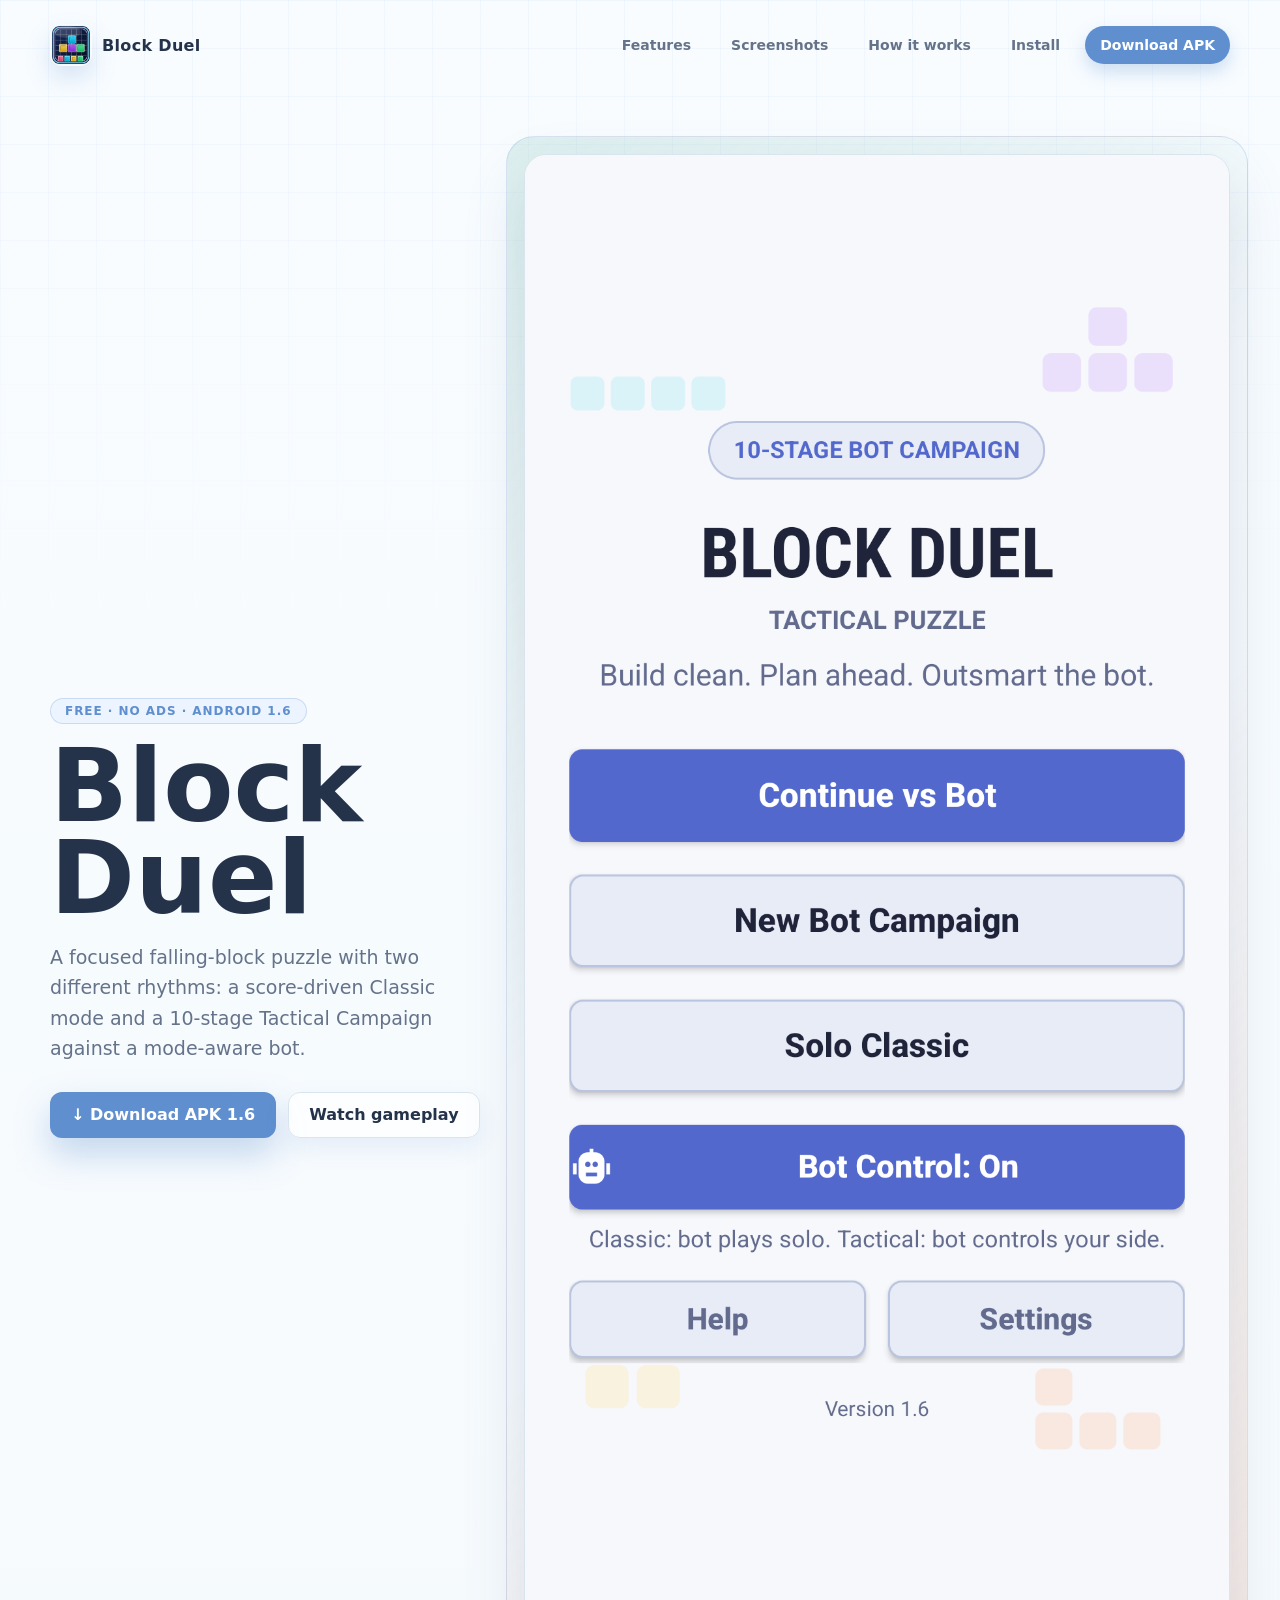
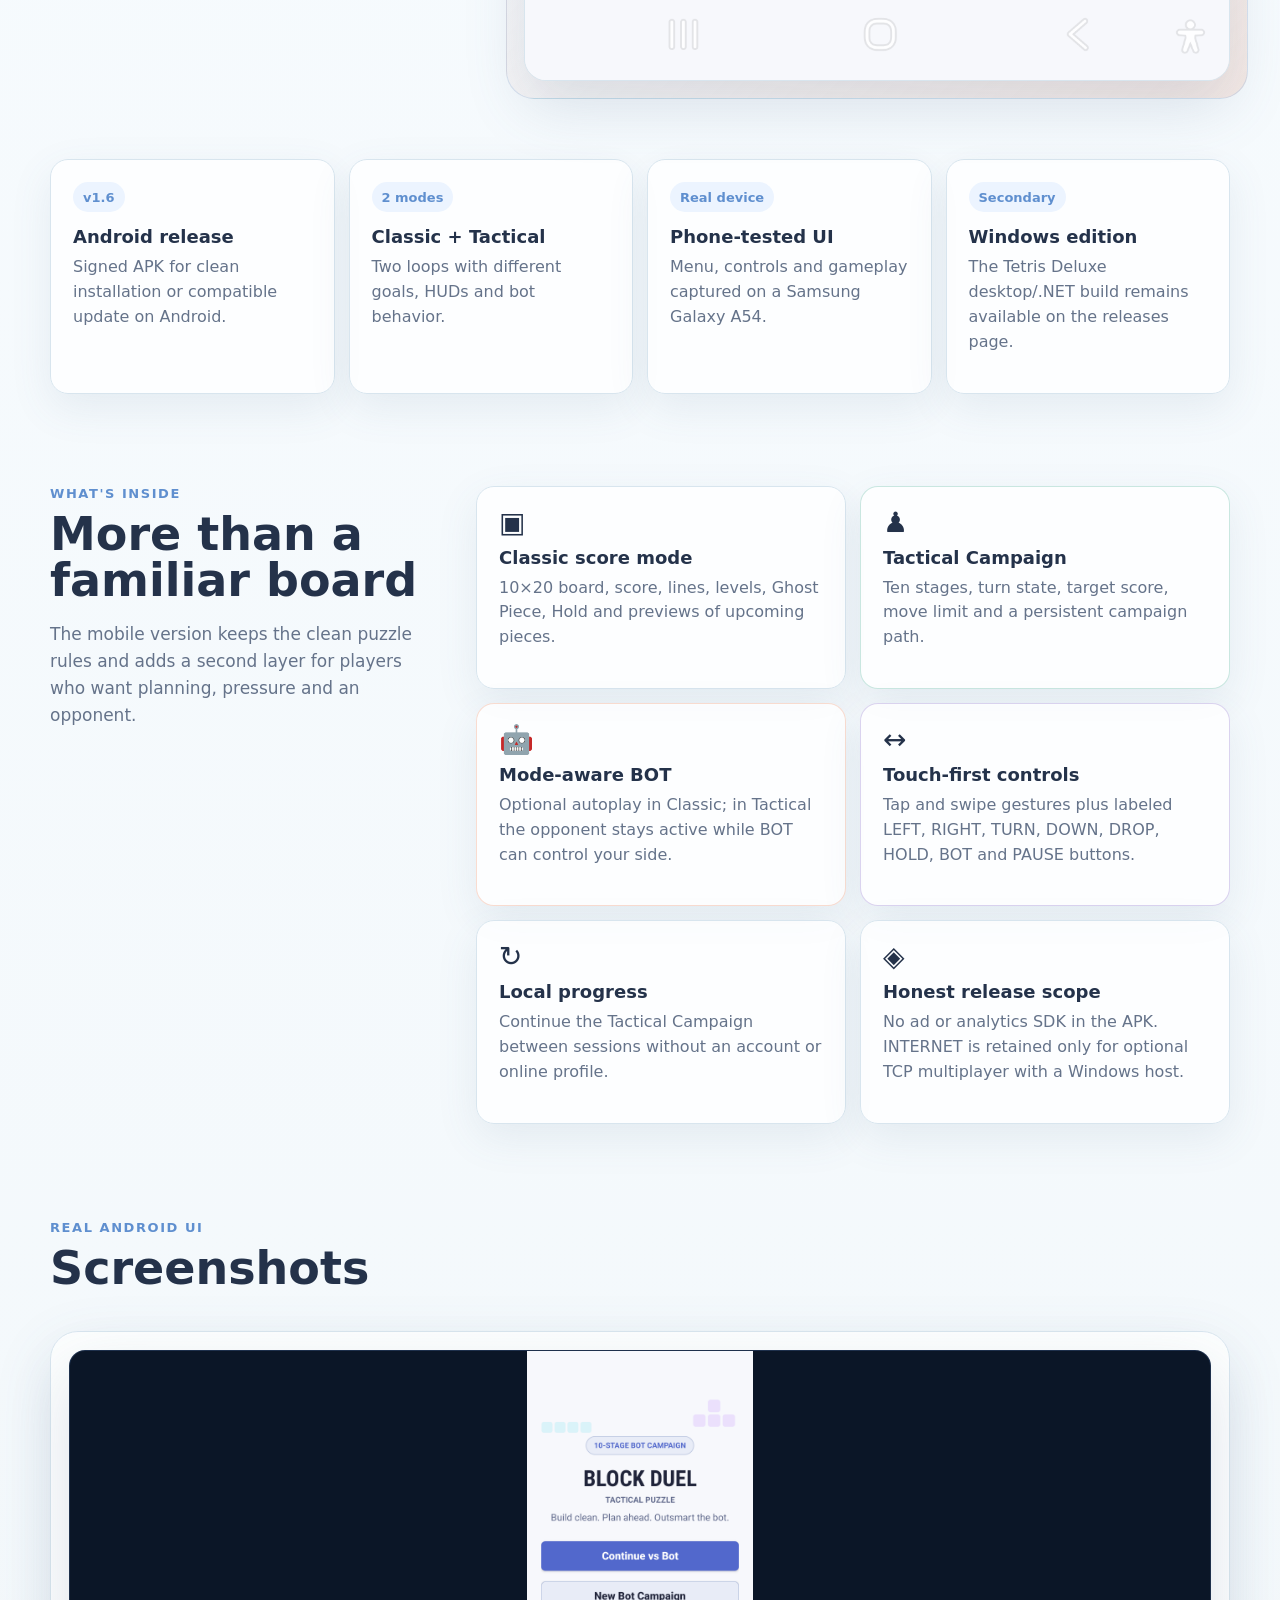
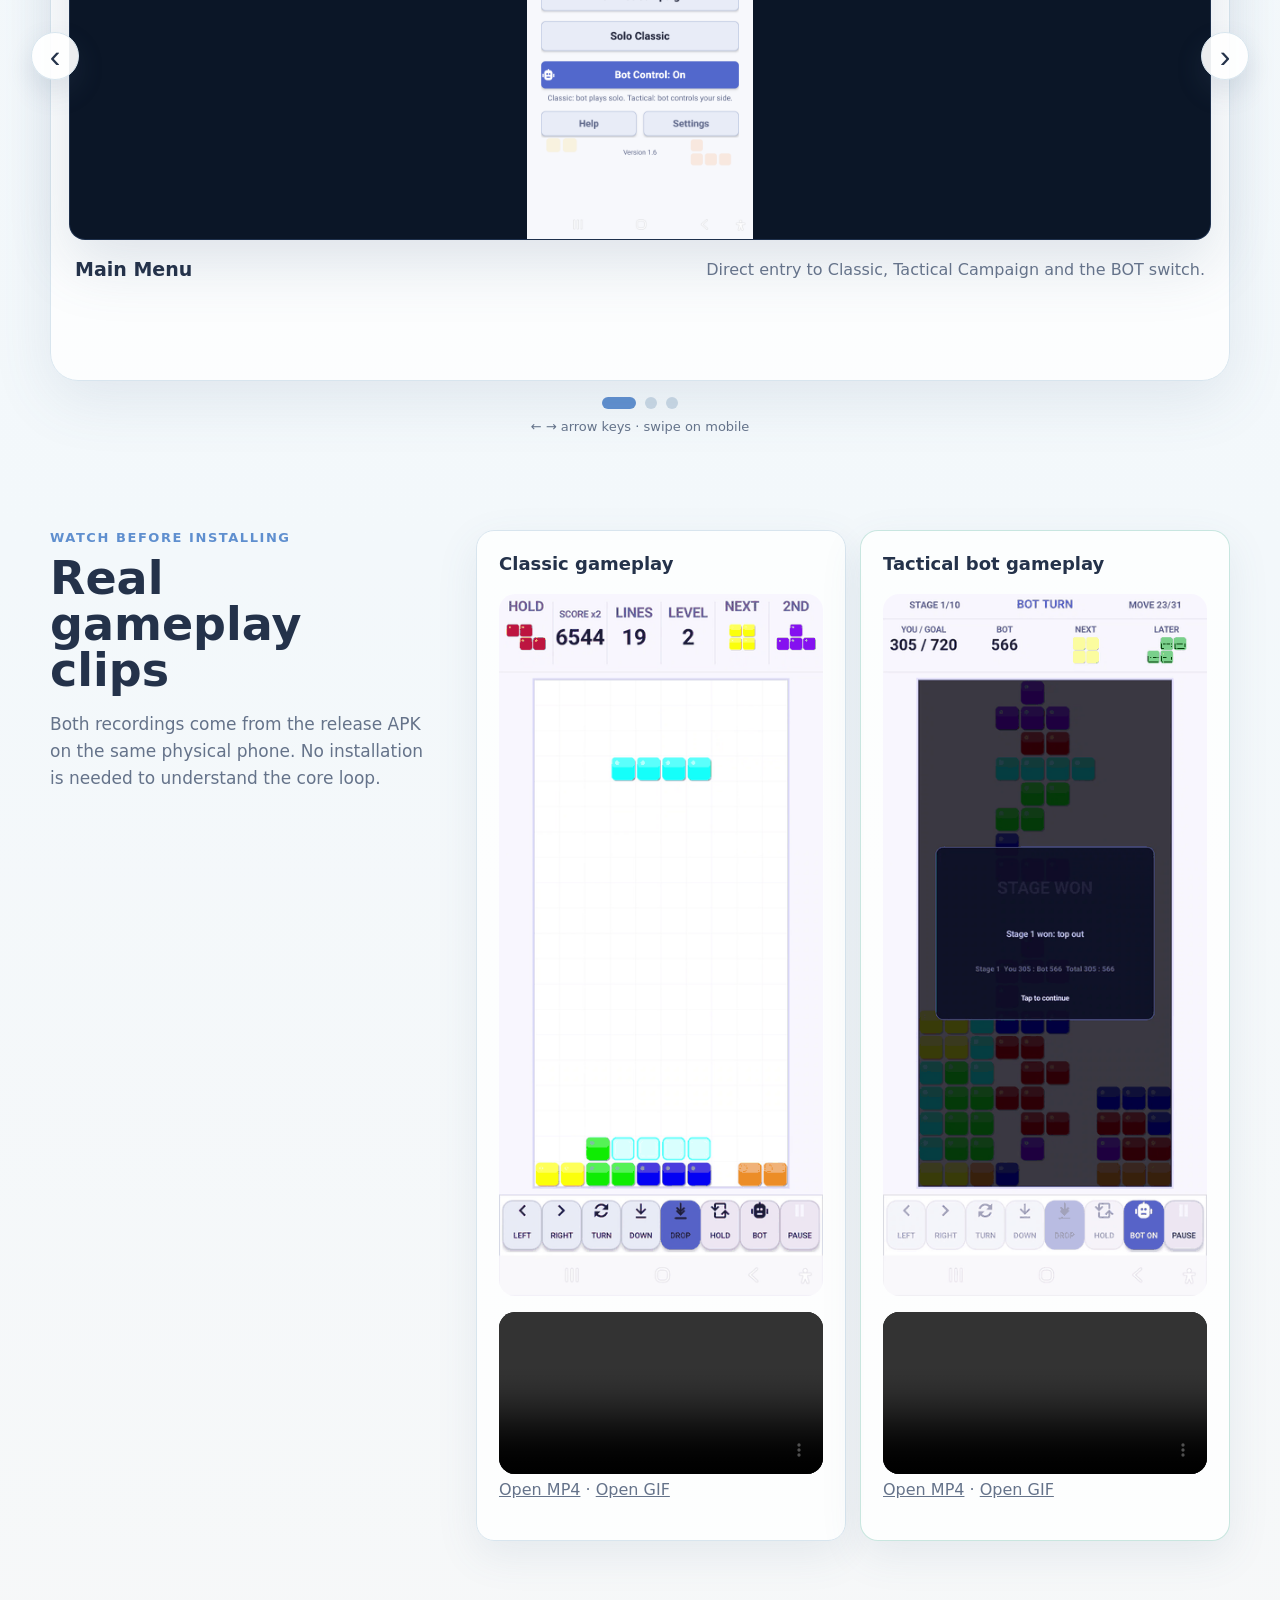
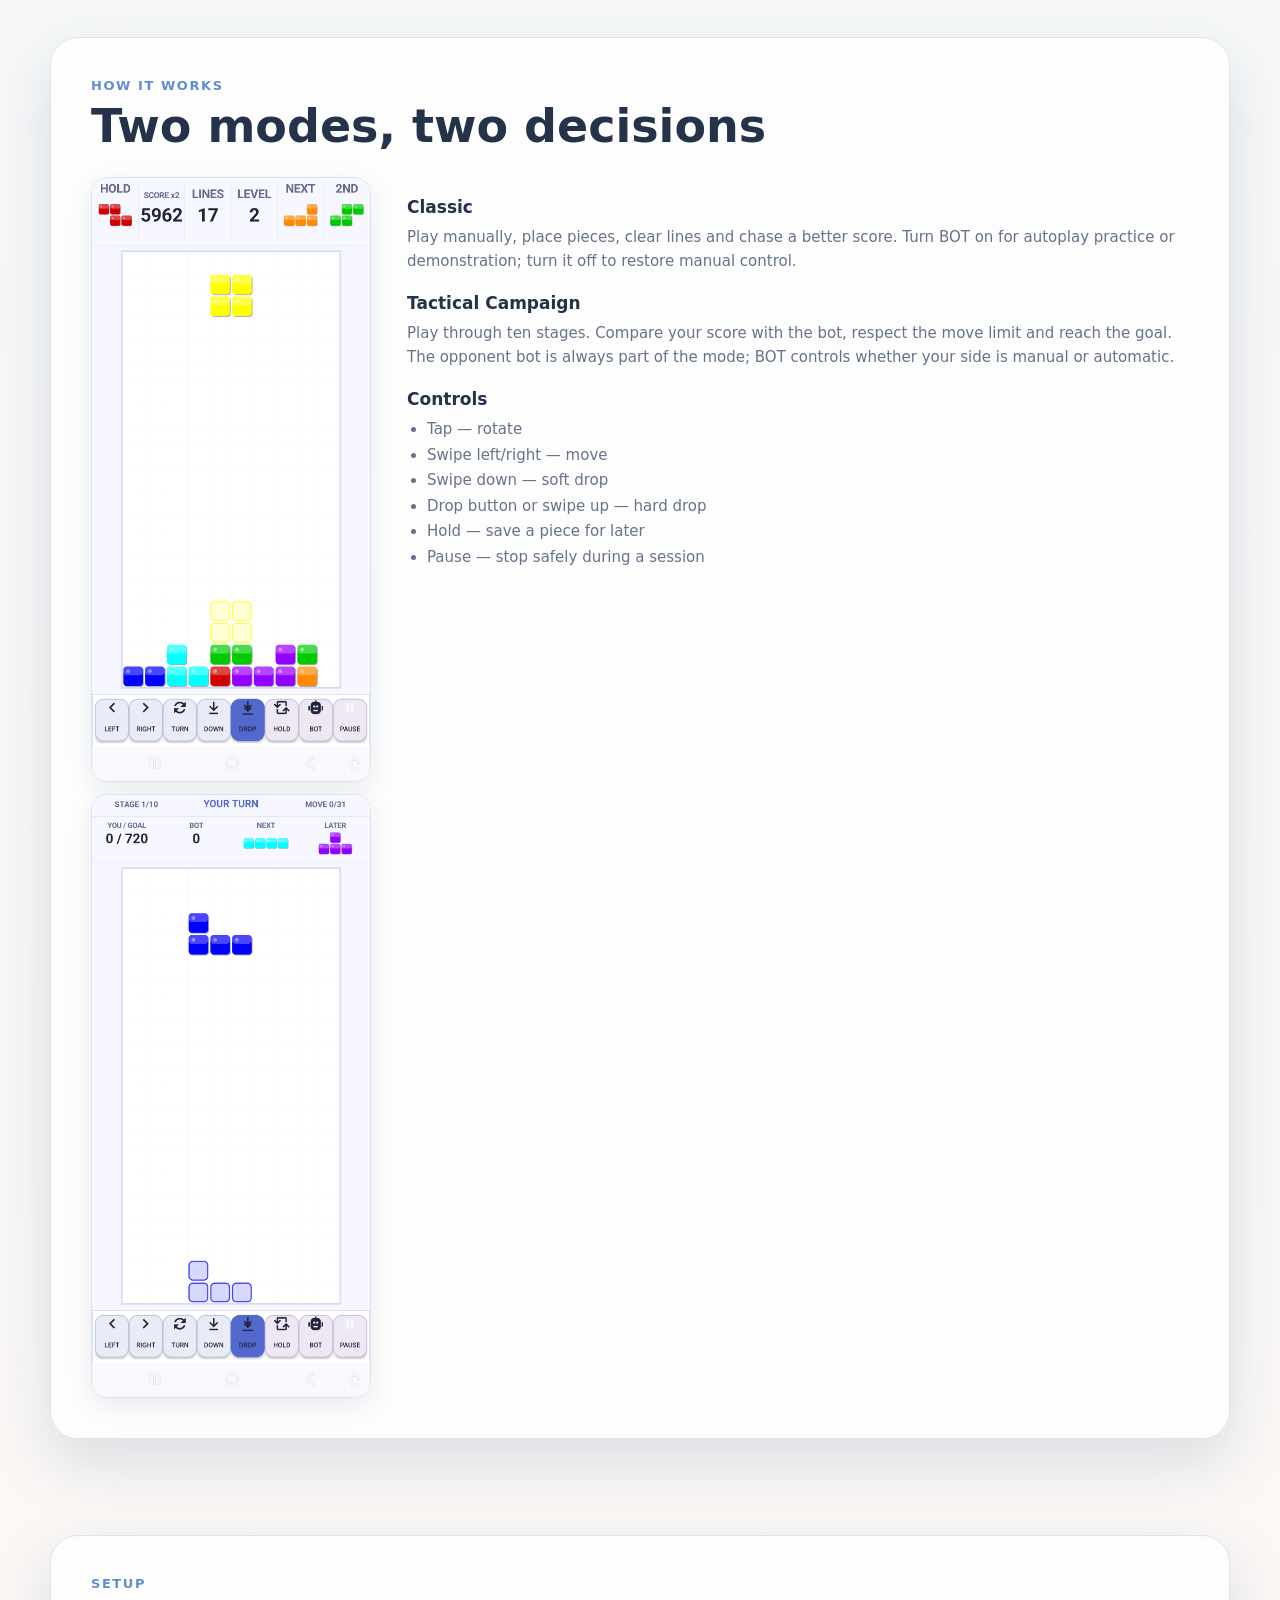
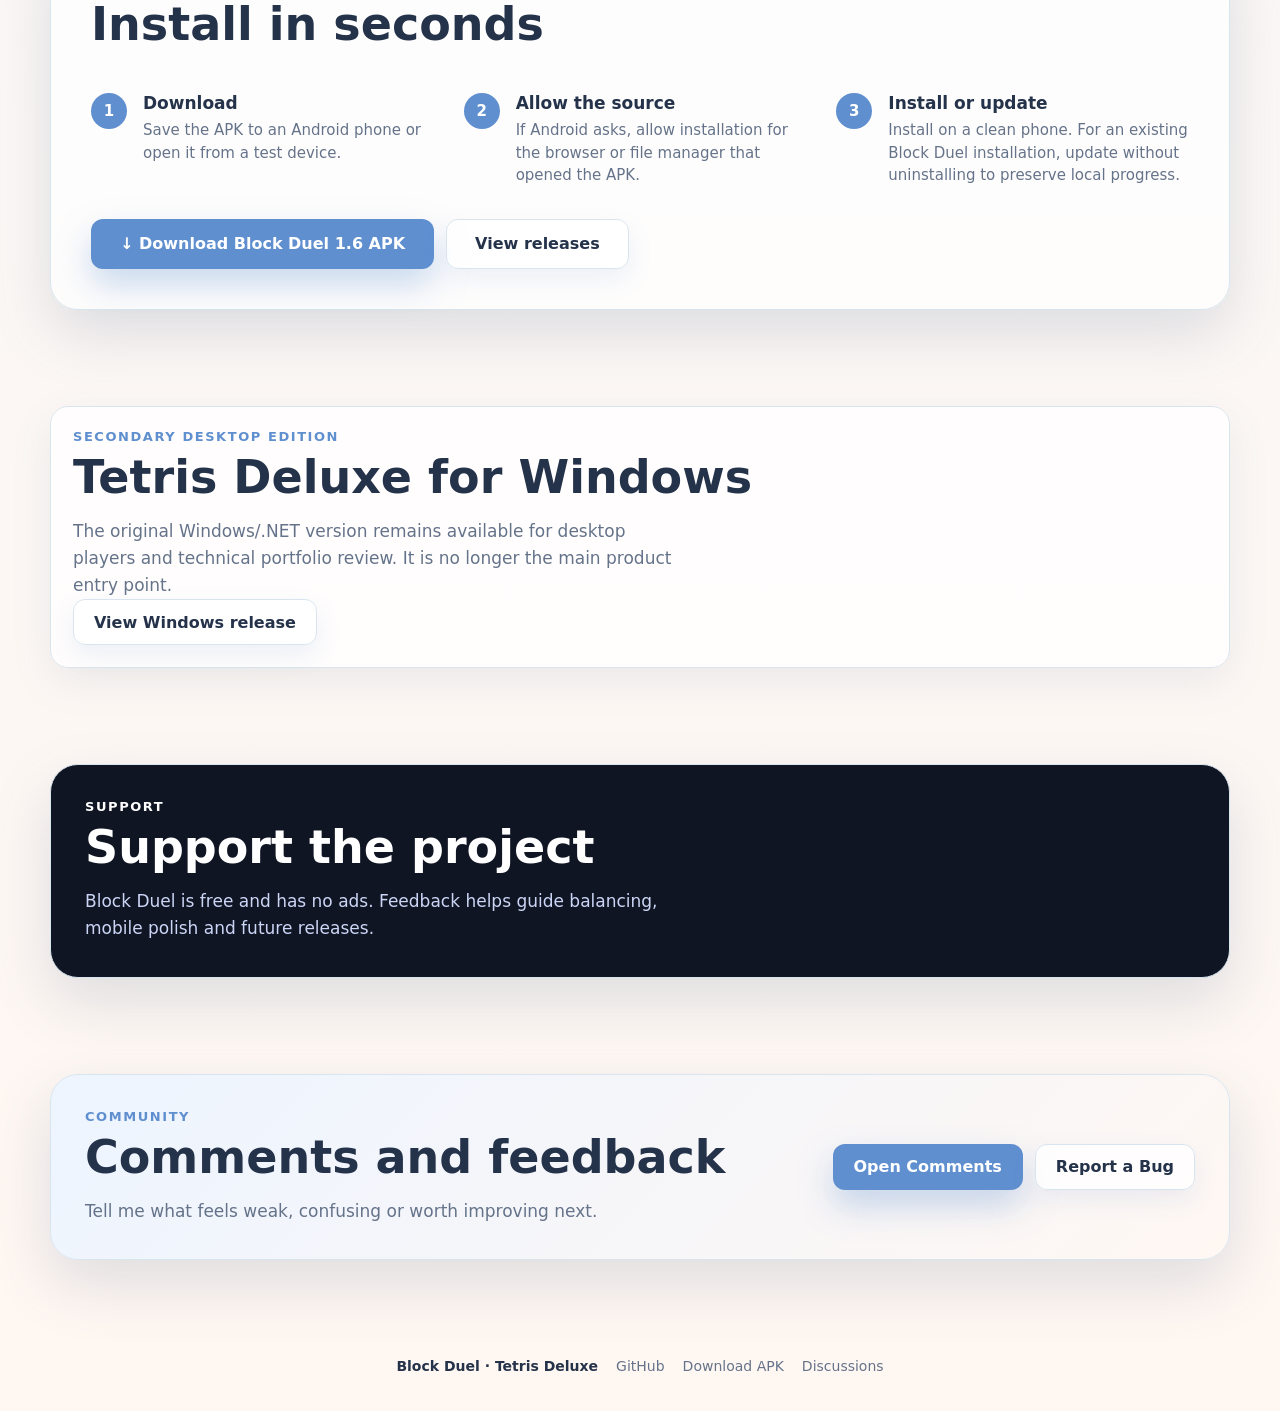
==== docs/index.html @ 797a2900 "Add gameplay video and GIF previews" ====
<!doctype html>
<html lang="en">
<head>
  <meta charset="utf-8">
  <meta name="viewport" content="width=device-width, initial-scale=1">
  <title>Block Duel — Android Puzzle Game with Tactical Bot Campaign</title>
  <meta name="description" content="Download Block Duel 1.6 for Android: Classic falling blocks, touch controls, a Tactical Campaign and a mode-aware bot.">
  <meta name="keywords" content="Block Duel, Android puzzle game, Tetris game, tactical bot campaign, touch controls, falling blocks">
  <meta name="author" content="Denis-RZ">
  <meta name="robots" content="index, follow">
  <link rel="canonical" href="https://denis-rz.github.io/TetrisDeluxe/">
  <meta property="og:type" content="website">
  <meta property="og:title" content="Block Duel — Android Puzzle Game">
  <meta property="og:description" content="Classic falling blocks and a 10-stage Tactical Campaign against a mode-aware bot.">
  <meta property="og:url" content="https://denis-rz.github.io/TetrisDeluxe/">
  <meta property="og:image" content="https://denis-rz.github.io/TetrisDeluxe/assets/android-main-menu.png">
  <meta property="og:site_name" content="Block Duel">
  <meta name="twitter:card" content="summary_large_image">
  <meta name="twitter:title" content="Block Duel — Android Puzzle Game">
  <meta name="twitter:description" content="Download Block Duel 1.6 for Android with touch controls, Tactical Campaign and a mode-aware bot.">
  <meta name="twitter:image" content="https://denis-rz.github.io/TetrisDeluxe/assets/android-main-menu.png">
  <meta name="theme-color" content="#f7fbff">
  <link rel="stylesheet" href="styles.css">
  <script async src="https://www.googletagmanager.com/gtag/js?id=G-CJQLMPDZRV"></script>
  <script>
    window.dataLayer = window.dataLayer || [];
    function gtag(){dataLayer.push(arguments);}
    gtag('js', new Date());
    gtag('config', 'G-CJQLMPDZRV');
  </script>
  <script type="application/ld+json">
    {
      "@context": "https://schema.org",
      "@type": "SoftwareApplication",
      "name": "Block Duel",
      "applicationCategory": "GameApplication",
      "applicationSubCategory": "Puzzle Game",
      "operatingSystem": "Android",
      "description": "Android falling-block puzzle game with Classic play, Tactical Campaign, touch controls and a mode-aware bot.",
      "image": "https://denis-rz.github.io/TetrisDeluxe/assets/android-main-menu.png",
      "screenshot": [
        "https://denis-rz.github.io/TetrisDeluxe/assets/android-main-menu.png",
        "https://denis-rz.github.io/TetrisDeluxe/assets/android-classic.png",
        "https://denis-rz.github.io/TetrisDeluxe/assets/android-tactical.png"
      ],
      "downloadUrl": "https://denis-rz.github.io/TetrisDeluxe/assets/Block-Duel-1.6.apk",
      "discussionUrl": "https://github.com/Denis-RZ/TetrisDeluxe/discussions",
      "softwareVersion": "1.6",
      "offers": {"@type": "Offer", "price": "0", "priceCurrency": "USD"},
      "author": {"@type": "Person", "name": "Denis-RZ", "url": "https://github.com/Denis-RZ"},
      "url": "https://denis-rz.github.io/TetrisDeluxe/"
    }
  </script>
</head>
<body>
  <header class="site-header">
    <a class="brand" href="#top" aria-label="Block Duel home">
      <img src="assets/icon.png" alt="" class="brand-icon">
      <span>Block Duel</span>
    </a>
    <nav aria-label="Main navigation">
      <a href="#features">Features</a>
      <a href="#gallery">Screenshots</a>
      <a href="#android">How it works</a>
      <a href="#install">Install</a>
      <a href="assets/Block-Duel-1.6.apk" class="nav-download">Download APK</a>
    </nav>
  </header>

  <main id="top">
    <section class="hero">
      <div class="hero-copy">
        <span class="badge">Free · No ads · Android 1.6</span>
        <h1>Block Duel</h1>
        <p class="lead">A focused falling-block puzzle with two different rhythms: a score-driven Classic mode and a 10-stage Tactical Campaign against a mode-aware bot.</p>
        <div class="actions">
          <a class="button primary" href="assets/Block-Duel-1.6.apk">↓ Download APK 1.6</a>
          <a class="button" href="#mobile-demo">Watch gameplay</a>
        </div>
      </div>
      <div class="hero-media">
        <img src="assets/android-main-menu.png" alt="Block Duel Android main menu with Classic, Tactical and BOT controls">
      </div>
    </section>

    <section class="release-panel" aria-label="Release highlights">
      <article>
        <span class="metric">v1.6</span>
        <strong>Android release</strong>
        <p>Signed APK for clean installation or compatible update on Android.</p>
      </article>
      <article>
        <span class="metric">2 modes</span>
        <strong>Classic + Tactical</strong>
        <p>Two loops with different goals, HUDs and bot behavior.</p>
      </article>
      <article>
        <span class="metric">Real device</span>
        <strong>Phone-tested UI</strong>
        <p>Menu, controls and gameplay captured on a Samsung Galaxy A54.</p>
      </article>
      <article>
        <span class="metric">Secondary</span>
        <strong>Windows edition</strong>
        <p>The Tetris Deluxe desktop/.NET build remains available on the releases page.</p>
      </article>
    </section>

    <section id="features" class="section intro">
      <div>
        <p class="eyebrow">What's inside</p>
        <h2>More than a familiar board</h2>
        <p class="lead small">The mobile version keeps the clean puzzle rules and adds a second layer for players who want planning, pressure and an opponent.</p>
      </div>
      <div class="feature-grid">
        <article><span class="feature-icon">▣</span><strong>Classic score mode</strong><p>10×20 board, score, lines, levels, Ghost Piece, Hold and previews of upcoming pieces.</p></article>
        <article><span class="feature-icon">♟</span><strong>Tactical Campaign</strong><p>Ten stages, turn state, target score, move limit and a persistent campaign path.</p></article>
        <article><span class="feature-icon">🤖</span><strong>Mode-aware BOT</strong><p>Optional autoplay in Classic; in Tactical the opponent stays active while BOT can control your side.</p></article>
        <article><span class="feature-icon">↔</span><strong>Touch-first controls</strong><p>Tap and swipe gestures plus labeled LEFT, RIGHT, TURN, DOWN, DROP, HOLD, BOT and PAUSE buttons.</p></article>
        <article><span class="feature-icon">↻</span><strong>Local progress</strong><p>Continue the Tactical Campaign between sessions without an account or online profile.</p></article>
        <article><span class="feature-icon">◈</span><strong>Honest release scope</strong><p>No ad or analytics SDK in the APK. INTERNET is retained only for optional TCP multiplayer with a Windows host.</p></article>
      </div>
    </section>

    <section id="gallery" class="section gallery-section">
      <div class="section-heading"><div><p class="eyebrow">Real Android UI</p><h2>Screenshots</h2></div></div>
      <div class="slider" data-slider>
        <button class="slider-arrow previous" type="button" data-previous aria-label="Previous screenshot">‹</button>
        <figure class="slide is-active" data-slide><img src="assets/android-main-menu.png" alt="Block Duel Android main menu"><figcaption><strong>Main Menu</strong><span>Direct entry to Classic, Tactical Campaign and the BOT switch.</span></figcaption></figure>
        <figure class="slide" data-slide><img src="assets/android-classic.png" alt="Block Duel Android Classic mode"><figcaption><strong>Classic</strong><span>HUD, Ghost Piece, Hold, Next/2ND and touch controls.</span></figcaption></figure>
        <figure class="slide" data-slide><img src="assets/android-tactical.png" alt="Block Duel Android Tactical Campaign"><figcaption><strong>Tactical Campaign</strong><span>Stage, turn, scores, goal, move limit and next pieces.</span></figcaption></figure>
        <button class="slider-arrow next" type="button" data-next aria-label="Next screenshot">›</button>
      </div>
      <div class="slider-dots" data-dots aria-label="Gallery navigation"></div>
      <p class="gallery-hint">← → arrow keys · swipe on mobile</p>
    </section>

    <section id="mobile-demo" class="section intro">
      <div><p class="eyebrow">Watch before installing</p><h2>Real gameplay clips</h2><p class="lead small">Both recordings come from the release APK on the same physical phone. No installation is needed to understand the core loop.</p></div>
      <div class="feature-grid">
        <article><strong>Classic gameplay</strong><img src="assets/android-classic-gameplay.gif" alt="Classic gameplay GIF preview" style="width:100%;border-radius:16px;margin:12px 0"><video controls preload="metadata" style="width:100%;border-radius:16px;background:#111" src="assets/android-classic-gameplay.mp4"></video><p><a href="assets/android-classic-gameplay.mp4">Open MP4</a> · <a href="assets/android-classic-gameplay.gif">Open GIF</a></p></article>
        <article><strong>Tactical bot gameplay</strong><img src="assets/android-tactical-bot.gif" alt="Tactical bot gameplay GIF preview" style="width:100%;border-radius:16px;margin:12px 0"><video controls preload="metadata" style="width:100%;border-radius:16px;background:#111" src="assets/android-tactical-bot.mp4"></video><p><a href="assets/android-tactical-bot.mp4">Open MP4</a> · <a href="assets/android-tactical-bot.gif">Open GIF</a></p></article>
      </div>
    </section>

    <section id="android" class="section android-section">
      <p class="eyebrow">How it works</p>
      <h2>Two modes, two decisions</h2>
      <div class="android-layout">
        <div class="android-screenshots"><img src="assets/android-classic.png" alt="Block Duel Classic mode"><img src="assets/android-tactical.png" alt="Block Duel Tactical Campaign"></div>
        <div class="android-info">
          <h3>Classic</h3><p class="android-desc">Play manually, place pieces, clear lines and chase a better score. Turn BOT on for autoplay practice or demonstration; turn it off to restore manual control.</p>
          <h3>Tactical Campaign</h3><p class="android-desc">Play through ten stages. Compare your score with the bot, respect the move limit and reach the goal. The opponent bot is always part of the mode; BOT controls whether your side is manual or automatic.</p>
          <h3>Controls</h3><ul><li>Tap — rotate</li><li>Swipe left/right — move</li><li>Swipe down — soft drop</li><li>Drop button or swipe up — hard drop</li><li>Hold — save a piece for later</li><li>Pause — stop safely during a session</li></ul>
        </div>
      </div>
    </section>

    <section id="install" class="section install-section">
      <div class="section-heading"><div><p class="eyebrow">Setup</p><h2>Install in seconds</h2></div></div>
      <div class="install-steps">
        <div class="install-step"><span class="step-num">1</span><div><strong>Download</strong><p>Save the APK to an Android phone or open it from a test device.</p></div></div>
        <div class="install-step"><span class="step-num">2</span><div><strong>Allow the source</strong><p>If Android asks, allow installation for the browser or file manager that opened the APK.</p></div></div>
        <div class="install-step"><span class="step-num">3</span><div><strong>Install or update</strong><p>Install on a clean phone. For an existing Block Duel installation, update without uninstalling to preserve local progress.</p></div></div>
      </div>
      <div class="install-actions"><a class="button primary install-cta" href="assets/Block-Duel-1.6.apk">↓ Download Block Duel 1.6 APK</a><a class="button install-cta" href="https://github.com/Denis-RZ/TetrisDeluxe/releases/latest">View releases</a></div>
    </section>

    <section class="section" aria-label="Desktop edition">
      <div style="padding:22px;border:1px solid #d8e5ee;border-radius:18px;background:rgba(255,255,255,.76);box-shadow:0 14px 42px rgba(81,104,136,.1)"><p class="eyebrow">Secondary desktop edition</p><h2>Tetris Deluxe for Windows</h2><p class="lead small">The original Windows/.NET version remains available for desktop players and technical portfolio review. It is no longer the main product entry point.</p><a class="button" href="https://github.com/Denis-RZ/TetrisDeluxe/releases/latest">View Windows release</a></div>
    </section>

    <section id="support" class="section support-section"><div class="support-copy"><p class="eyebrow">Support</p><h2>Support the project</h2><p class="lead small">Block Duel is free and has no ads. Feedback helps guide balancing, mobile polish and future releases.</p></div></section>

    <section id="feedback" class="section feedback-section"><div><p class="eyebrow">Community</p><h2>Comments and feedback</h2><p class="lead small">Tell me what feels weak, confusing or worth improving next.</p></div><div class="feedback-actions"><a class="button primary" href="https://github.com/Denis-RZ/TetrisDeluxe/discussions">Open Comments</a><a class="button" href="https://github.com/Denis-RZ/TetrisDeluxe/issues/new?template=feedback.yml">Report a Bug</a></div></section>
  </main>

  <footer><span>Block Duel · Tetris Deluxe</span><a href="https://github.com/Denis-RZ/TetrisDeluxe">GitHub</a><a href="assets/Block-Duel-1.6.apk">Download APK</a><a href="https://github.com/Denis-RZ/TetrisDeluxe/discussions">Discussions</a></footer>

  <script>
    const slider = document.querySelector("[data-slider]");
    const slides = [...document.querySelectorAll("[data-slide]")];
    const dotsHost = document.querySelector("[data-dots]");
    let currentSlide = 0;
    const setSlide = (index) => {
      currentSlide = (index + slides.length) % slides.length;
      slides.forEach((slide, i) => slide.classList.toggle("is-active", i === currentSlide));
      [...dotsHost.children].forEach((dot, i) => { dot.classList.toggle("is-active", i === currentSlide); dot.setAttribute("aria-current", i === currentSlide ? "true" : "false"); });
    };
    slides.forEach((_, index) => { const dot = document.createElement("button"); dot.type = "button"; dot.setAttribute("aria-label", `Show screenshot ${index + 1}`); dot.addEventListener("click", () => setSlide(index)); dotsHost.appendChild(dot); });
    slider.querySelector("[data-previous]").addEventListener("click", () => setSlide(currentSlide - 1));
    slider.querySelector("[data-next]").addEventListener("click", () => setSlide(currentSlide + 1));
    document.addEventListener("keydown", (e) => { if (e.key === "ArrowLeft") setSlide(currentSlide - 1); if (e.key === "ArrowRight") setSlide(currentSlide + 1); });
    let touchStartX = 0;
    slider.addEventListener("touchstart", (e) => { touchStartX = e.touches[0].clientX; }, { passive: true });
    slider.addEventListener("touchend", (e) => { const diff = touchStartX - e.changedTouches[0].clientX; if (Math.abs(diff) > 50) setSlide(currentSlide + (diff > 0 ? 1 : -1)); }, { passive: true });
    setSlide(0);
  </script>
</body>
</html>
---- docs/styles.css ----
:root {
  color-scheme: light;
  --bg: #f7fbff;
  --paper: #ffffff;
  --mist: #eef6fb;
  --ink: #24324a;
  --muted: #65738a;
  --line: #d8e5ee;
  --blue: #5f8fcf;
  --mint: #68b9a7;
  --peach: #f2ad8f;
  --lavender: #a997d8;
  --shadow: 0 24px 60px rgba(81, 104, 136, .18);
}

* {
  box-sizing: border-box;
}

html {
  scroll-behavior: smooth;
}

body {
  margin: 0;
  font-family: "Segoe UI", system-ui, -apple-system, BlinkMacSystemFont, sans-serif;
  background:
    linear-gradient(180deg, #f8fcff 0%, #f3f8fb 48%, #fff7f2 100%);
  color: var(--ink);
  overflow-x: hidden;
}

body::before {
  content: "";
  position: fixed;
  inset: 0;
  z-index: -1;
  background-image:
    linear-gradient(rgba(95, 143, 207, .08) 1px, transparent 1px),
    linear-gradient(90deg, rgba(95, 143, 207, .08) 1px, transparent 1px);
  background-size: 48px 48px;
  mask-image: linear-gradient(180deg, rgba(0,0,0,.7), transparent 70%);
}

a {
  color: inherit;
}

.site-header,
main,
footer {
  width: min(1180px, calc(100% - 40px));
  margin: 0 auto;
}

.site-header {
  display: flex;
  align-items: center;
  gap: 22px;
  padding: 24px 0;
}

.brand {
  display: inline-flex;
  align-items: center;
  gap: 10px;
  margin-right: auto;
  text-decoration: none;
  font-weight: 900;
  letter-spacing: .02em;
}

.brand-icon {
  width: 42px;
  height: 42px;
  border-radius: 12px;
  box-shadow: 0 12px 24px rgba(95, 143, 207, .22);
}

nav {
  display: flex;
  align-items: center;
  gap: 10px;
  flex-wrap: wrap;
}

nav a {
  min-height: 38px;
  display: inline-flex;
  align-items: center;
  padding: 0 14px;
  border: 1px solid transparent;
  border-radius: 999px;
  color: var(--muted);
  font-size: 14px;
  font-weight: 800;
  text-decoration: none;
}

nav a:hover {
  border-color: var(--line);
  background: rgba(255, 255, 255, .7);
  color: var(--ink);
}

.hero {
  display: grid;
  grid-template-columns: minmax(300px, 430px) 1fr;
  gap: 44px;
  align-items: center;
  padding: 64px 0 78px;
}

.hero-copy {
  max-width: 460px;
  min-width: 0;
}

/* version badge */
.badge {
  display: inline-block;
  margin-bottom: 16px;
  padding: 5px 14px;
  border-radius: 999px;
  background: #ecf4ff;
  border: 1px solid rgba(95, 143, 207, .25);
  color: var(--blue);
  font-size: 12px;
  font-weight: 900;
  letter-spacing: .08em;
  text-transform: uppercase;
}

/* nav download button */
nav a.nav-download {
  background: var(--blue);
  color: #fff;
  border-color: transparent;
  box-shadow: 0 8px 18px rgba(95, 143, 207, .28);
}

nav a.nav-download:hover {
  background: #4d7ec0;
  border-color: transparent;
  color: #fff;
}

.eyebrow {
  margin: 0 0 10px;
  color: var(--blue);
  font-size: 13px;
  font-weight: 900;
  letter-spacing: .12em;
  text-transform: uppercase;
}

h1,
h2,
p {
  margin-top: 0;
}

h1 {
  margin-bottom: 18px;
  font-size: clamp(52px, 8vw, 104px);
  line-height: .9;
  letter-spacing: 0;
}

h2 {
  margin-bottom: 18px;
  font-size: clamp(30px, 4vw, 46px);
  line-height: 1;
  letter-spacing: 0;
}

.lead {
  color: var(--muted);
  font-size: 19px;
  line-height: 1.6;
  overflow-wrap: break-word;
}

.lead.small {
  max-width: 620px;
  margin-bottom: 0;
  font-size: 17px;
}

.actions,
.feedback-actions {
  display: flex;
  flex-wrap: wrap;
  gap: 12px;
  margin-top: 28px;
}

.button {
  min-height: 46px;
  display: inline-flex;
  align-items: center;
  justify-content: center;
  padding: 0 20px;
  border: 1px solid var(--line);
  border-radius: 12px;
  background: rgba(255, 255, 255, .74);
  color: var(--ink);
  font-weight: 900;
  text-decoration: none;
  box-shadow: 0 10px 24px rgba(95, 143, 207, .12);
}

.button.primary {
  border-color: transparent;
  background: var(--blue);
  color: #fff;
  box-shadow: 0 16px 34px rgba(95, 143, 207, .34);
}

.button {
  transition: transform .15s, box-shadow .15s;
}

.button:hover {
  transform: translateY(-2px);
  box-shadow: 0 14px 32px rgba(95, 143, 207, .22);
}

.button.primary:hover {
  box-shadow: 0 20px 40px rgba(95, 143, 207, .44);
}

.hero-media {
  position: relative;
  min-width: 0;
}

.hero-media::before {
  content: "";
  position: absolute;
  inset: -18px;
  border: 1px solid rgba(95, 143, 207, .2);
  border-radius: 28px;
  background:
    linear-gradient(135deg, rgba(104, 185, 167, .18), transparent 42%),
    linear-gradient(315deg, rgba(242, 173, 143, .22), transparent 46%);
}

.hero-media img {
  display: block;
  width: 100%;
  border: 1px solid var(--line);
  border-radius: 22px;
  background: var(--paper);
  box-shadow: var(--shadow);
  position: relative;
}

.slide img {
  display: block;
  width: 100%;
  height: 490px;
  object-fit: contain;
  border: 1px solid rgba(95, 143, 207, .22);
  border-radius: 16px;
  background: #0b1627;
  box-shadow: var(--shadow);
}

@media (max-width: 900px) {
  .slide img {
    height: auto;
    max-height: 340px;
  }
}

.release-panel {
  display: grid;
  grid-template-columns: repeat(4, 1fr);
  gap: 14px;
  margin-bottom: 92px;
}

.release-panel article,
.feature-grid article {
  min-width: 0;
  min-height: 148px;
  padding: 22px;
  border: 1px solid var(--line);
  border-radius: 18px;
  background: rgba(255, 255, 255, .76);
  box-shadow: 0 14px 42px rgba(81, 104, 136, .1);
}

.metric {
  display: inline-flex;
  align-items: center;
  min-height: 30px;
  margin-bottom: 14px;
  padding: 0 10px;
  border-radius: 999px;
  background: #ecf4ff;
  color: var(--blue);
  font-size: 13px;
  font-weight: 900;
}

.release-panel strong,
.feature-grid strong {
  display: block;
  margin-bottom: 8px;
  font-size: 18px;
}

.release-panel p,
.feature-grid p,
figcaption span,
footer {
  color: var(--muted);
  line-height: 1.55;
}

.section {
  margin-bottom: 96px;
}

.intro {
  display: grid;
  grid-template-columns: minmax(260px, 380px) 1fr;
  gap: 46px;
  align-items: start;
}

.feature-grid {
  display: grid;
  grid-template-columns: repeat(2, 1fr);
  gap: 14px;
}

.feature-grid article:nth-child(2) .metric,
.feature-grid article:nth-child(2) {
  border-color: rgba(104, 185, 167, .35);
}

.feature-grid article:nth-child(3) {
  border-color: rgba(242, 173, 143, .42);
}

.feature-grid article:nth-child(4) {
  border-color: rgba(169, 151, 216, .42);
}

.feature-grid article:last-child:nth-child(odd) {
  grid-column: 1 / -1;
}

.section-heading {
  display: flex;
  justify-content: space-between;
  gap: 20px;
  align-items: end;
  margin-bottom: 22px;
}

.slider {
  position: relative;
  min-height: 650px;
  padding: 18px;
  border: 1px solid var(--line);
  border-radius: 28px;
  background: rgba(255, 255, 255, .74);
  box-shadow: 0 18px 60px rgba(81, 104, 136, .12);
}

.slide {
  display: none;
  margin: 0;
}

.slide.is-active {
  display: block;
}

figcaption {
  display: flex;
  justify-content: space-between;
  gap: 20px;
  padding: 18px 6px 4px;
}

figcaption strong {
  flex: 0 0 auto;
  font-size: 19px;
}

.slider-arrow {
  position: absolute;
  top: 50%;
  z-index: 2;
  width: 48px;
  height: 48px;
  border: 1px solid var(--line);
  border-radius: 999px;
  background: rgba(255, 255, 255, .92);
  color: var(--ink);
  font-size: 32px;
  line-height: 1;
  box-shadow: 0 12px 28px rgba(81, 104, 136, .16);
  cursor: pointer;
  transform: translateY(-50%);
}

.slider-arrow:hover {
  background: #fff;
}

.slider-arrow.previous {
  left: -20px;
}

.slider-arrow.next {
  right: -20px;
}

.slider-dots {
  display: flex;
  justify-content: center;
  gap: 9px;
  margin-top: 16px;
}

.slider-dots button {
  width: 12px;
  height: 12px;
  border: 0;
  border-radius: 999px;
  background: #c9d8e5;
  cursor: pointer;
}

.slider-dots button.is-active {
  width: 34px;
  background: var(--blue);
}

.gallery-hint {
  text-align: center;
  margin: 10px 0 0;
  font-size: 13px;
  color: var(--muted);
}

/* feature icons */
.feature-icon {
  display: block;
  font-size: 28px;
  margin-bottom: 10px;
  line-height: 1;
}

/* install section */
.install-section {
  padding: 40px;
  border: 1px solid var(--line);
  border-radius: 28px;
  background: rgba(255, 255, 255, .74);
  box-shadow: var(--shadow);
}

.install-steps {
  display: grid;
  grid-template-columns: repeat(3, 1fr);
  gap: 20px;
  margin: 28px 0 32px;
}

.install-step {
  display: flex;
  gap: 16px;
  align-items: flex-start;
}

.step-num {
  flex: 0 0 auto;
  width: 36px;
  height: 36px;
  display: flex;
  align-items: center;
  justify-content: center;
  border-radius: 999px;
  background: var(--blue);
  color: #fff;
  font-size: 15px;
  font-weight: 900;
}

.install-step strong {
  display: block;
  font-size: 17px;
  margin-bottom: 6px;
}

.install-step p {
  margin: 0;
  color: var(--muted);
  font-size: 15px;
  line-height: 1.5;
}

.install-step code {
  background: #ecf4ff;
  color: var(--blue);
  padding: 1px 6px;
  border-radius: 6px;
  font-size: 14px;
  font-weight: 700;
}

.install-cta {
  font-size: 16px;
  padding: 0 28px;
  min-height: 50px;
}

.install-actions {
  display: flex;
  flex-wrap: wrap;
  gap: 12px;
}

.android-section {
  padding: 40px;
  border: 1px solid var(--line);
  border-radius: 28px;
  background: rgba(255, 255, 255, .74);
  box-shadow: var(--shadow);
}

.android-layout {
  display: grid;
  grid-template-columns: minmax(180px, 280px) 1fr;
  gap: 36px;
  align-items: start;
  margin-top: 28px;
}

.android-screenshots {
  display: flex;
  flex-direction: column;
  gap: 12px;
}

.android-screenshots img {
  width: 100%;
  border: 1px solid var(--line);
  border-radius: 16px;
  box-shadow: 0 8px 24px rgba(81, 104, 136, .12);
}

.android-meta {
  display: flex;
  flex-wrap: wrap;
  gap: 8px 20px;
  margin-bottom: 22px;
  padding: 14px 16px;
  border-radius: 12px;
  background: var(--mist);
  font-size: 14px;
}

.android-info h3 {
  margin: 20px 0 8px;
  font-size: 17px;
}

.android-info ul,
.android-info ol {
  margin: 0 0 10px;
  padding-left: 20px;
  color: var(--muted);
  line-height: 1.7;
  font-size: 15px;
}

.android-desc {
  color: var(--muted);
  font-size: 15px;
  line-height: 1.6;
}

.android-info code {
  background: #ecf4ff;
  color: var(--blue);
  padding: 1px 6px;
  border-radius: 6px;
  font-size: 13px;
  font-weight: 700;
}

.support-section {
  display: grid;
  grid-template-columns: 1fr minmax(220px, 300px);
  gap: 28px;
  align-items: center;
  padding: 34px;
  border: 1px solid var(--line);
  border-radius: 28px;
  background: #101523;
  box-shadow: var(--shadow);
}

.support-section h2,
.support-section .eyebrow {
  color: #fff;
}

.support-section .lead {
  color: #cbd5f6;
}

.donation-address {
  overflow-wrap: anywhere;
  margin: 18px 0 0;
  padding: 12px 14px;
  border: 1px solid rgba(255, 255, 255, .14);
  border-radius: 12px;
  background: rgba(255, 255, 255, .06);
  color: #ffd98d;
  font-family: "Segoe UI Mono", "Consolas", monospace;
  font-size: 14px;
}

.donation-card {
  justify-self: end;
  display: grid;
  gap: 12px;
  justify-items: center;
  width: min(100%, 260px);
  padding: 18px;
  border-radius: 20px;
  background: #fff;
  color: var(--ink);
  font-weight: 900;
  text-align: center;
}

.donation-card img {
  width: min(100%, 210px);
  height: auto;
  image-rendering: pixelated;
}

.feedback-section {
  display: grid;
  grid-template-columns: 1fr auto;
  gap: 28px;
  align-items: center;
  padding: 34px;
  border: 1px solid var(--line);
  border-radius: 28px;
  background:
    linear-gradient(135deg, rgba(236, 244, 255, .95), rgba(255, 247, 242, .95));
  box-shadow: var(--shadow);
}

.feedback-section .feedback-actions {
  margin-top: 0;
  justify-content: flex-end;
}

footer {
  display: flex;
  gap: 18px;
  align-items: center;
  justify-content: center;
  padding: 0 0 34px;
  font-size: 14px;
}

footer span {
  color: var(--ink);
  font-weight: 900;
}

footer a {
  text-decoration: none;
}

@media (max-width: 900px) {
  .site-header,
  main,
  footer {
    width: min(1180px, calc(100% - 28px));
  }

  .site-header,
  .hero,
  .intro,
  .feedback-section {
    grid-template-columns: 1fr;
  }

  .site-header {
    align-items: flex-start;
    flex-direction: column;
  }

  .hero {
    min-height: auto;
    gap: 28px;
    padding-top: 20px;
  }

  .release-panel,
  .feature-grid,
  .install-steps {
    grid-template-columns: 1fr;
  }

  .install-section {
    padding: 24px;
  }

  .android-section {
    padding: 24px;
  }

  .android-layout {
    grid-template-columns: 1fr;
  }

  .android-screenshots {
    flex-direction: row;
  }

  .support-section,
  .feedback-section {
    grid-template-columns: 1fr;
    padding: 24px;
  }

  .donation-card {
    justify-self: stretch;
    margin: 0 auto;
  }

  .slider {
    min-height: auto;
    padding: 12px;
    border-radius: 20px;
  }

  .slider-arrow {
    top: calc(50% - 34px);
    width: 42px;
    height: 42px;
  }

  .slider-arrow.previous {
    left: 6px;
  }

  .slider-arrow.next {
    right: 6px;
  }

  figcaption {
    flex-direction: column;
    gap: 6px;
  }

  .feedback-section .feedback-actions {
    justify-content: flex-start;
  }
}

@media (max-width: 560px) {
  nav a {
    padding: 0 10px;
  }

  h1 {
    font-size: 46px;
  }

  .lead {
    font-size: 17px;
  }

  .hero-media::before {
    inset: -8px;
    border-radius: 20px;
  }

  .actions,
  .feedback-actions,
  .button {
    width: 100%;
  }

  .section {
    margin-bottom: 68px;
  }
}
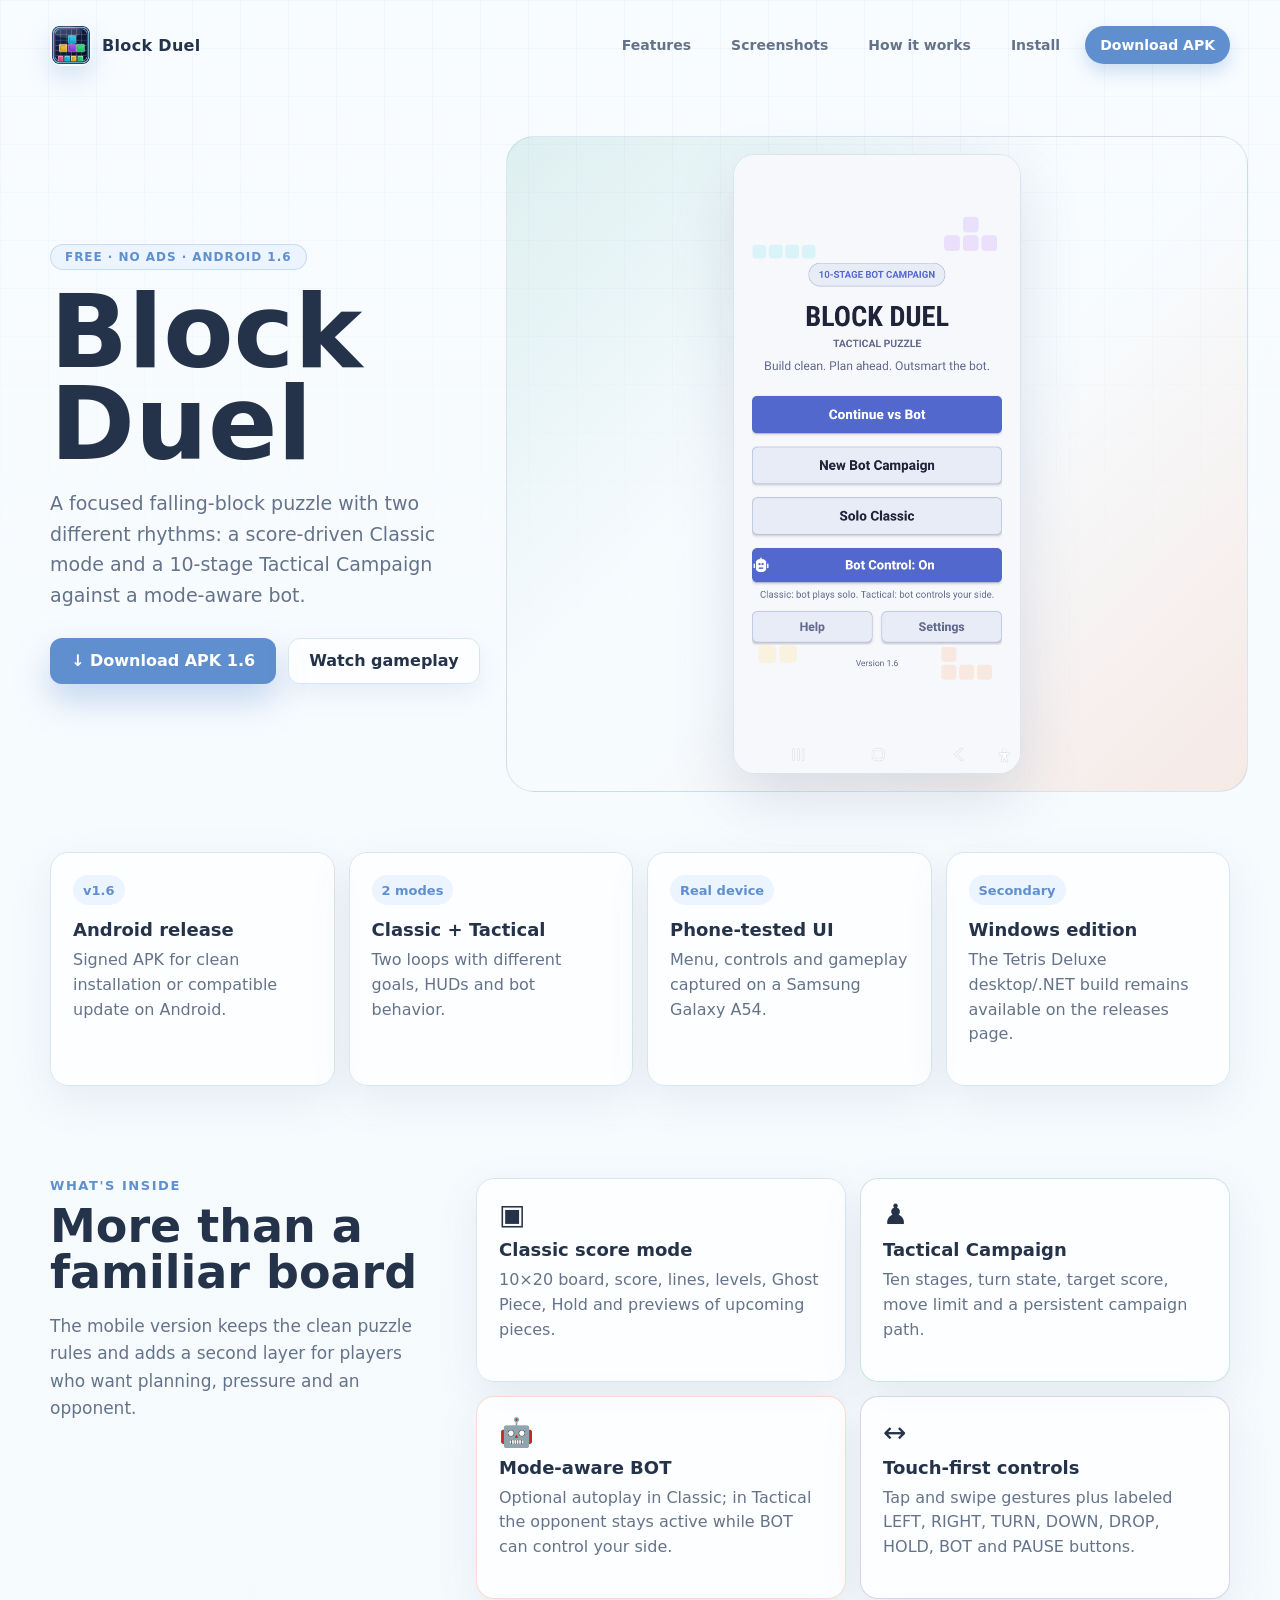
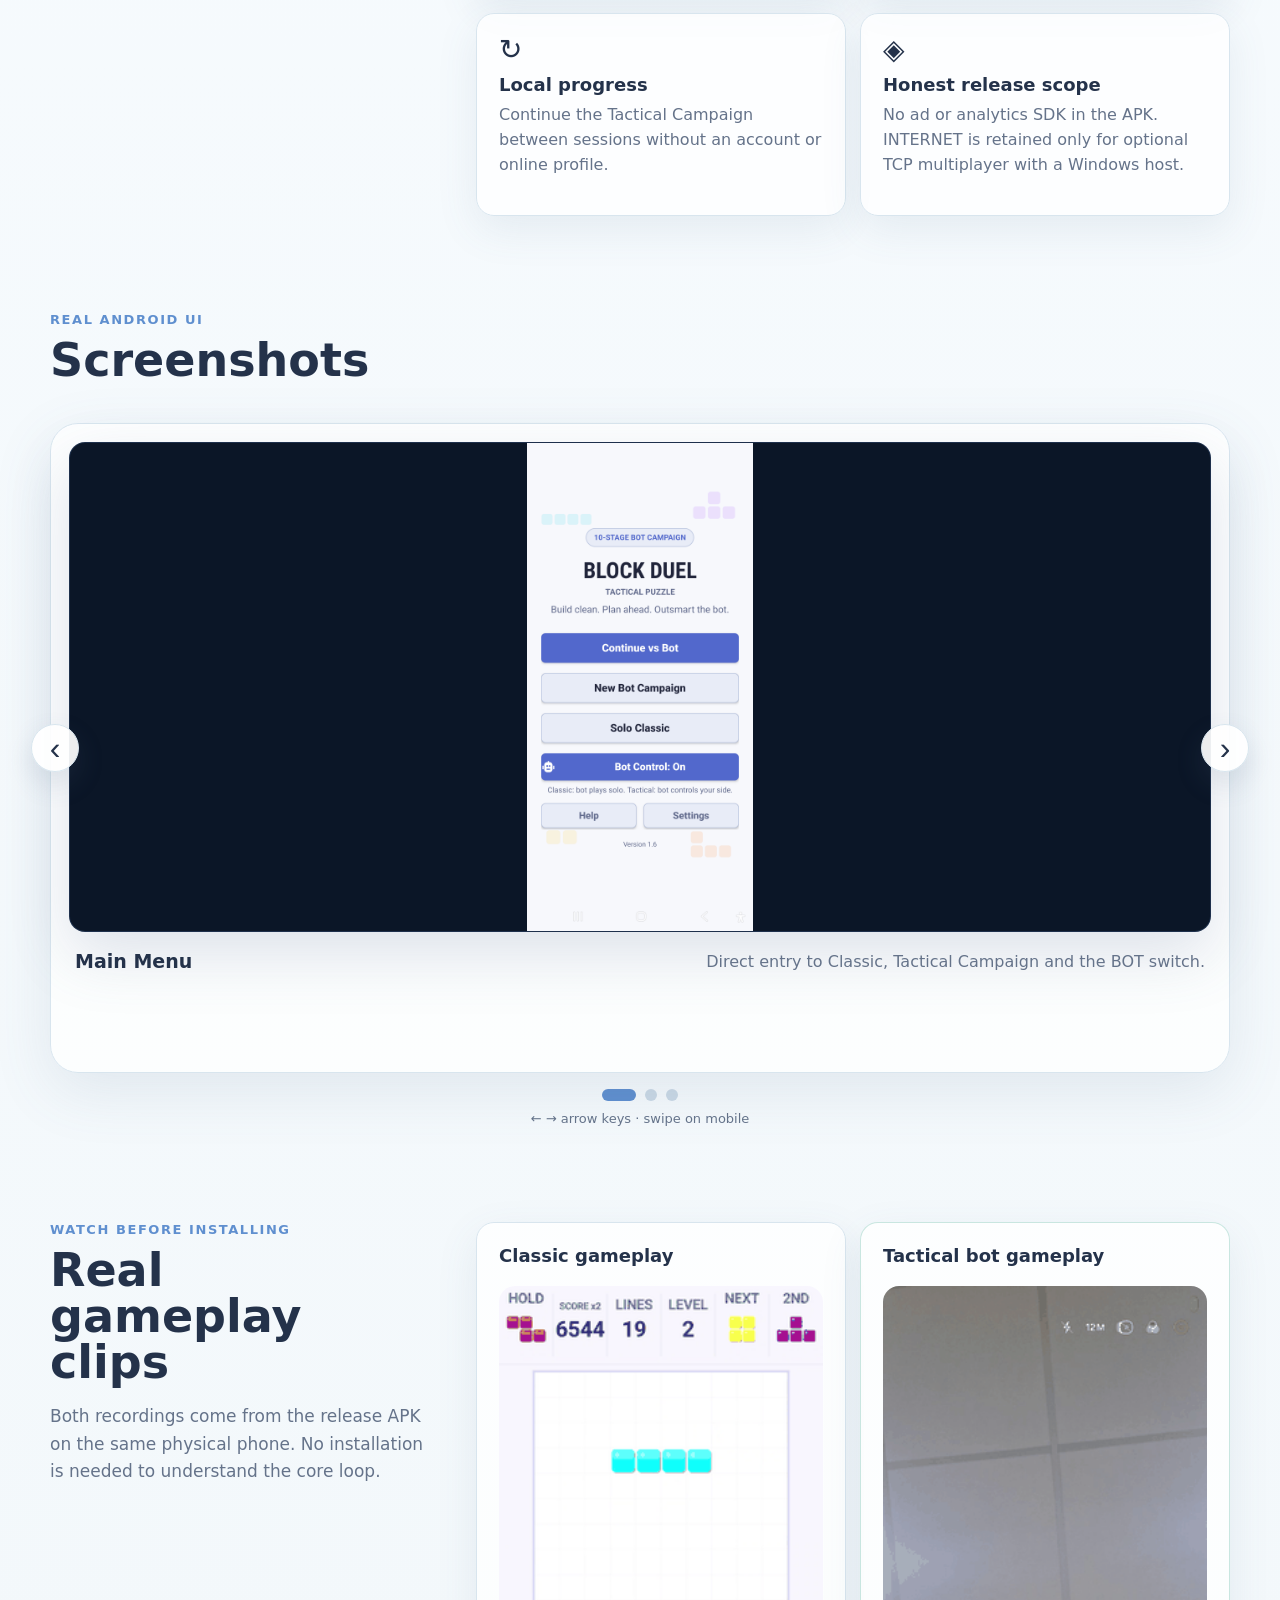
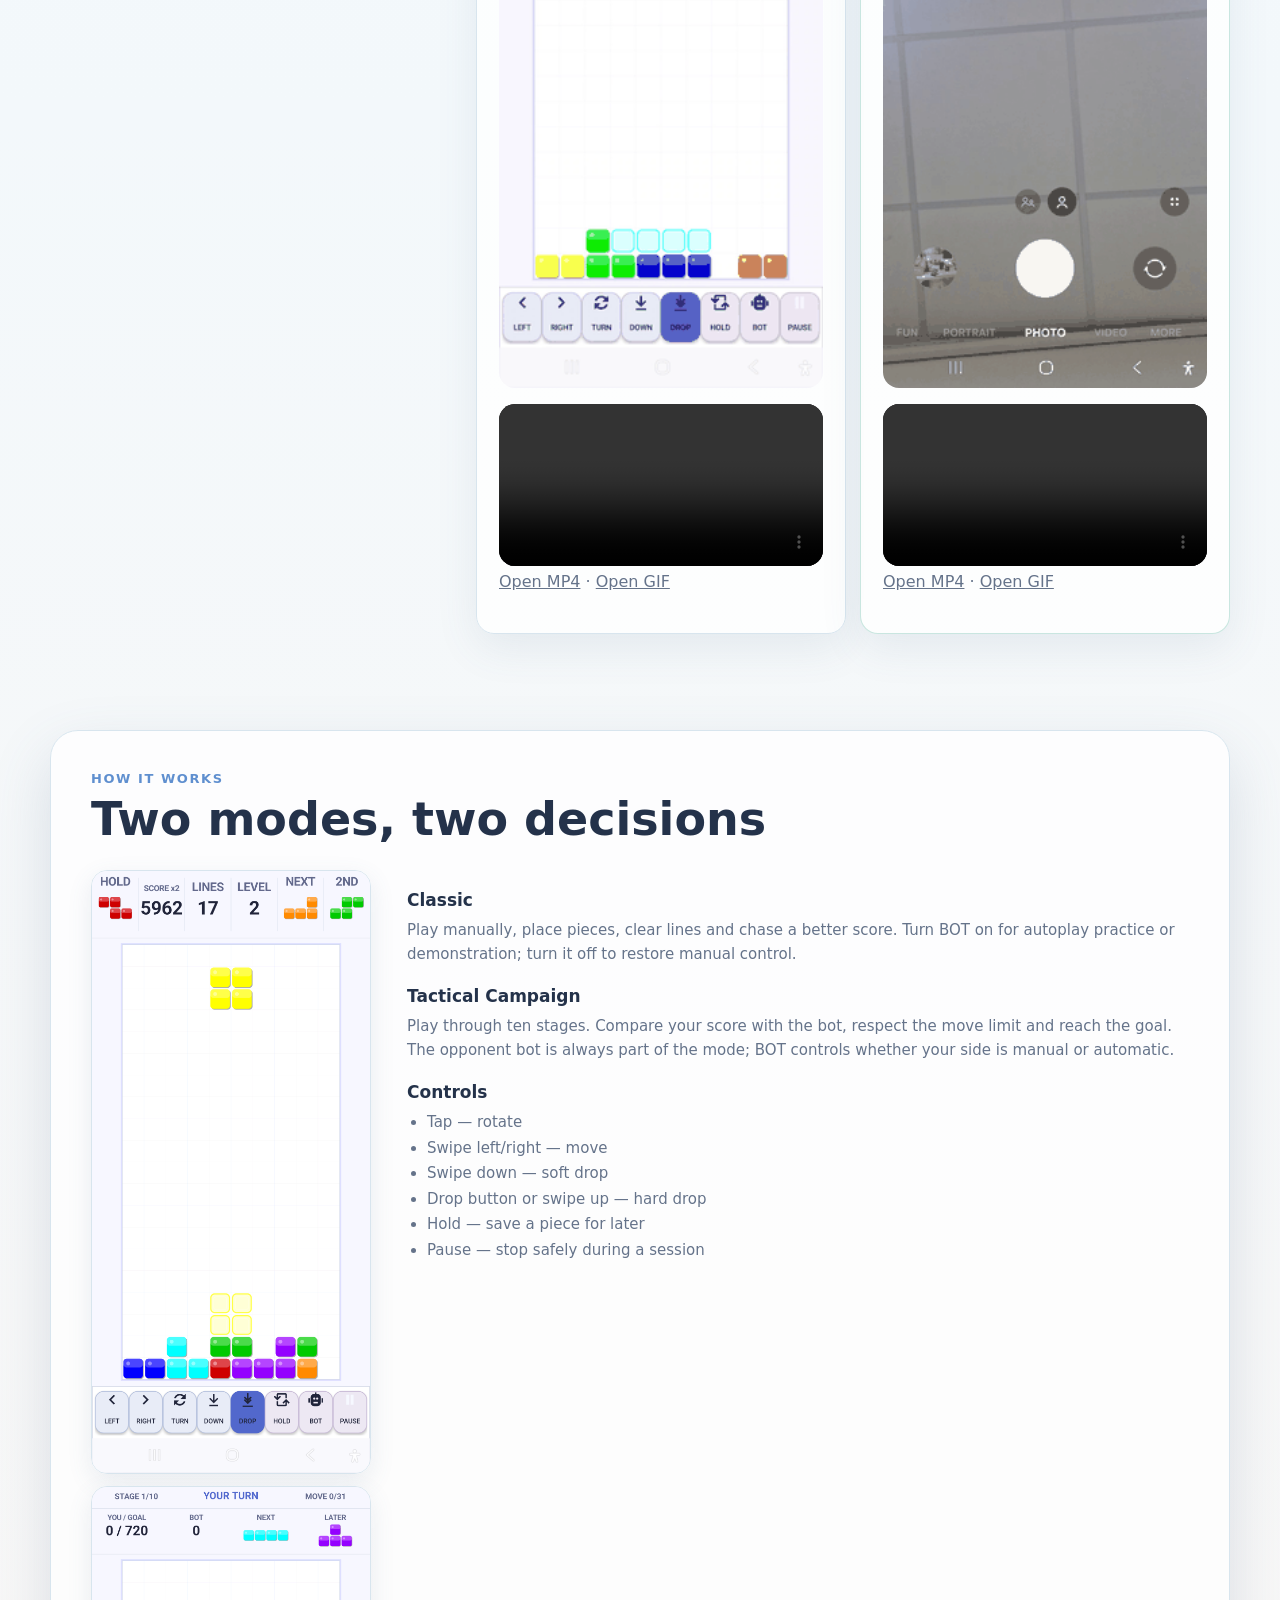
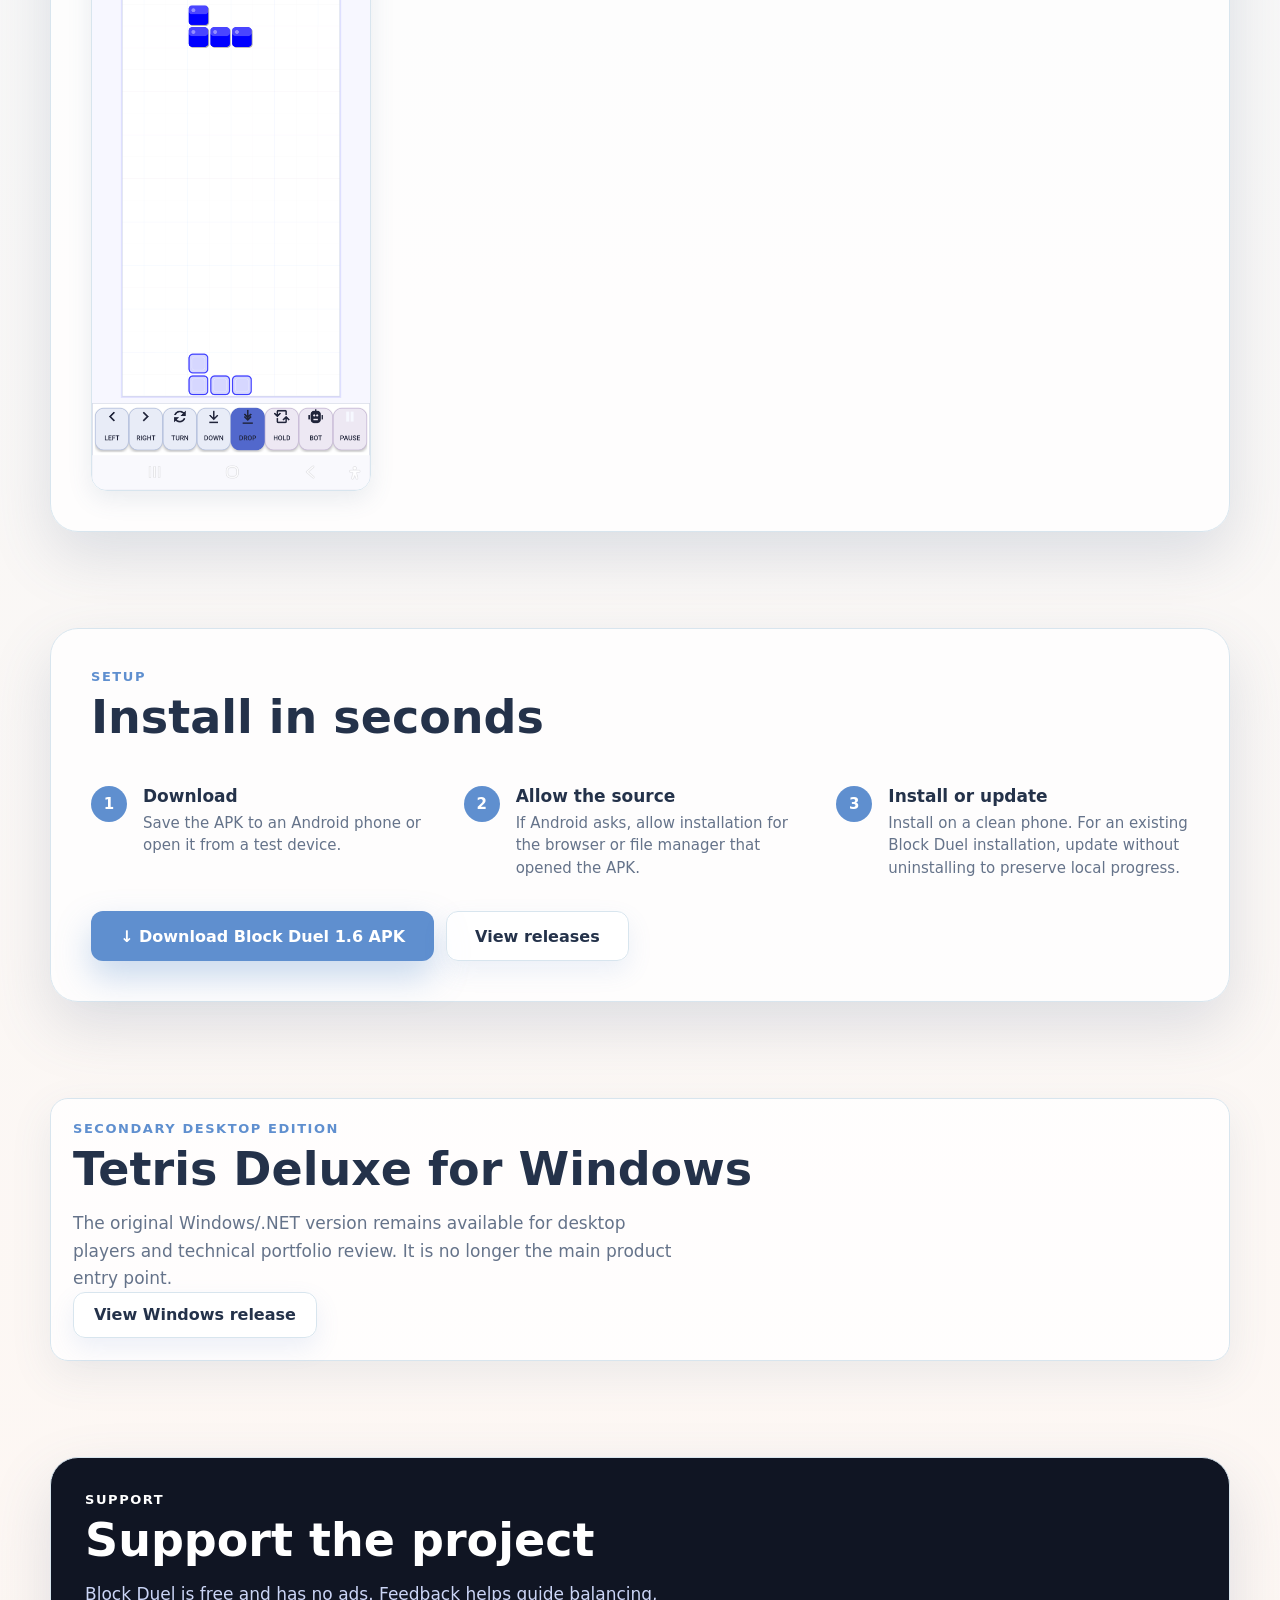
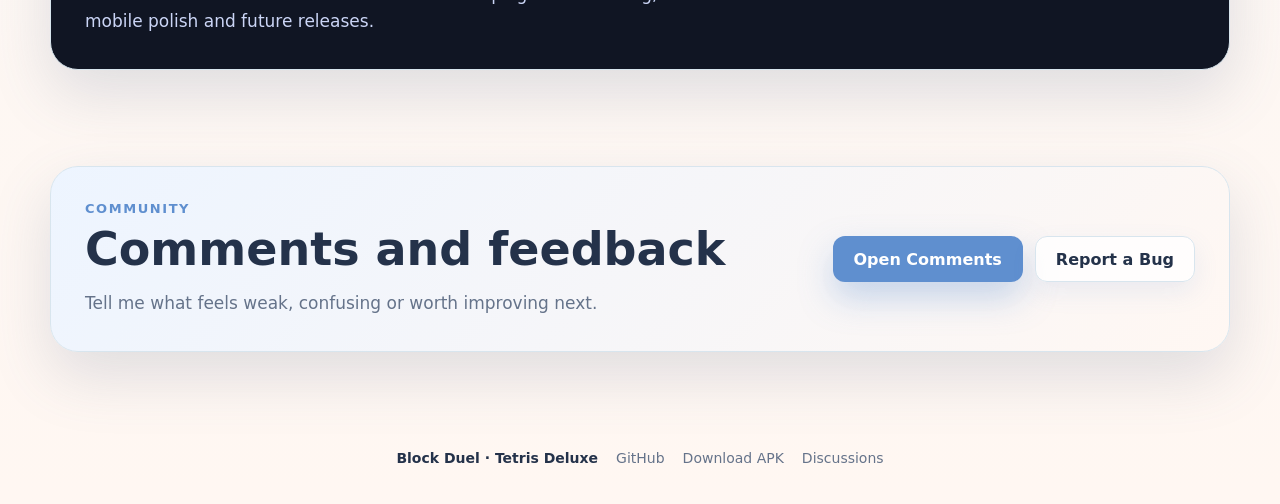
==== commit 3ff6f120: "Bust stylesheet cache after Android layout fix" ====
--- a/docs/index.html
+++ b/docs/index.html
@@ -20,7 +20,7 @@
   <meta name="twitter:description" content="Download Block Duel 1.6 for Android with touch controls, Tactical Campaign and a mode-aware bot.">
   <meta name="twitter:image" content="https://denis-rz.github.io/TetrisDeluxe/assets/android-main-menu.png">
   <meta name="theme-color" content="#f7fbff">
-  <link rel="stylesheet" href="styles.css">
+  <link rel="stylesheet" href="styles.css?v=1.6.1">
   <script async src="https://www.googletagmanager.com/gtag/js?id=G-CJQLMPDZRV"></script>
   <script>
     window.dataLayer = window.dataLayer || [];
--- a/docs/styles.css
+++ b/docs/styles.css
@@ -248,7 +248,12 @@
 
 .hero-media img {
   display: block;
-  width: 100%;
+  width: auto;
+  max-width: 100%;
+  max-height: 620px;
+  height: auto;
+  margin: 0 auto;
+  object-fit: contain;
   border: 1px solid var(--line);
   border-radius: 22px;
   background: var(--paper);
@@ -792,6 +797,10 @@
     border-radius: 20px;
   }
 
+  .hero-media img {
+    max-height: 560px;
+  }
+
   .actions,
   .feedback-actions,
   .button {
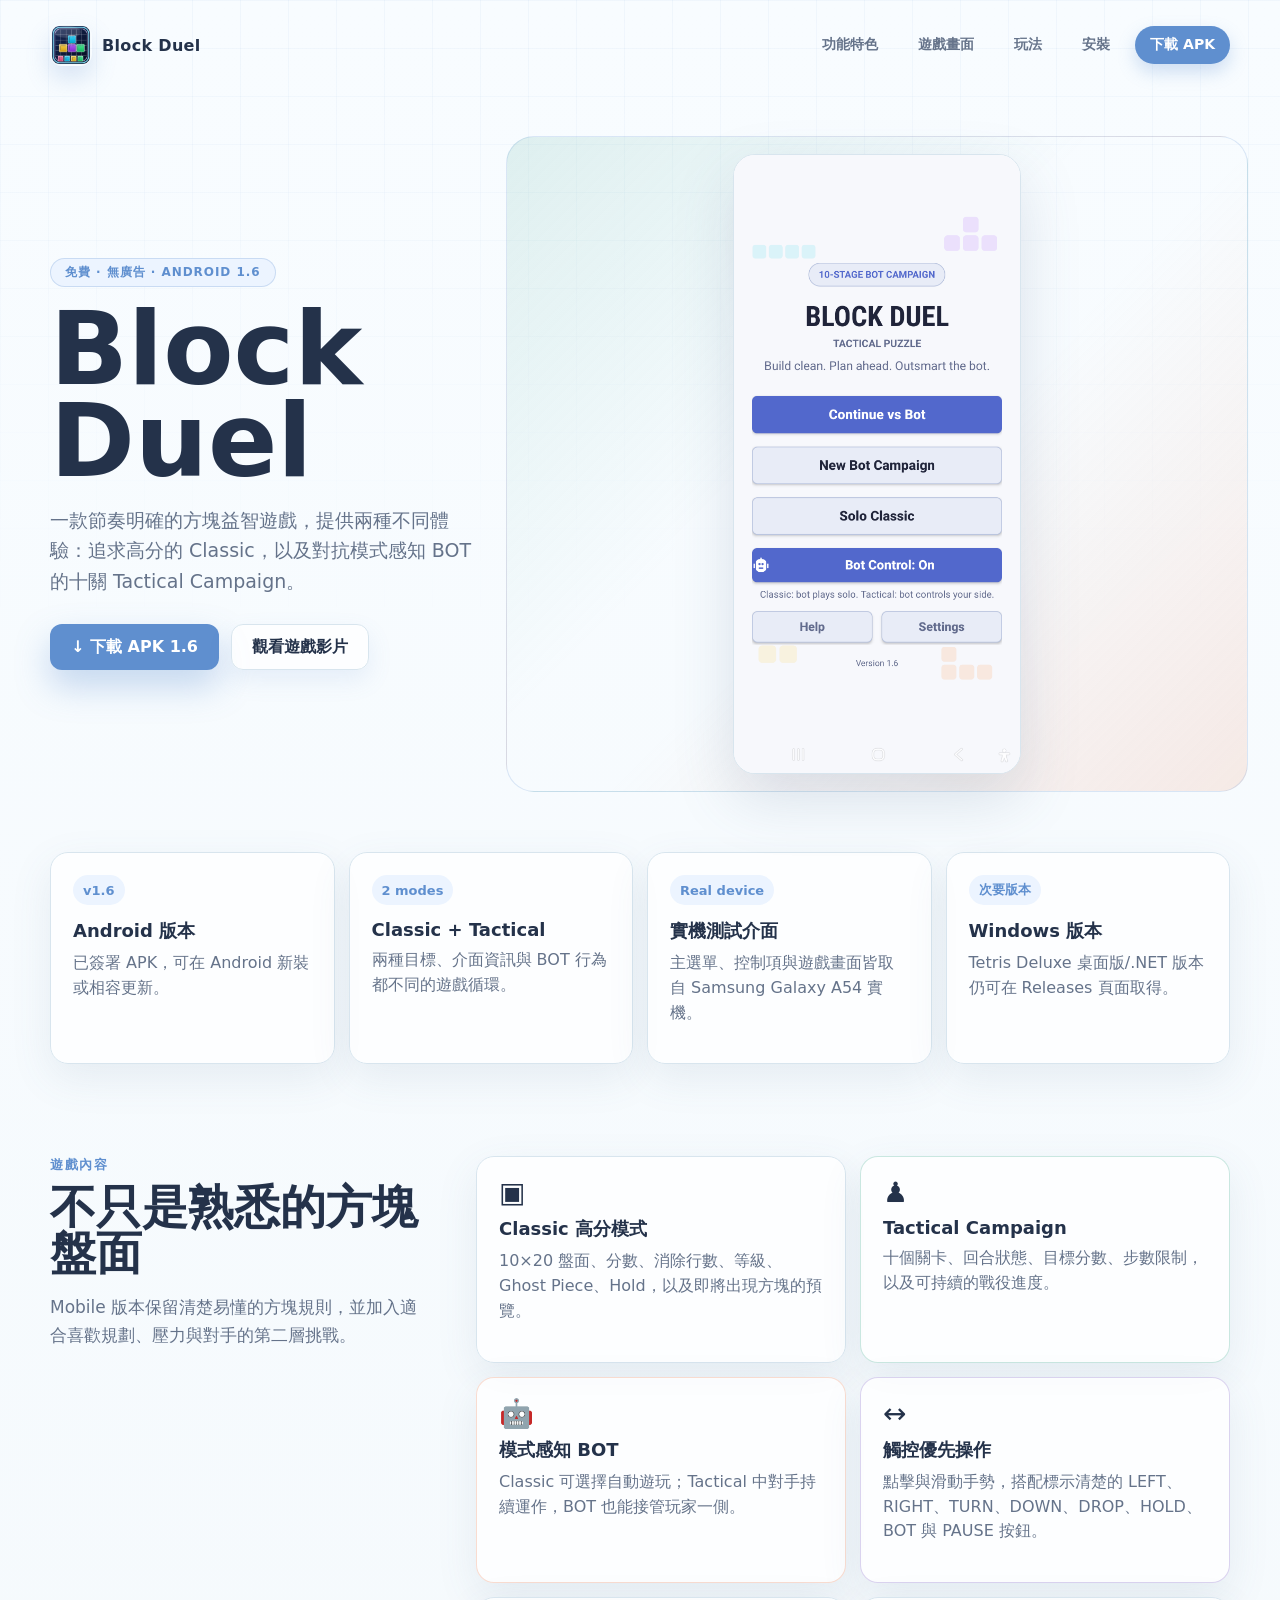
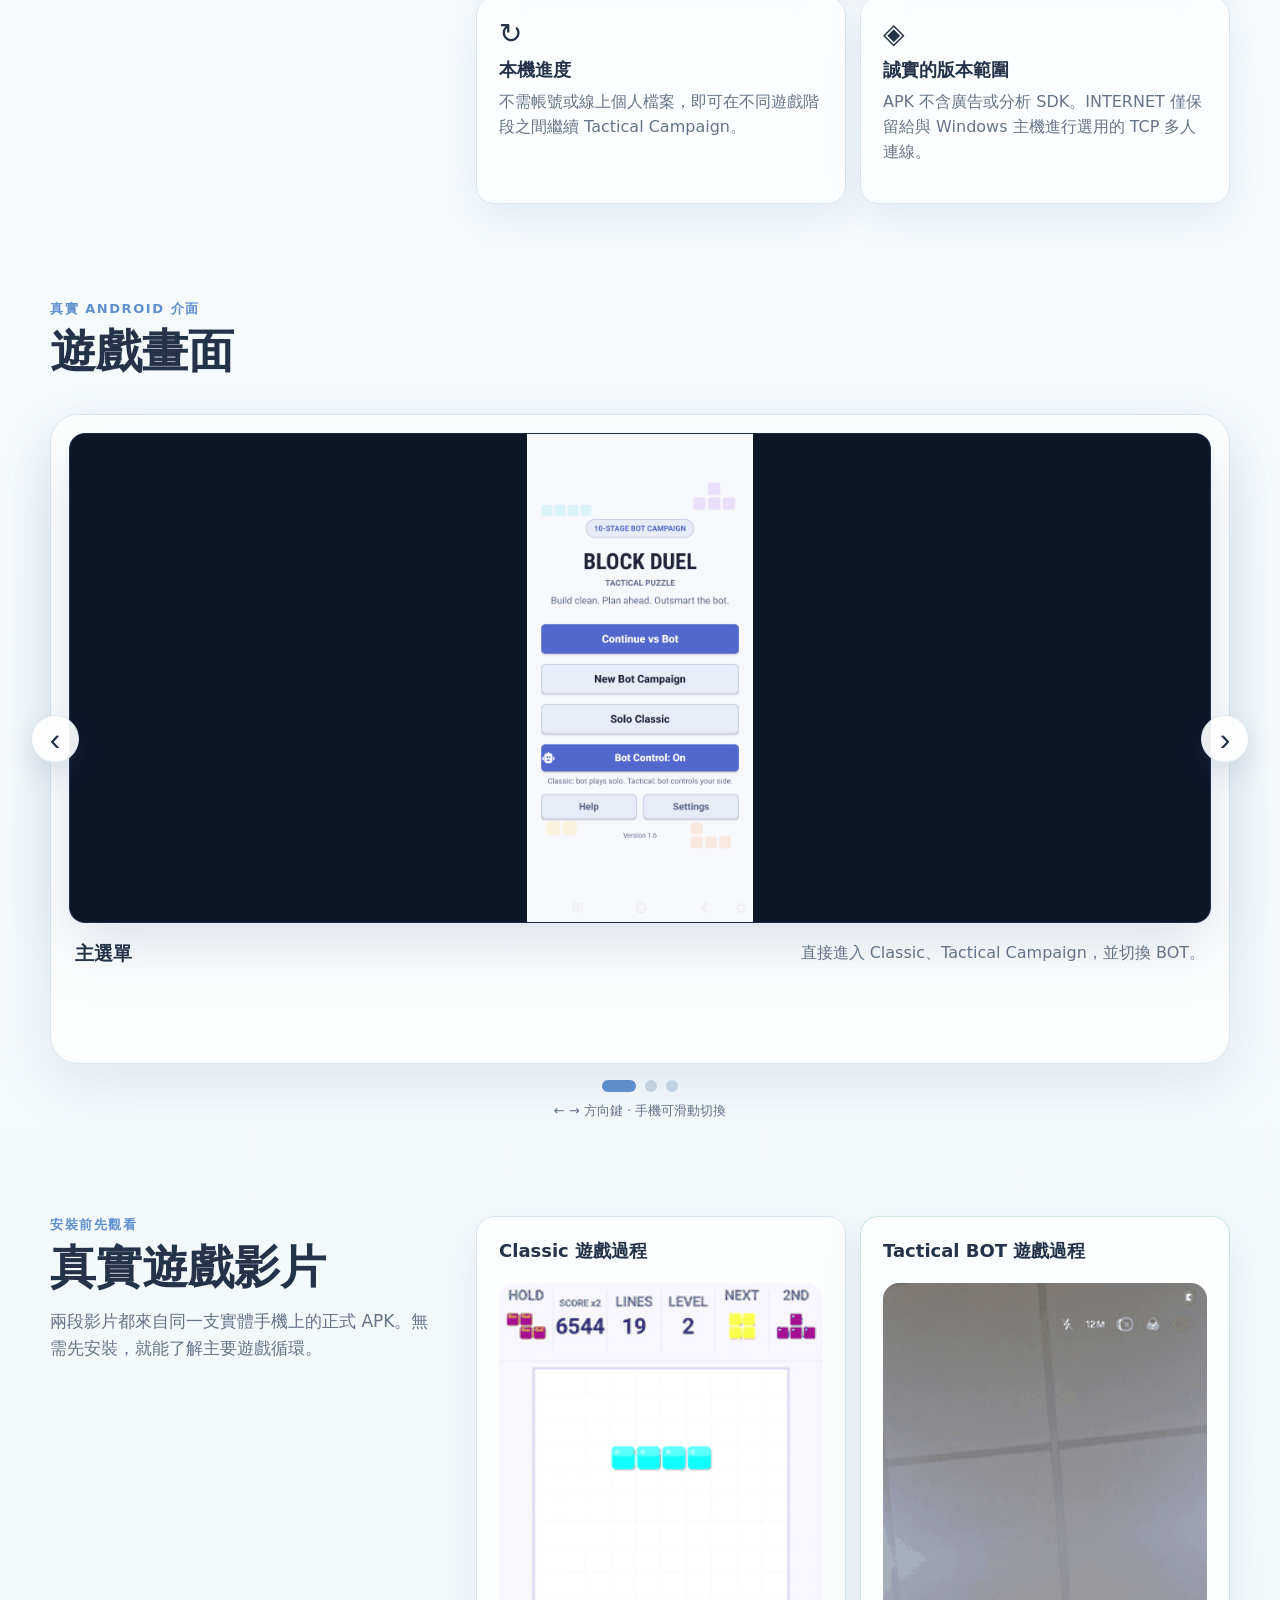
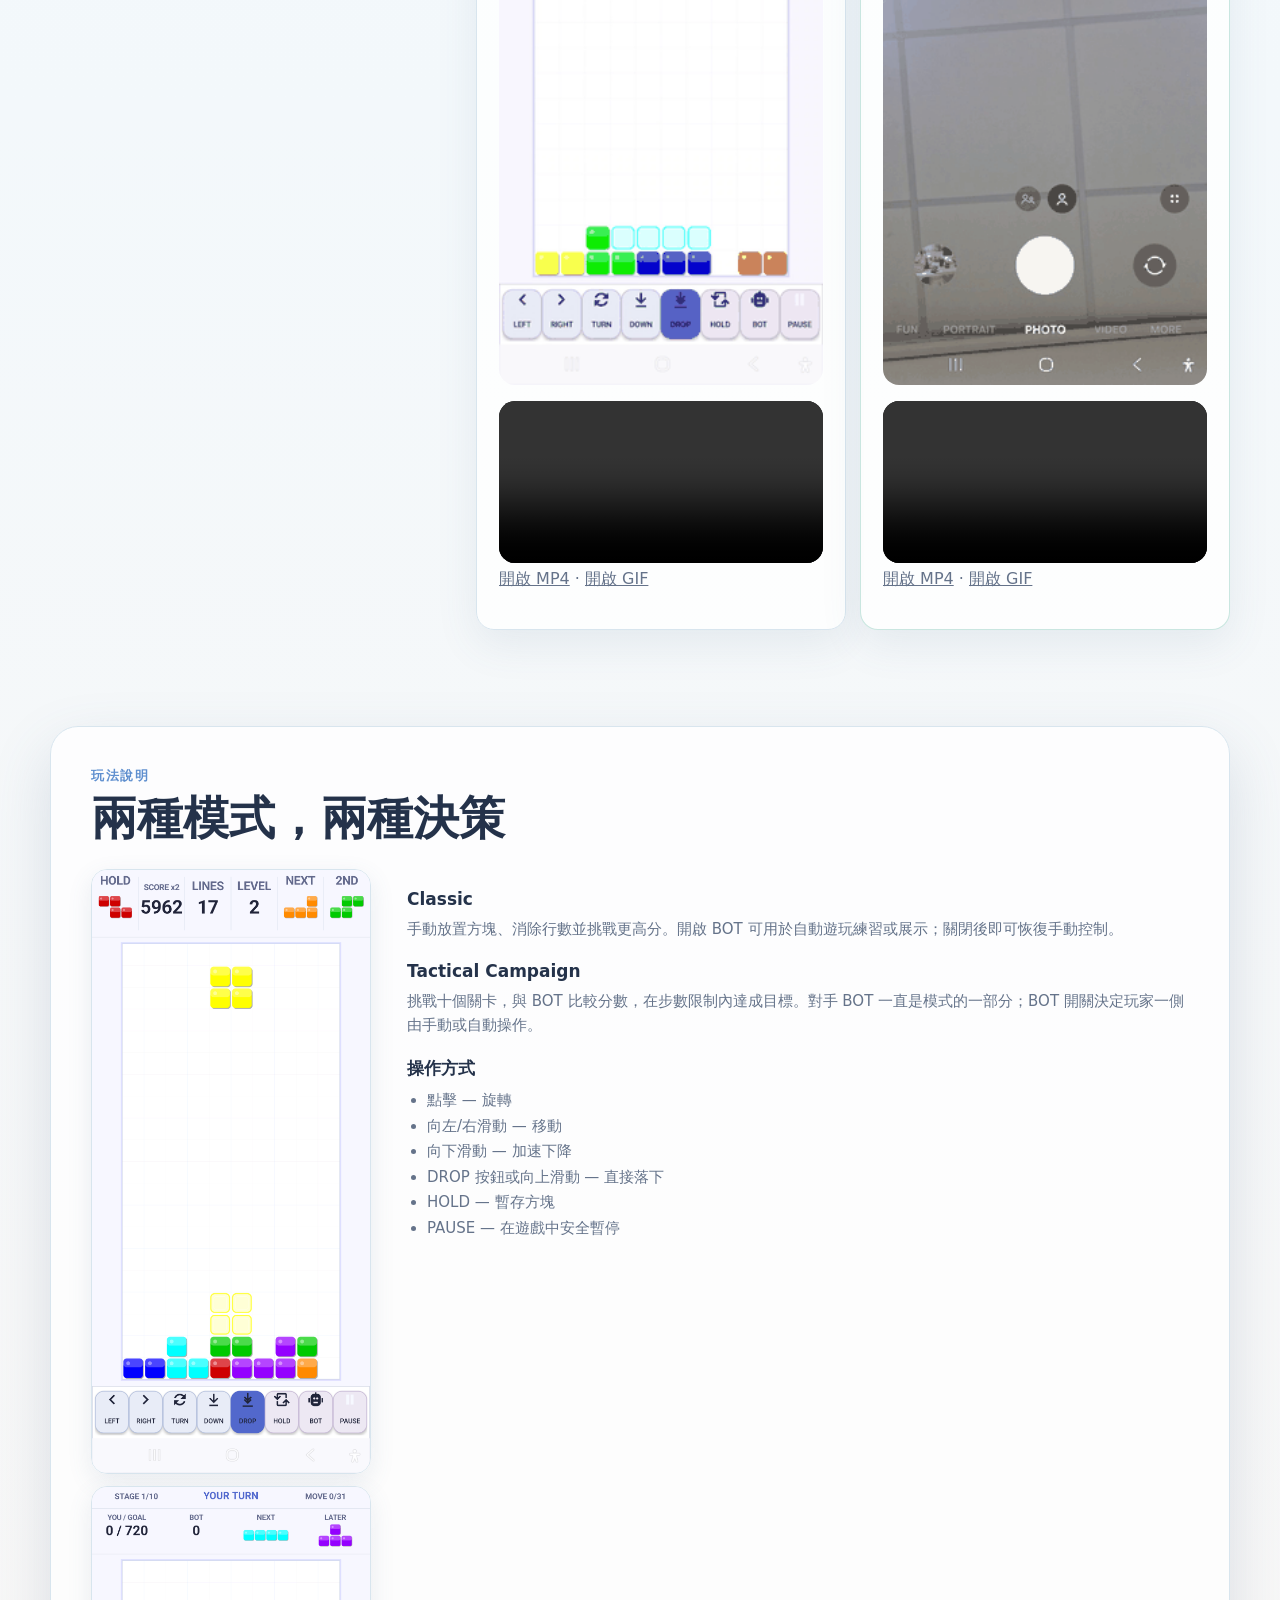
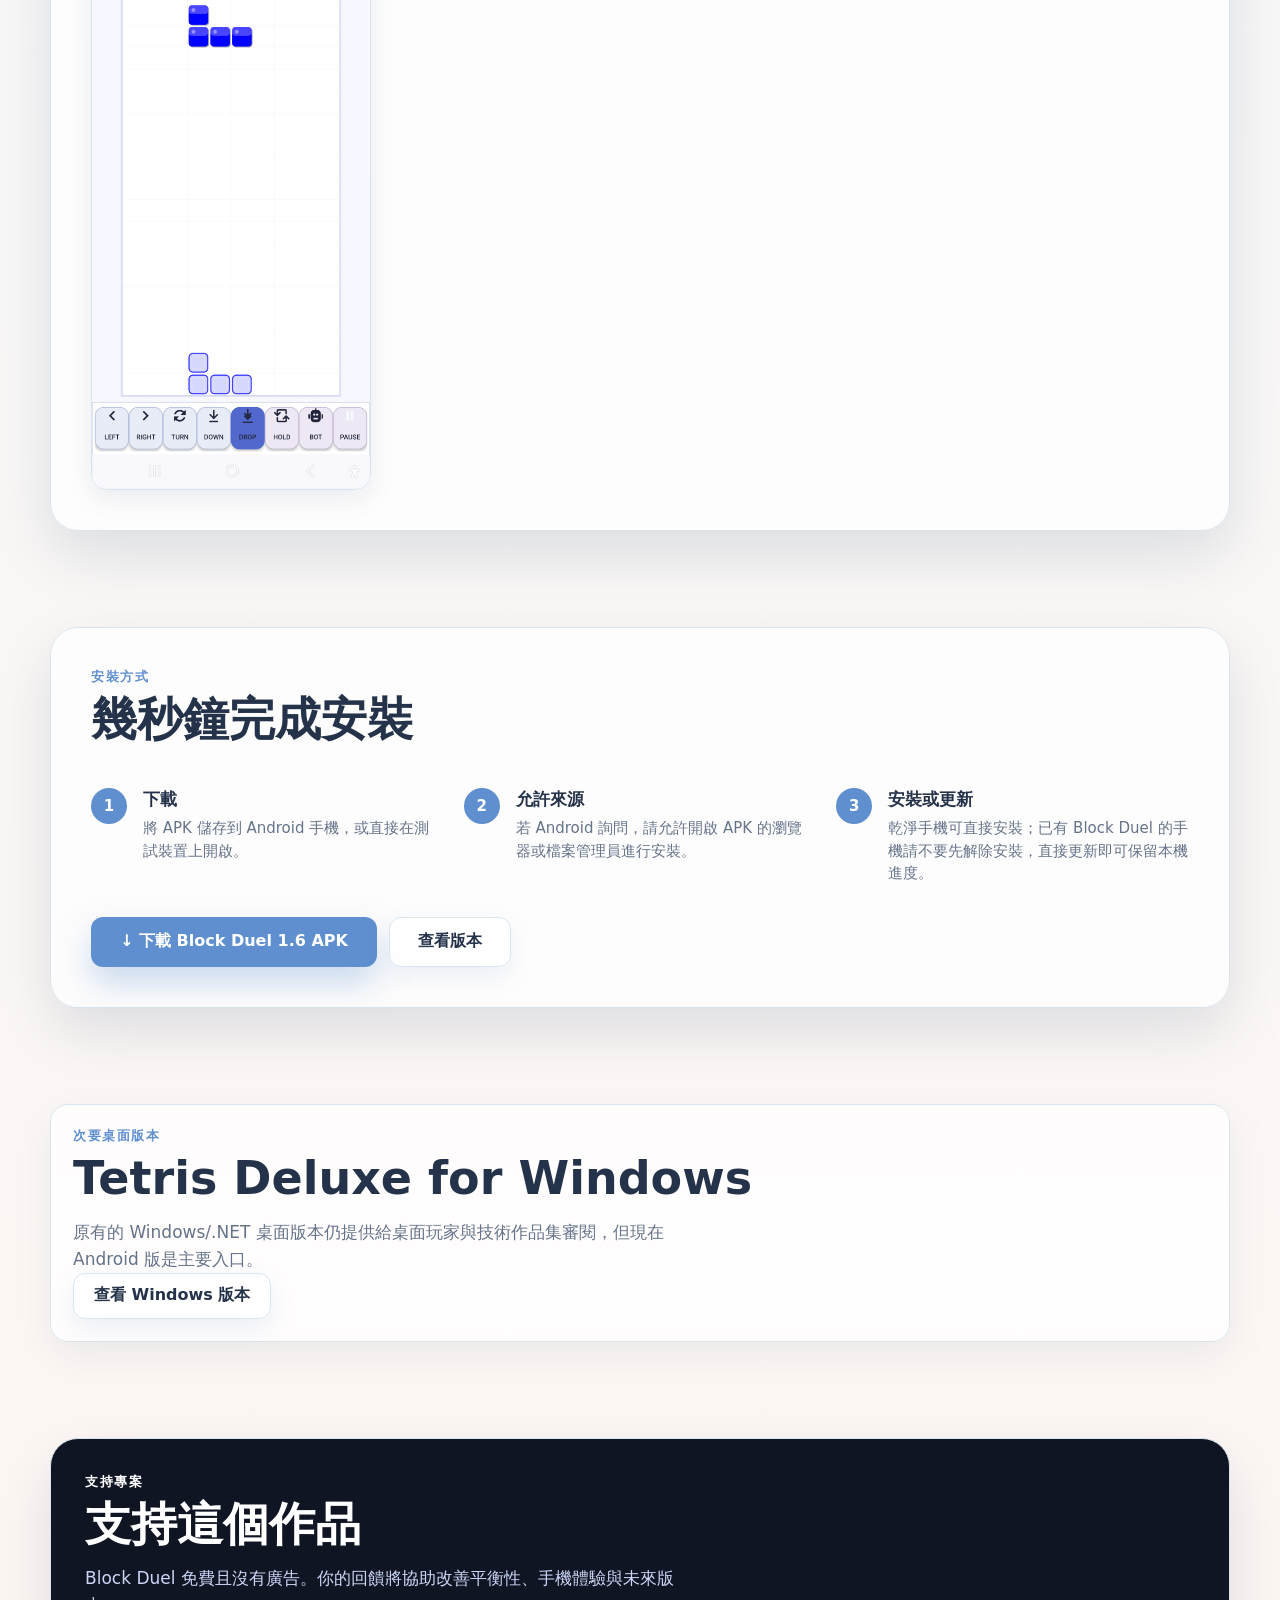
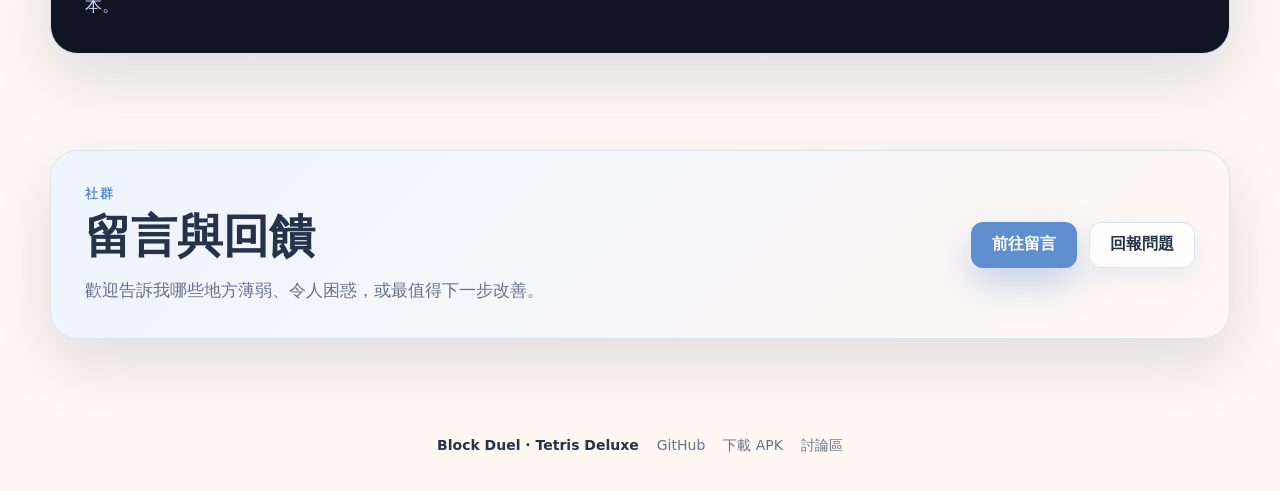
==== commit eba611fb: "Localize Android game page for Taiwan" ====
--- a/docs/index.html
+++ b/docs/index.html
@@ -1,23 +1,23 @@
 <!doctype html>
-<html lang="en">
+<html lang="zh-Hant-TW">
 <head>
   <meta charset="utf-8">
   <meta name="viewport" content="width=device-width, initial-scale=1">
-  <title>Block Duel — Android Puzzle Game with Tactical Bot Campaign</title>
-  <meta name="description" content="Download Block Duel 1.6 for Android: Classic falling blocks, touch controls, a Tactical Campaign and a mode-aware bot.">
-  <meta name="keywords" content="Block Duel, Android puzzle game, Tetris game, tactical bot campaign, touch controls, falling blocks">
+  <title>Block Duel — Android 方塊益智遊戲與戰術機器人戰役</title>
+  <meta name="description" content="下載 Block Duel 1.6 Android 版：經典方塊、觸控操作、戰術戰役，以及會依模式行動的 BOT。">
+  <meta name="keywords" content="Block Duel, Android 遊戲, 方塊益智遊戲, 戰術機器人, 觸控遊戲">
   <meta name="author" content="Denis-RZ">
   <meta name="robots" content="index, follow">
   <link rel="canonical" href="https://denis-rz.github.io/TetrisDeluxe/">
   <meta property="og:type" content="website">
-  <meta property="og:title" content="Block Duel — Android Puzzle Game">
-  <meta property="og:description" content="Classic falling blocks and a 10-stage Tactical Campaign against a mode-aware bot.">
+  <meta property="og:title" content="Block Duel — Android 方塊益智遊戲">
+  <meta property="og:description" content="經典方塊玩法，加上對抗智慧 BOT 的十關戰術戰役。">
   <meta property="og:url" content="https://denis-rz.github.io/TetrisDeluxe/">
   <meta property="og:image" content="https://denis-rz.github.io/TetrisDeluxe/assets/android-main-menu.png">
   <meta property="og:site_name" content="Block Duel">
   <meta name="twitter:card" content="summary_large_image">
-  <meta name="twitter:title" content="Block Duel — Android Puzzle Game">
-  <meta name="twitter:description" content="Download Block Duel 1.6 for Android with touch controls, Tactical Campaign and a mode-aware bot.">
+  <meta name="twitter:title" content="Block Duel — Android 方塊益智遊戲">
+  <meta name="twitter:description" content="下載 Block Duel 1.6 Android 版，體驗觸控操作、戰術戰役與模式感知 BOT。">
   <meta name="twitter:image" content="https://denis-rz.github.io/TetrisDeluxe/assets/android-main-menu.png">
   <meta name="theme-color" content="#f7fbff">
   <link rel="stylesheet" href="styles.css?v=1.6.1">
@@ -36,7 +36,7 @@
       "applicationCategory": "GameApplication",
       "applicationSubCategory": "Puzzle Game",
       "operatingSystem": "Android",
-      "description": "Android falling-block puzzle game with Classic play, Tactical Campaign, touch controls and a mode-aware bot.",
+      "description": "Android 方塊益智遊戲，包含 Classic、Tactical Campaign、觸控操作與模式感知 BOT。",
       "image": "https://denis-rz.github.io/TetrisDeluxe/assets/android-main-menu.png",
       "screenshot": [
         "https://denis-rz.github.io/TetrisDeluxe/assets/android-main-menu.png",
@@ -54,128 +54,128 @@
 </head>
 <body>
   <header class="site-header">
-    <a class="brand" href="#top" aria-label="Block Duel home">
+    <a class="brand" href="#top" aria-label="Block Duel 首頁">
       <img src="assets/icon.png" alt="" class="brand-icon">
       <span>Block Duel</span>
     </a>
-    <nav aria-label="Main navigation">
-      <a href="#features">Features</a>
-      <a href="#gallery">Screenshots</a>
-      <a href="#android">How it works</a>
-      <a href="#install">Install</a>
-      <a href="assets/Block-Duel-1.6.apk" class="nav-download">Download APK</a>
+    <nav aria-label="主要導覽">
+      <a href="#features">功能特色</a>
+      <a href="#gallery">遊戲畫面</a>
+      <a href="#android">玩法</a>
+      <a href="#install">安裝</a>
+      <a href="assets/Block-Duel-1.6.apk" class="nav-download">下載 APK</a>
     </nav>
   </header>
 
   <main id="top">
     <section class="hero">
       <div class="hero-copy">
-        <span class="badge">Free · No ads · Android 1.6</span>
+        <span class="badge">免費 · 無廣告 · Android 1.6</span>
         <h1>Block Duel</h1>
-        <p class="lead">A focused falling-block puzzle with two different rhythms: a score-driven Classic mode and a 10-stage Tactical Campaign against a mode-aware bot.</p>
+        <p class="lead">一款節奏明確的方塊益智遊戲，提供兩種不同體驗：追求高分的 Classic，以及對抗模式感知 BOT 的十關 Tactical Campaign。</p>
         <div class="actions">
-          <a class="button primary" href="assets/Block-Duel-1.6.apk">↓ Download APK 1.6</a>
-          <a class="button" href="#mobile-demo">Watch gameplay</a>
+          <a class="button primary" href="assets/Block-Duel-1.6.apk">↓ 下載 APK 1.6</a>
+          <a class="button" href="#mobile-demo">觀看遊戲影片</a>
         </div>
       </div>
       <div class="hero-media">
-        <img src="assets/android-main-menu.png" alt="Block Duel Android main menu with Classic, Tactical and BOT controls">
-      </div>
-    </section>
-
-    <section class="release-panel" aria-label="Release highlights">
+      <img src="assets/android-main-menu.png" alt="Block Duel Android 主選單，包含 Classic、Tactical 與 BOT 控制">
+      </div>
+    </section>
+
+    <section class="release-panel" aria-label="版本重點">
       <article>
         <span class="metric">v1.6</span>
-        <strong>Android release</strong>
-        <p>Signed APK for clean installation or compatible update on Android.</p>
+        <strong>Android 版本</strong>
+        <p>已簽署 APK，可在 Android 新裝或相容更新。</p>
       </article>
       <article>
         <span class="metric">2 modes</span>
         <strong>Classic + Tactical</strong>
-        <p>Two loops with different goals, HUDs and bot behavior.</p>
+        <p>兩種目標、介面資訊與 BOT 行為都不同的遊戲循環。</p>
       </article>
       <article>
         <span class="metric">Real device</span>
-        <strong>Phone-tested UI</strong>
-        <p>Menu, controls and gameplay captured on a Samsung Galaxy A54.</p>
-      </article>
-      <article>
-        <span class="metric">Secondary</span>
-        <strong>Windows edition</strong>
-        <p>The Tetris Deluxe desktop/.NET build remains available on the releases page.</p>
+        <strong>實機測試介面</strong>
+        <p>主選單、控制項與遊戲畫面皆取自 Samsung Galaxy A54 實機。</p>
+      </article>
+      <article>
+        <span class="metric">次要版本</span>
+        <strong>Windows 版本</strong>
+        <p>Tetris Deluxe 桌面版/.NET 版本仍可在 Releases 頁面取得。</p>
       </article>
     </section>
 
     <section id="features" class="section intro">
       <div>
-        <p class="eyebrow">What's inside</p>
-        <h2>More than a familiar board</h2>
-        <p class="lead small">The mobile version keeps the clean puzzle rules and adds a second layer for players who want planning, pressure and an opponent.</p>
+        <p class="eyebrow">遊戲內容</p>
+        <h2>不只是熟悉的方塊盤面</h2>
+        <p class="lead small">Mobile 版本保留清楚易懂的方塊規則，並加入適合喜歡規劃、壓力與對手的第二層挑戰。</p>
       </div>
       <div class="feature-grid">
-        <article><span class="feature-icon">▣</span><strong>Classic score mode</strong><p>10×20 board, score, lines, levels, Ghost Piece, Hold and previews of upcoming pieces.</p></article>
-        <article><span class="feature-icon">♟</span><strong>Tactical Campaign</strong><p>Ten stages, turn state, target score, move limit and a persistent campaign path.</p></article>
-        <article><span class="feature-icon">🤖</span><strong>Mode-aware BOT</strong><p>Optional autoplay in Classic; in Tactical the opponent stays active while BOT can control your side.</p></article>
-        <article><span class="feature-icon">↔</span><strong>Touch-first controls</strong><p>Tap and swipe gestures plus labeled LEFT, RIGHT, TURN, DOWN, DROP, HOLD, BOT and PAUSE buttons.</p></article>
-        <article><span class="feature-icon">↻</span><strong>Local progress</strong><p>Continue the Tactical Campaign between sessions without an account or online profile.</p></article>
-        <article><span class="feature-icon">◈</span><strong>Honest release scope</strong><p>No ad or analytics SDK in the APK. INTERNET is retained only for optional TCP multiplayer with a Windows host.</p></article>
+        <article><span class="feature-icon">▣</span><strong>Classic 高分模式</strong><p>10×20 盤面、分數、消除行數、等級、Ghost Piece、Hold，以及即將出現方塊的預覽。</p></article>
+        <article><span class="feature-icon">♟</span><strong>Tactical Campaign</strong><p>十個關卡、回合狀態、目標分數、步數限制，以及可持續的戰役進度。</p></article>
+        <article><span class="feature-icon">🤖</span><strong>模式感知 BOT</strong><p>Classic 可選擇自動遊玩；Tactical 中對手持續運作，BOT 也能接管玩家一側。</p></article>
+        <article><span class="feature-icon">↔</span><strong>觸控優先操作</strong><p>點擊與滑動手勢，搭配標示清楚的 LEFT、RIGHT、TURN、DOWN、DROP、HOLD、BOT 與 PAUSE 按鈕。</p></article>
+        <article><span class="feature-icon">↻</span><strong>本機進度</strong><p>不需帳號或線上個人檔案，即可在不同遊戲階段之間繼續 Tactical Campaign。</p></article>
+        <article><span class="feature-icon">◈</span><strong>誠實的版本範圍</strong><p>APK 不含廣告或分析 SDK。INTERNET 僅保留給與 Windows 主機進行選用的 TCP 多人連線。</p></article>
       </div>
     </section>
 
     <section id="gallery" class="section gallery-section">
-      <div class="section-heading"><div><p class="eyebrow">Real Android UI</p><h2>Screenshots</h2></div></div>
+      <div class="section-heading"><div><p class="eyebrow">真實 Android 介面</p><h2>遊戲畫面</h2></div></div>
       <div class="slider" data-slider>
-        <button class="slider-arrow previous" type="button" data-previous aria-label="Previous screenshot">‹</button>
-        <figure class="slide is-active" data-slide><img src="assets/android-main-menu.png" alt="Block Duel Android main menu"><figcaption><strong>Main Menu</strong><span>Direct entry to Classic, Tactical Campaign and the BOT switch.</span></figcaption></figure>
-        <figure class="slide" data-slide><img src="assets/android-classic.png" alt="Block Duel Android Classic mode"><figcaption><strong>Classic</strong><span>HUD, Ghost Piece, Hold, Next/2ND and touch controls.</span></figcaption></figure>
-        <figure class="slide" data-slide><img src="assets/android-tactical.png" alt="Block Duel Android Tactical Campaign"><figcaption><strong>Tactical Campaign</strong><span>Stage, turn, scores, goal, move limit and next pieces.</span></figcaption></figure>
-        <button class="slider-arrow next" type="button" data-next aria-label="Next screenshot">›</button>
+        <button class="slider-arrow previous" type="button" data-previous aria-label="上一張遊戲畫面">‹</button>
+        <figure class="slide is-active" data-slide><img src="assets/android-main-menu.png" alt="Block Duel Android 主選單"><figcaption><strong>主選單</strong><span>直接進入 Classic、Tactical Campaign，並切換 BOT。</span></figcaption></figure>
+        <figure class="slide" data-slide><img src="assets/android-classic.png" alt="Block Duel Android Classic 模式"><figcaption><strong>Classic</strong><span>HUD、Ghost Piece、Hold、Next/2ND 與觸控操作。</span></figcaption></figure>
+        <figure class="slide" data-slide><img src="assets/android-tactical.png" alt="Block Duel Android Tactical Campaign"><figcaption><strong>Tactical Campaign</strong><span>關卡、回合、雙方分數、目標、步數限制與下一個方塊。</span></figcaption></figure>
+        <button class="slider-arrow next" type="button" data-next aria-label="下一張遊戲畫面">›</button>
       </div>
       <div class="slider-dots" data-dots aria-label="Gallery navigation"></div>
-      <p class="gallery-hint">← → arrow keys · swipe on mobile</p>
+      <p class="gallery-hint">← → 方向鍵 · 手機可滑動切換</p>
     </section>
 
     <section id="mobile-demo" class="section intro">
-      <div><p class="eyebrow">Watch before installing</p><h2>Real gameplay clips</h2><p class="lead small">Both recordings come from the release APK on the same physical phone. No installation is needed to understand the core loop.</p></div>
+      <div><p class="eyebrow">安裝前先觀看</p><h2>真實遊戲影片</h2><p class="lead small">兩段影片都來自同一支實體手機上的正式 APK。無需先安裝，就能了解主要遊戲循環。</p></div>
       <div class="feature-grid">
-        <article><strong>Classic gameplay</strong><img src="assets/android-classic-gameplay.gif" alt="Classic gameplay GIF preview" style="width:100%;border-radius:16px;margin:12px 0"><video controls preload="metadata" style="width:100%;border-radius:16px;background:#111" src="assets/android-classic-gameplay.mp4"></video><p><a href="assets/android-classic-gameplay.mp4">Open MP4</a> · <a href="assets/android-classic-gameplay.gif">Open GIF</a></p></article>
-        <article><strong>Tactical bot gameplay</strong><img src="assets/android-tactical-bot.gif" alt="Tactical bot gameplay GIF preview" style="width:100%;border-radius:16px;margin:12px 0"><video controls preload="metadata" style="width:100%;border-radius:16px;background:#111" src="assets/android-tactical-bot.mp4"></video><p><a href="assets/android-tactical-bot.mp4">Open MP4</a> · <a href="assets/android-tactical-bot.gif">Open GIF</a></p></article>
+        <article><strong>Classic 遊戲過程</strong><img src="assets/android-classic-gameplay.gif" alt="Classic 遊戲過程 GIF 預覽" style="width:100%;border-radius:16px;margin:12px 0"><video controls preload="metadata" style="width:100%;border-radius:16px;background:#111" src="assets/android-classic-gameplay.mp4"></video><p><a href="assets/android-classic-gameplay.mp4">開啟 MP4</a> · <a href="assets/android-classic-gameplay.gif">開啟 GIF</a></p></article>
+        <article><strong>Tactical BOT 遊戲過程</strong><img src="assets/android-tactical-bot.gif" alt="Tactical BOT 遊戲過程 GIF 預覽" style="width:100%;border-radius:16px;margin:12px 0"><video controls preload="metadata" style="width:100%;border-radius:16px;background:#111" src="assets/android-tactical-bot.mp4"></video><p><a href="assets/android-tactical-bot.mp4">開啟 MP4</a> · <a href="assets/android-tactical-bot.gif">開啟 GIF</a></p></article>
       </div>
     </section>
 
     <section id="android" class="section android-section">
-      <p class="eyebrow">How it works</p>
-      <h2>Two modes, two decisions</h2>
+      <p class="eyebrow">玩法說明</p>
+      <h2>兩種模式，兩種決策</h2>
       <div class="android-layout">
-        <div class="android-screenshots"><img src="assets/android-classic.png" alt="Block Duel Classic mode"><img src="assets/android-tactical.png" alt="Block Duel Tactical Campaign"></div>
+        <div class="android-screenshots"><img src="assets/android-classic.png" alt="Block Duel Classic 模式"><img src="assets/android-tactical.png" alt="Block Duel Tactical Campaign"></div>
         <div class="android-info">
-          <h3>Classic</h3><p class="android-desc">Play manually, place pieces, clear lines and chase a better score. Turn BOT on for autoplay practice or demonstration; turn it off to restore manual control.</p>
-          <h3>Tactical Campaign</h3><p class="android-desc">Play through ten stages. Compare your score with the bot, respect the move limit and reach the goal. The opponent bot is always part of the mode; BOT controls whether your side is manual or automatic.</p>
-          <h3>Controls</h3><ul><li>Tap — rotate</li><li>Swipe left/right — move</li><li>Swipe down — soft drop</li><li>Drop button or swipe up — hard drop</li><li>Hold — save a piece for later</li><li>Pause — stop safely during a session</li></ul>
+          <h3>Classic</h3><p class="android-desc">手動放置方塊、消除行數並挑戰更高分。開啟 BOT 可用於自動遊玩練習或展示；關閉後即可恢復手動控制。</p>
+          <h3>Tactical Campaign</h3><p class="android-desc">挑戰十個關卡，與 BOT 比較分數，在步數限制內達成目標。對手 BOT 一直是模式的一部分；BOT 開關決定玩家一側由手動或自動操作。</p>
+          <h3>操作方式</h3><ul><li>點擊 — 旋轉</li><li>向左/右滑動 — 移動</li><li>向下滑動 — 加速下降</li><li>DROP 按鈕或向上滑動 — 直接落下</li><li>HOLD — 暫存方塊</li><li>PAUSE — 在遊戲中安全暫停</li></ul>
         </div>
       </div>
     </section>
 
     <section id="install" class="section install-section">
-      <div class="section-heading"><div><p class="eyebrow">Setup</p><h2>Install in seconds</h2></div></div>
+      <div class="section-heading"><div><p class="eyebrow">安裝方式</p><h2>幾秒鐘完成安裝</h2></div></div>
       <div class="install-steps">
-        <div class="install-step"><span class="step-num">1</span><div><strong>Download</strong><p>Save the APK to an Android phone or open it from a test device.</p></div></div>
-        <div class="install-step"><span class="step-num">2</span><div><strong>Allow the source</strong><p>If Android asks, allow installation for the browser or file manager that opened the APK.</p></div></div>
-        <div class="install-step"><span class="step-num">3</span><div><strong>Install or update</strong><p>Install on a clean phone. For an existing Block Duel installation, update without uninstalling to preserve local progress.</p></div></div>
-      </div>
-      <div class="install-actions"><a class="button primary install-cta" href="assets/Block-Duel-1.6.apk">↓ Download Block Duel 1.6 APK</a><a class="button install-cta" href="https://github.com/Denis-RZ/TetrisDeluxe/releases/latest">View releases</a></div>
+        <div class="install-step"><span class="step-num">1</span><div><strong>下載</strong><p>將 APK 儲存到 Android 手機，或直接在測試裝置上開啟。</p></div></div>
+        <div class="install-step"><span class="step-num">2</span><div><strong>允許來源</strong><p>若 Android 詢問，請允許開啟 APK 的瀏覽器或檔案管理員進行安裝。</p></div></div>
+        <div class="install-step"><span class="step-num">3</span><div><strong>安裝或更新</strong><p>乾淨手機可直接安裝；已有 Block Duel 的手機請不要先解除安裝，直接更新即可保留本機進度。</p></div></div>
+      </div>
+      <div class="install-actions"><a class="button primary install-cta" href="assets/Block-Duel-1.6.apk">↓ 下載 Block Duel 1.6 APK</a><a class="button install-cta" href="https://github.com/Denis-RZ/TetrisDeluxe/releases/latest">查看版本</a></div>
     </section>
 
     <section class="section" aria-label="Desktop edition">
-      <div style="padding:22px;border:1px solid #d8e5ee;border-radius:18px;background:rgba(255,255,255,.76);box-shadow:0 14px 42px rgba(81,104,136,.1)"><p class="eyebrow">Secondary desktop edition</p><h2>Tetris Deluxe for Windows</h2><p class="lead small">The original Windows/.NET version remains available for desktop players and technical portfolio review. It is no longer the main product entry point.</p><a class="button" href="https://github.com/Denis-RZ/TetrisDeluxe/releases/latest">View Windows release</a></div>
-    </section>
-
-    <section id="support" class="section support-section"><div class="support-copy"><p class="eyebrow">Support</p><h2>Support the project</h2><p class="lead small">Block Duel is free and has no ads. Feedback helps guide balancing, mobile polish and future releases.</p></div></section>
-
-    <section id="feedback" class="section feedback-section"><div><p class="eyebrow">Community</p><h2>Comments and feedback</h2><p class="lead small">Tell me what feels weak, confusing or worth improving next.</p></div><div class="feedback-actions"><a class="button primary" href="https://github.com/Denis-RZ/TetrisDeluxe/discussions">Open Comments</a><a class="button" href="https://github.com/Denis-RZ/TetrisDeluxe/issues/new?template=feedback.yml">Report a Bug</a></div></section>
+      <div style="padding:22px;border:1px solid #d8e5ee;border-radius:18px;background:rgba(255,255,255,.76);box-shadow:0 14px 42px rgba(81,104,136,.1)"><p class="eyebrow">次要桌面版本</p><h2>Tetris Deluxe for Windows</h2><p class="lead small">原有的 Windows/.NET 桌面版本仍提供給桌面玩家與技術作品集審閱，但現在 Android 版是主要入口。</p><a class="button" href="https://github.com/Denis-RZ/TetrisDeluxe/releases/latest">查看 Windows 版本</a></div>
+    </section>
+
+    <section id="support" class="section support-section"><div class="support-copy"><p class="eyebrow">支持專案</p><h2>支持這個作品</h2><p class="lead small">Block Duel 免費且沒有廣告。你的回饋將協助改善平衡性、手機體驗與未來版本。</p></div></section>
+
+    <section id="feedback" class="section feedback-section"><div><p class="eyebrow">社群</p><h2>留言與回饋</h2><p class="lead small">歡迎告訴我哪些地方薄弱、令人困惑，或最值得下一步改善。</p></div><div class="feedback-actions"><a class="button primary" href="https://github.com/Denis-RZ/TetrisDeluxe/discussions">前往留言</a><a class="button" href="https://github.com/Denis-RZ/TetrisDeluxe/issues/new?template=feedback.yml">回報問題</a></div></section>
   </main>
 
-  <footer><span>Block Duel · Tetris Deluxe</span><a href="https://github.com/Denis-RZ/TetrisDeluxe">GitHub</a><a href="assets/Block-Duel-1.6.apk">Download APK</a><a href="https://github.com/Denis-RZ/TetrisDeluxe/discussions">Discussions</a></footer>
+  <footer><span>Block Duel · Tetris Deluxe</span><a href="https://github.com/Denis-RZ/TetrisDeluxe">GitHub</a><a href="assets/Block-Duel-1.6.apk">下載 APK</a><a href="https://github.com/Denis-RZ/TetrisDeluxe/discussions">討論區</a></footer>
 
   <script>
     const slider = document.querySelector("[data-slider]");
@@ -187,7 +187,7 @@
       slides.forEach((slide, i) => slide.classList.toggle("is-active", i === currentSlide));
       [...dotsHost.children].forEach((dot, i) => { dot.classList.toggle("is-active", i === currentSlide); dot.setAttribute("aria-current", i === currentSlide ? "true" : "false"); });
     };
-    slides.forEach((_, index) => { const dot = document.createElement("button"); dot.type = "button"; dot.setAttribute("aria-label", `Show screenshot ${index + 1}`); dot.addEventListener("click", () => setSlide(index)); dotsHost.appendChild(dot); });
+    slides.forEach((_, index) => { const dot = document.createElement("button"); dot.type = "button"; dot.setAttribute("aria-label", `顯示第 ${index + 1} 張遊戲畫面`); dot.addEventListener("click", () => setSlide(index)); dotsHost.appendChild(dot); });
     slider.querySelector("[data-previous]").addEventListener("click", () => setSlide(currentSlide - 1));
     slider.querySelector("[data-next]").addEventListener("click", () => setSlide(currentSlide + 1));
     document.addEventListener("keydown", (e) => { if (e.key === "ArrowLeft") setSlide(currentSlide - 1); if (e.key === "ArrowRight") setSlide(currentSlide + 1); });
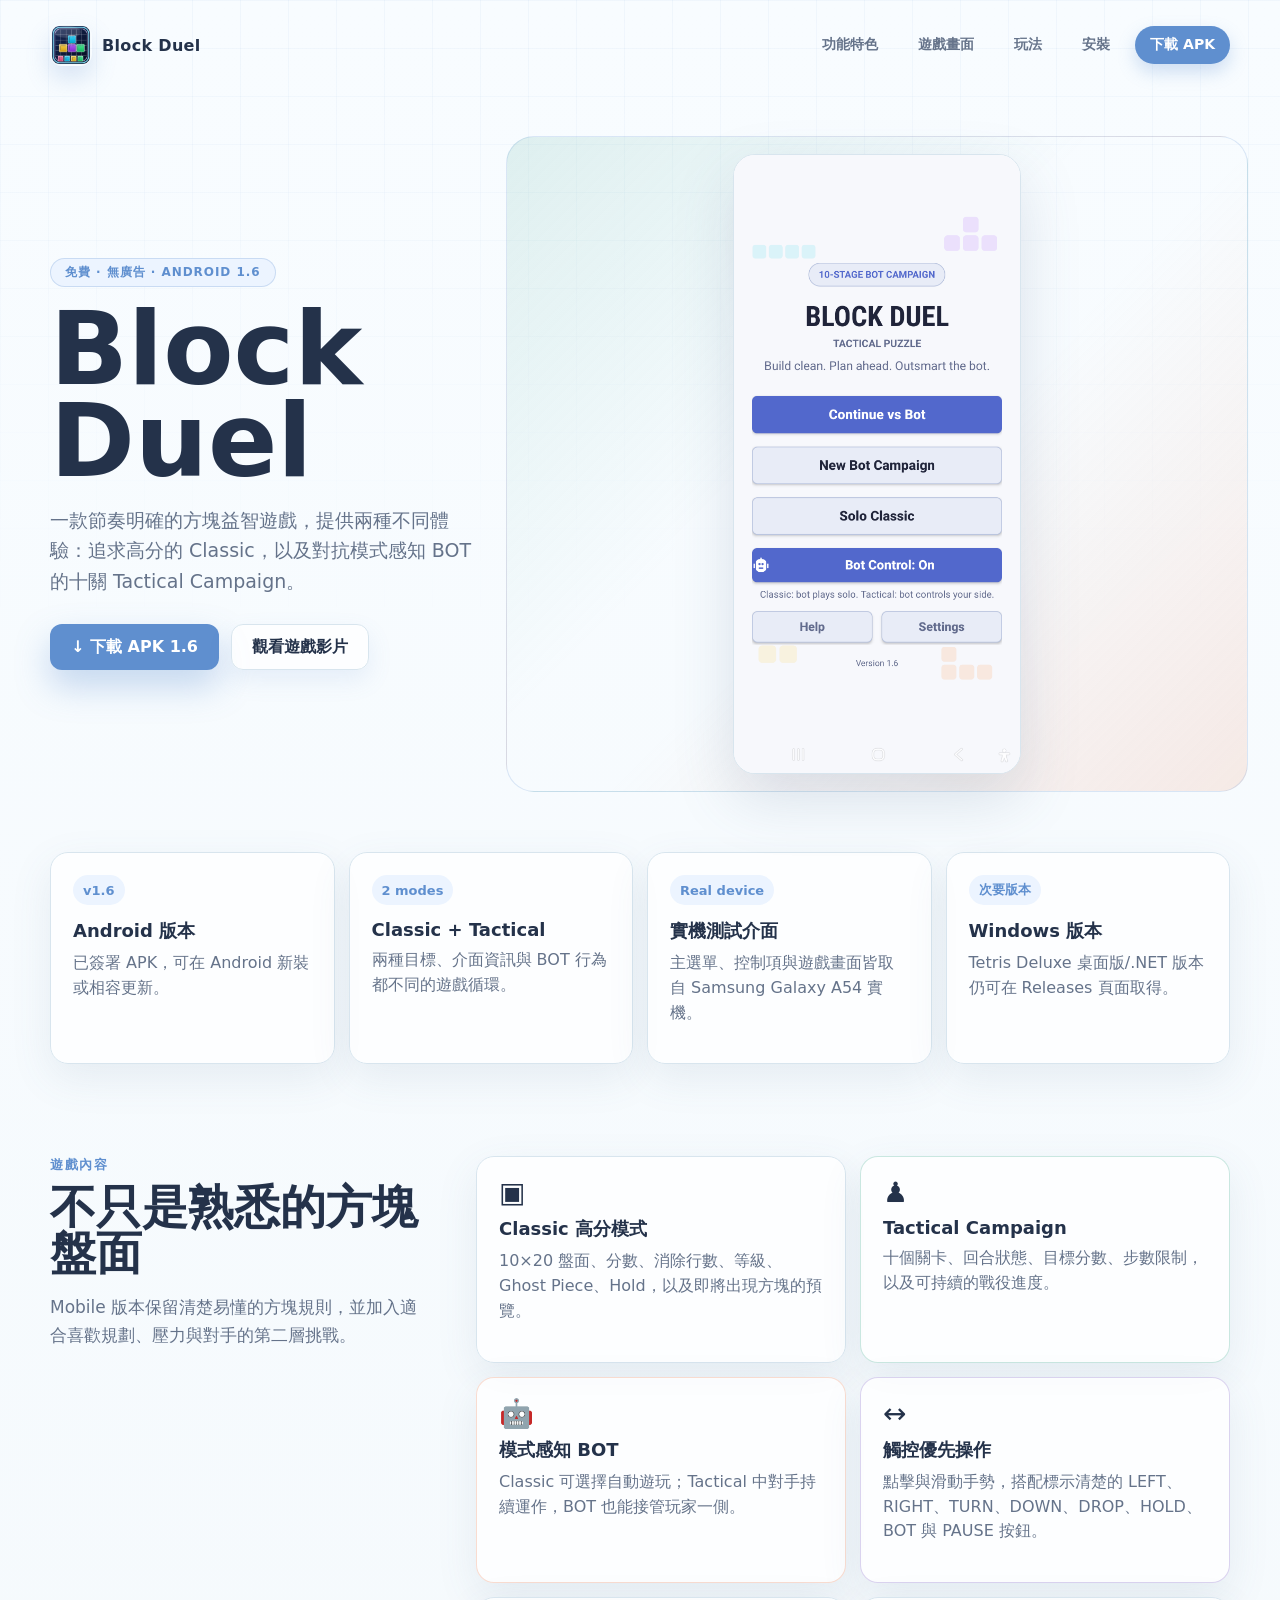
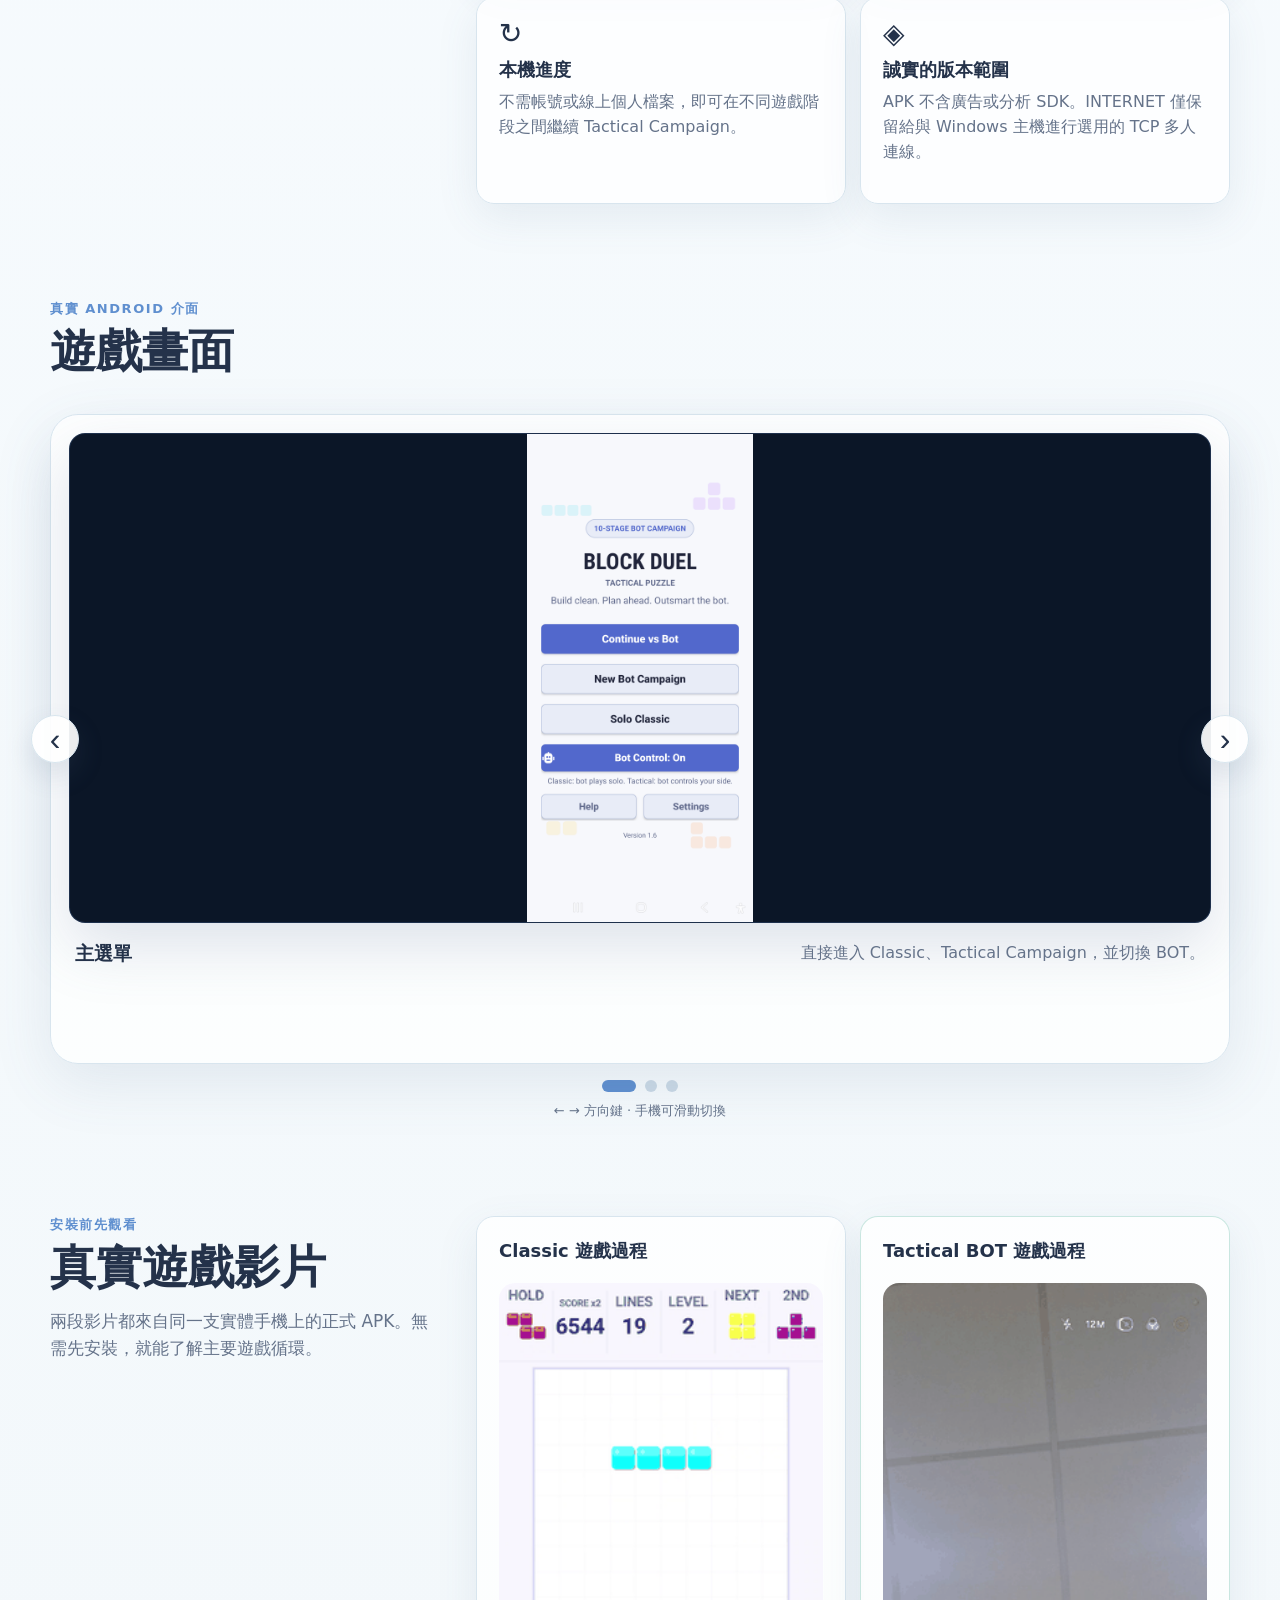
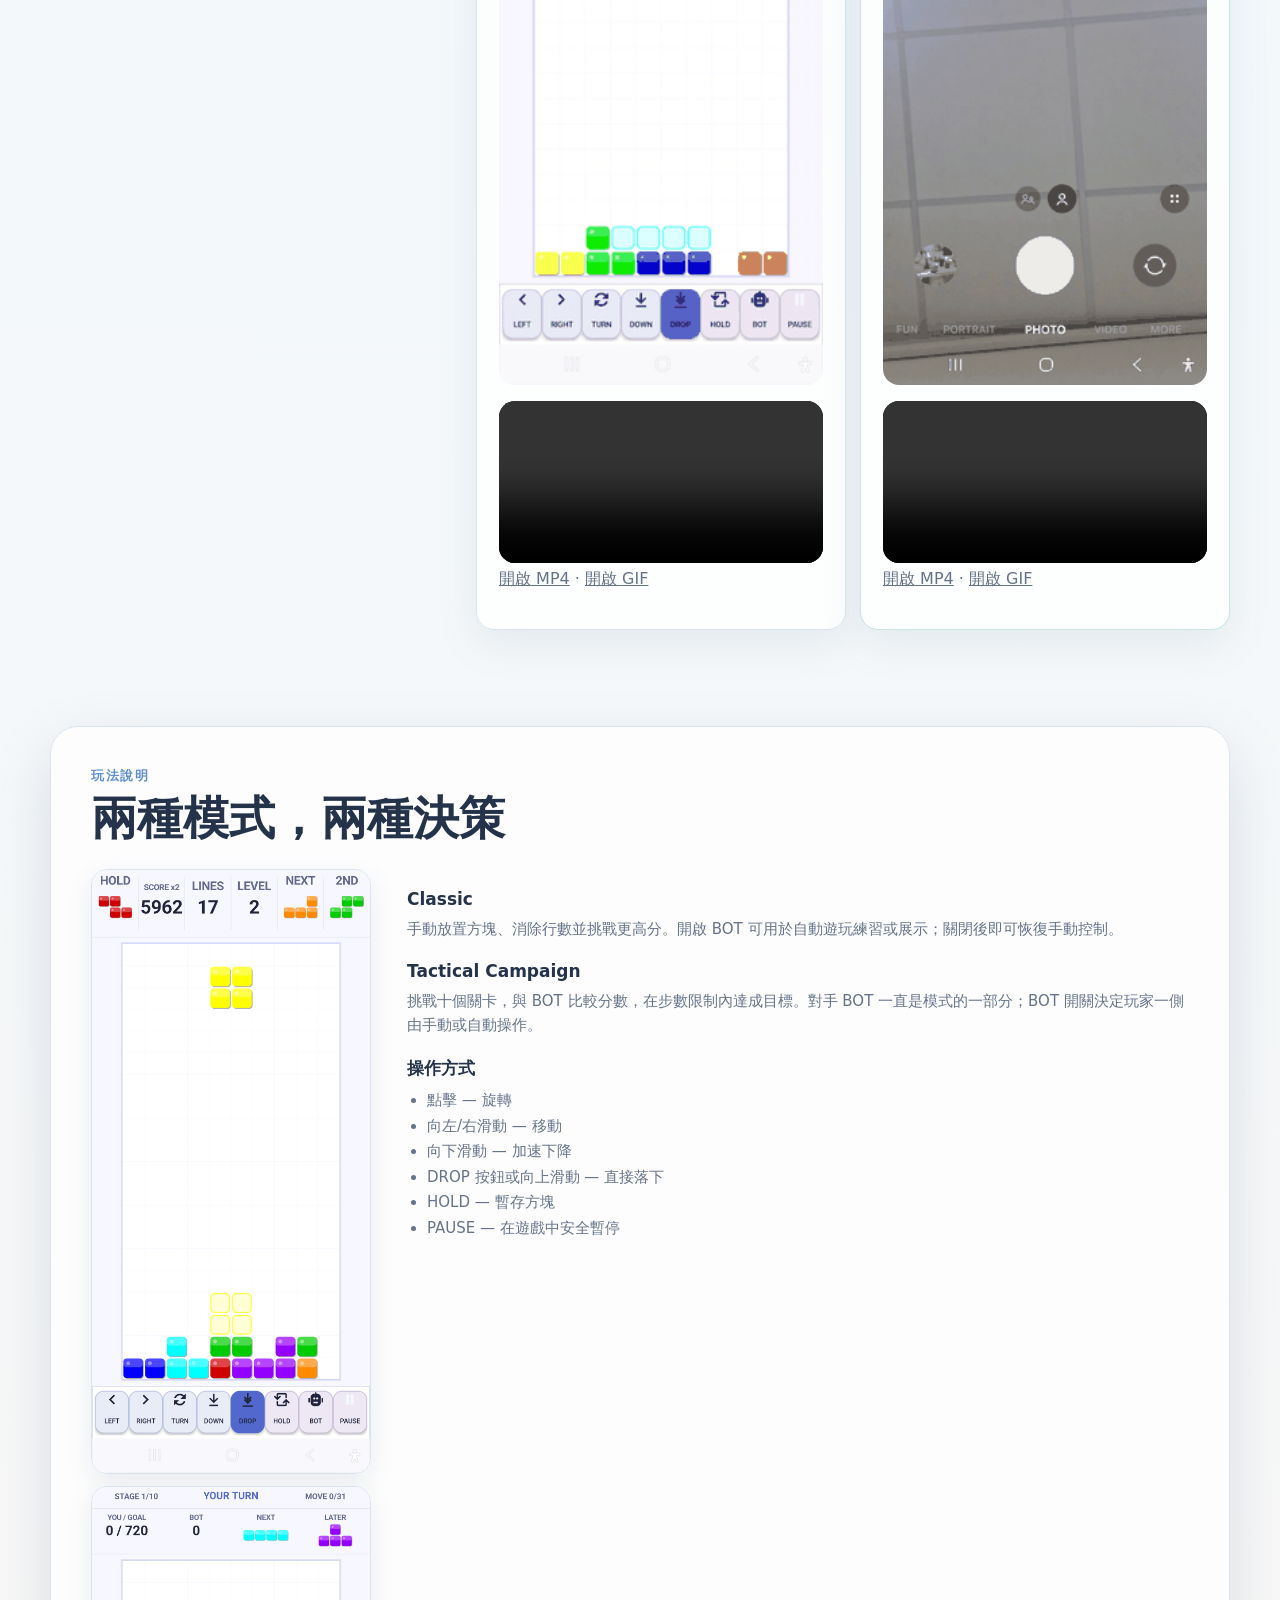
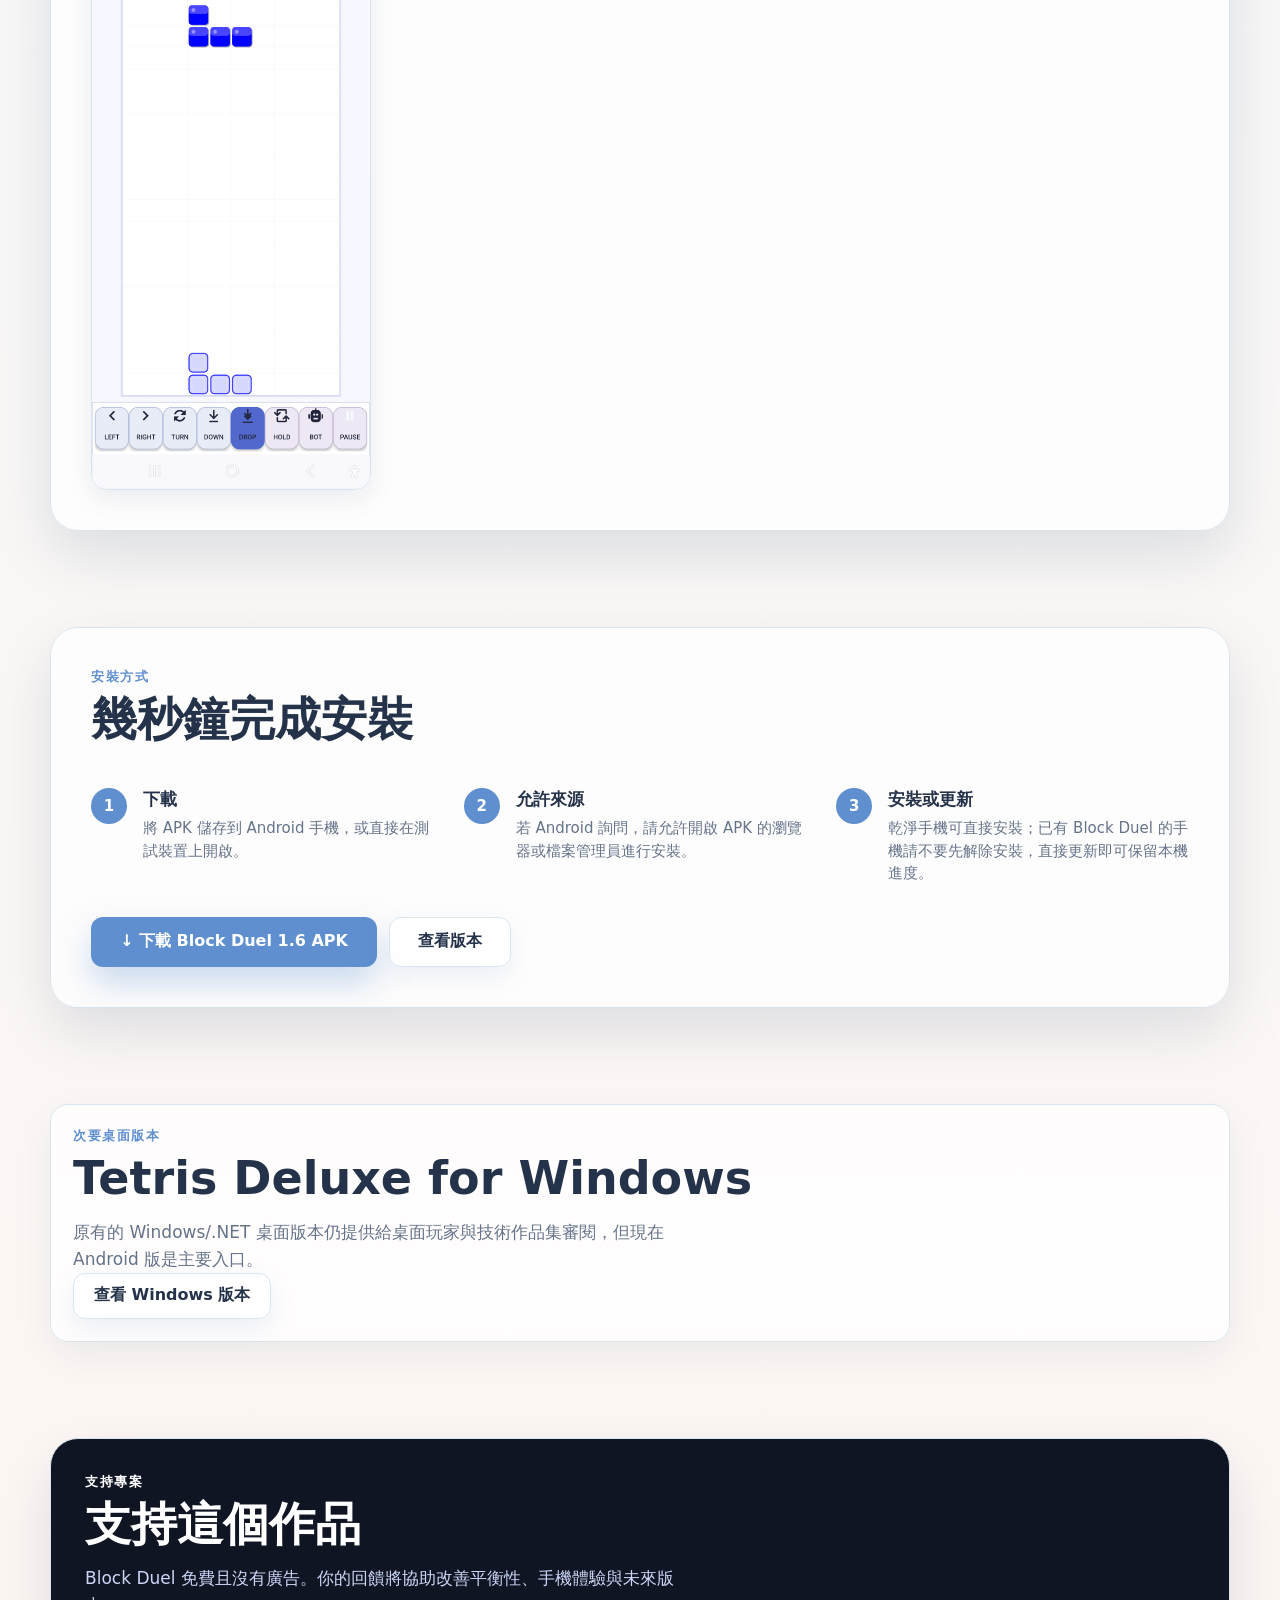
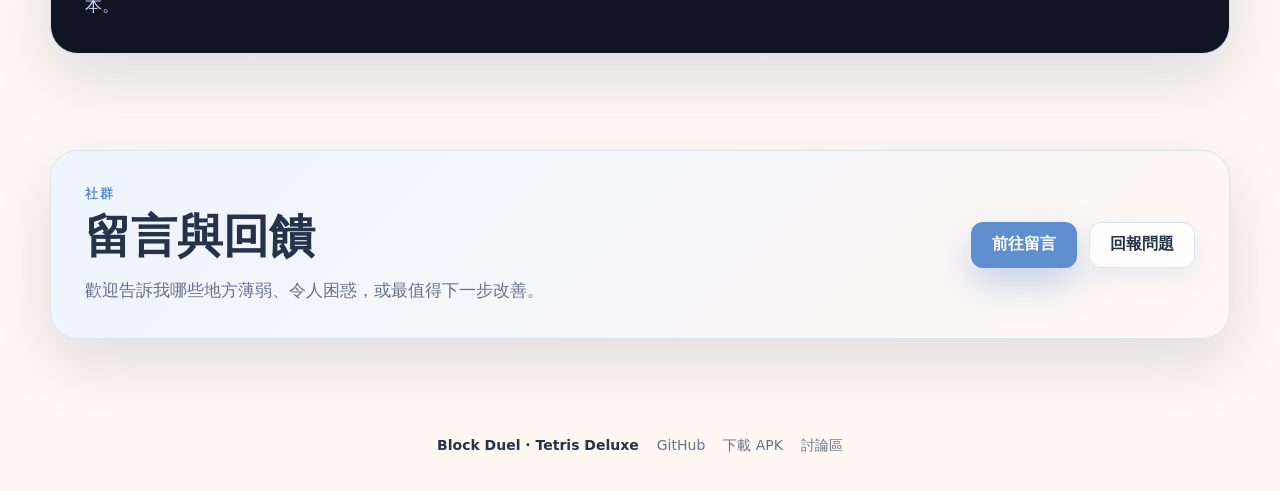
==== commit a2e4bc55: "Refresh mobile layout stylesheet cache" ====
--- a/docs/index.html
+++ b/docs/index.html
@@ -20,7 +20,7 @@
   <meta name="twitter:description" content="下載 Block Duel 1.6 Android 版，體驗觸控操作、戰術戰役與模式感知 BOT。">
   <meta name="twitter:image" content="https://denis-rz.github.io/TetrisDeluxe/assets/android-main-menu.png">
   <meta name="theme-color" content="#f7fbff">
-  <link rel="stylesheet" href="styles.css?v=1.6.1">
+  <link rel="stylesheet" href="styles.css?v=1.6.2">
   <script async src="https://www.googletagmanager.com/gtag/js?id=G-CJQLMPDZRV"></script>
   <script>
     window.dataLayer = window.dataLayer || [];
--- a/docs/styles.css
+++ b/docs/styles.css
@@ -738,6 +738,10 @@
     flex-direction: row;
   }
 
+  .android-screenshots img {
+    width: calc(50% - 6px);
+  }
+
   .support-section,
   .feedback-section {
     grid-template-columns: 1fr;
@@ -798,7 +802,7 @@
   }
 
   .hero-media img {
-    max-height: 560px;
+    max-height: 420px;
   }
 
   .actions,
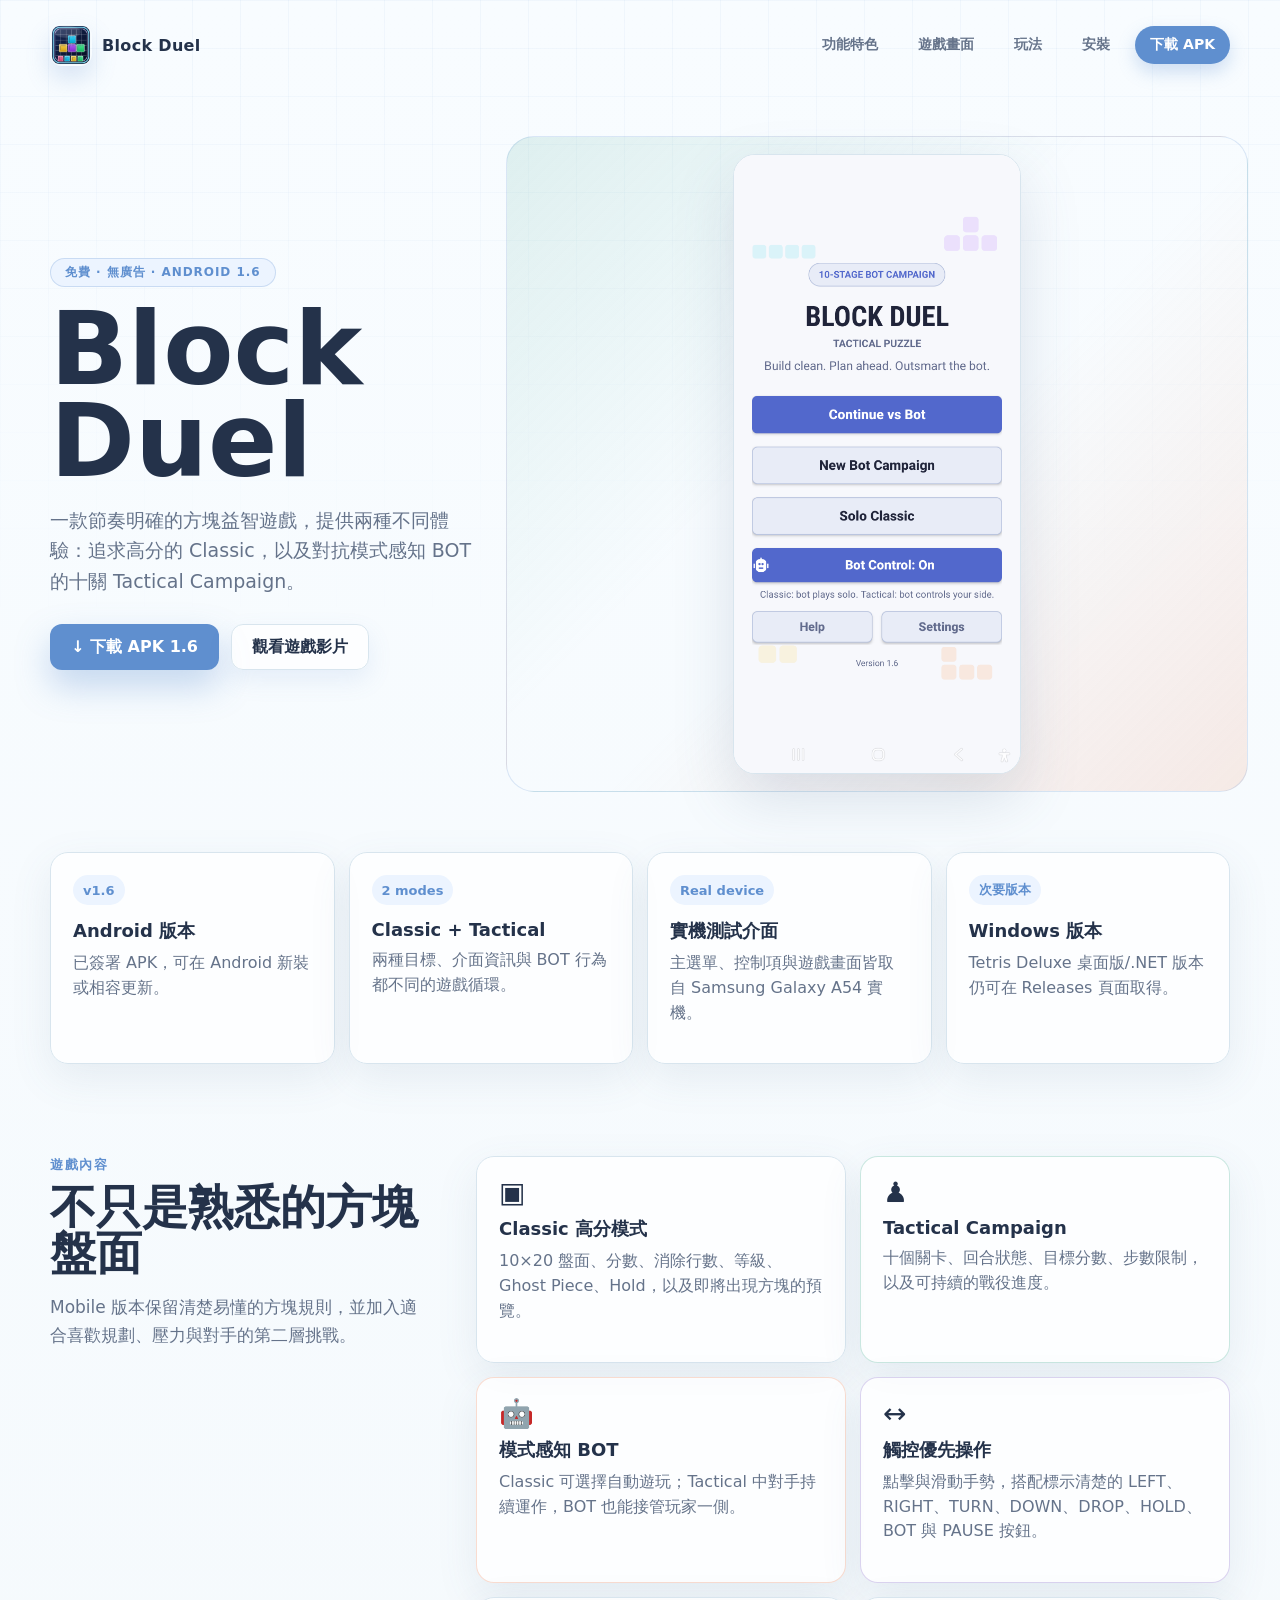
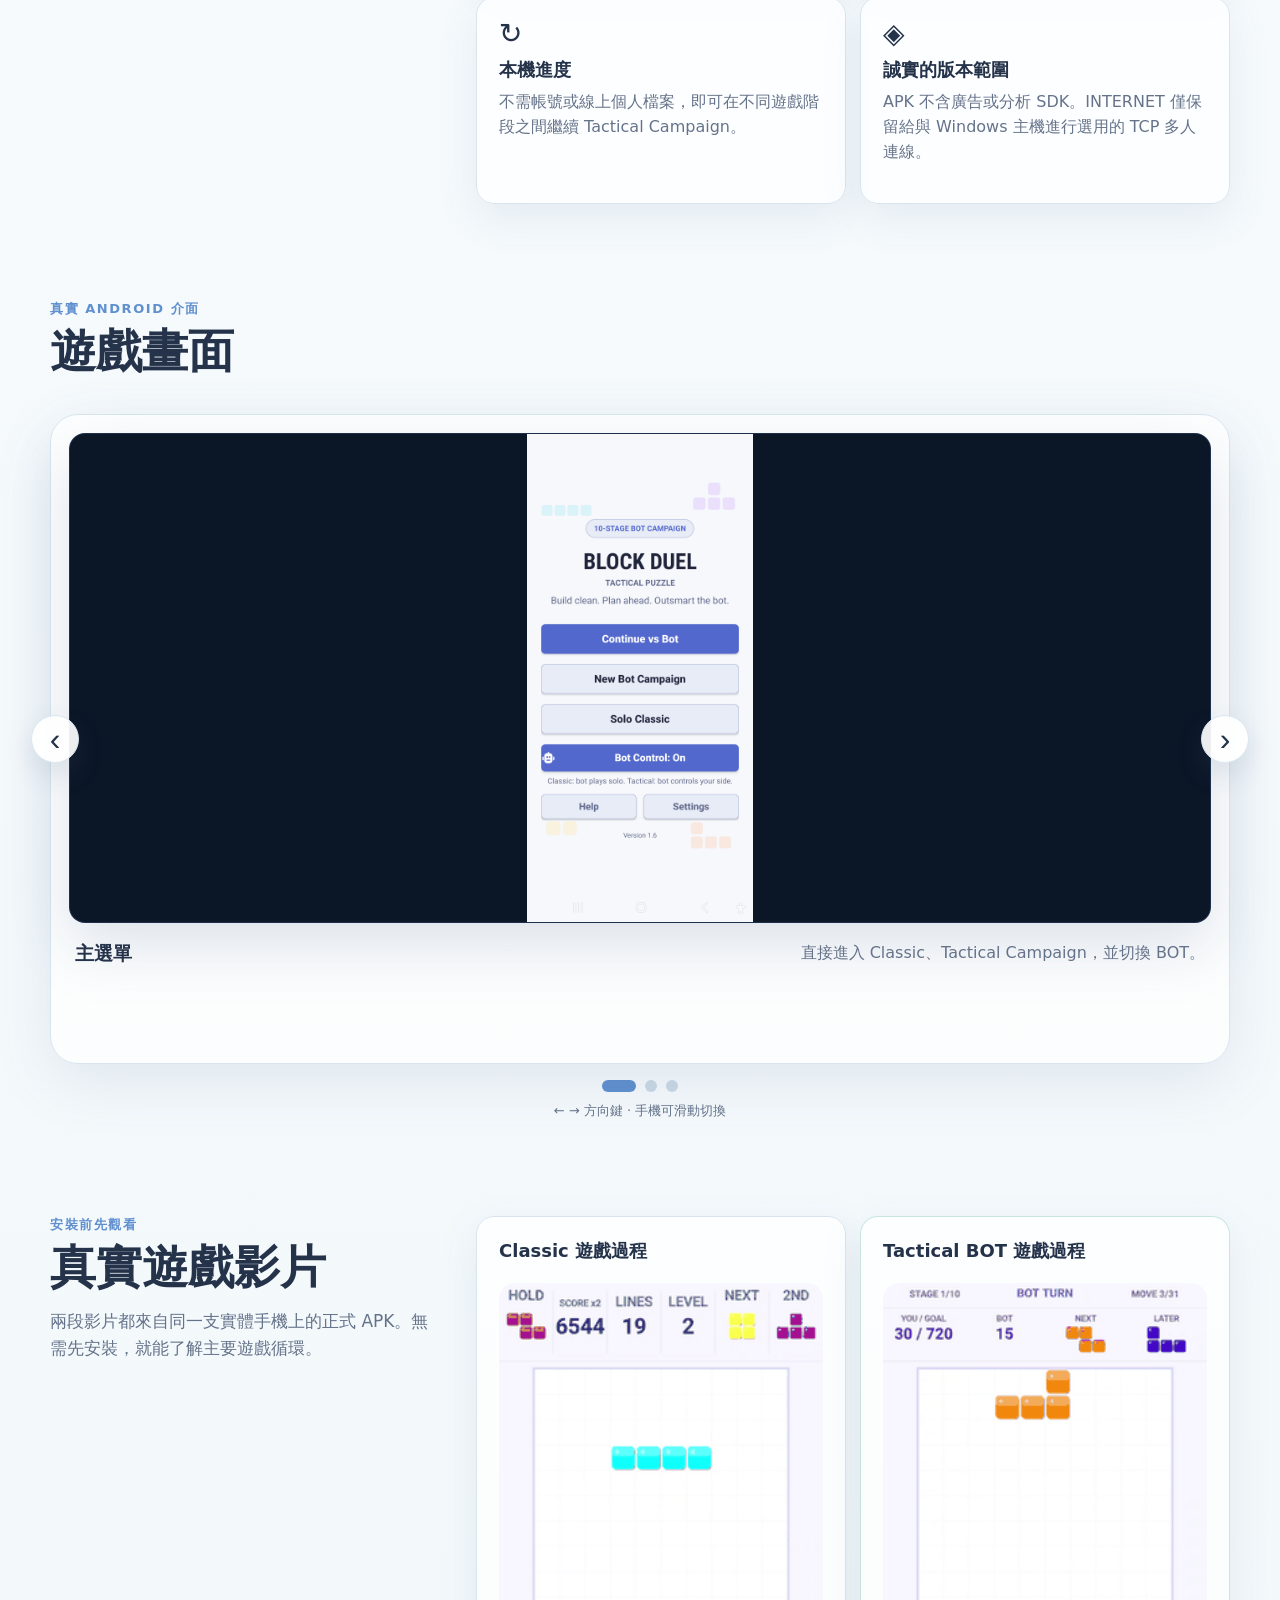
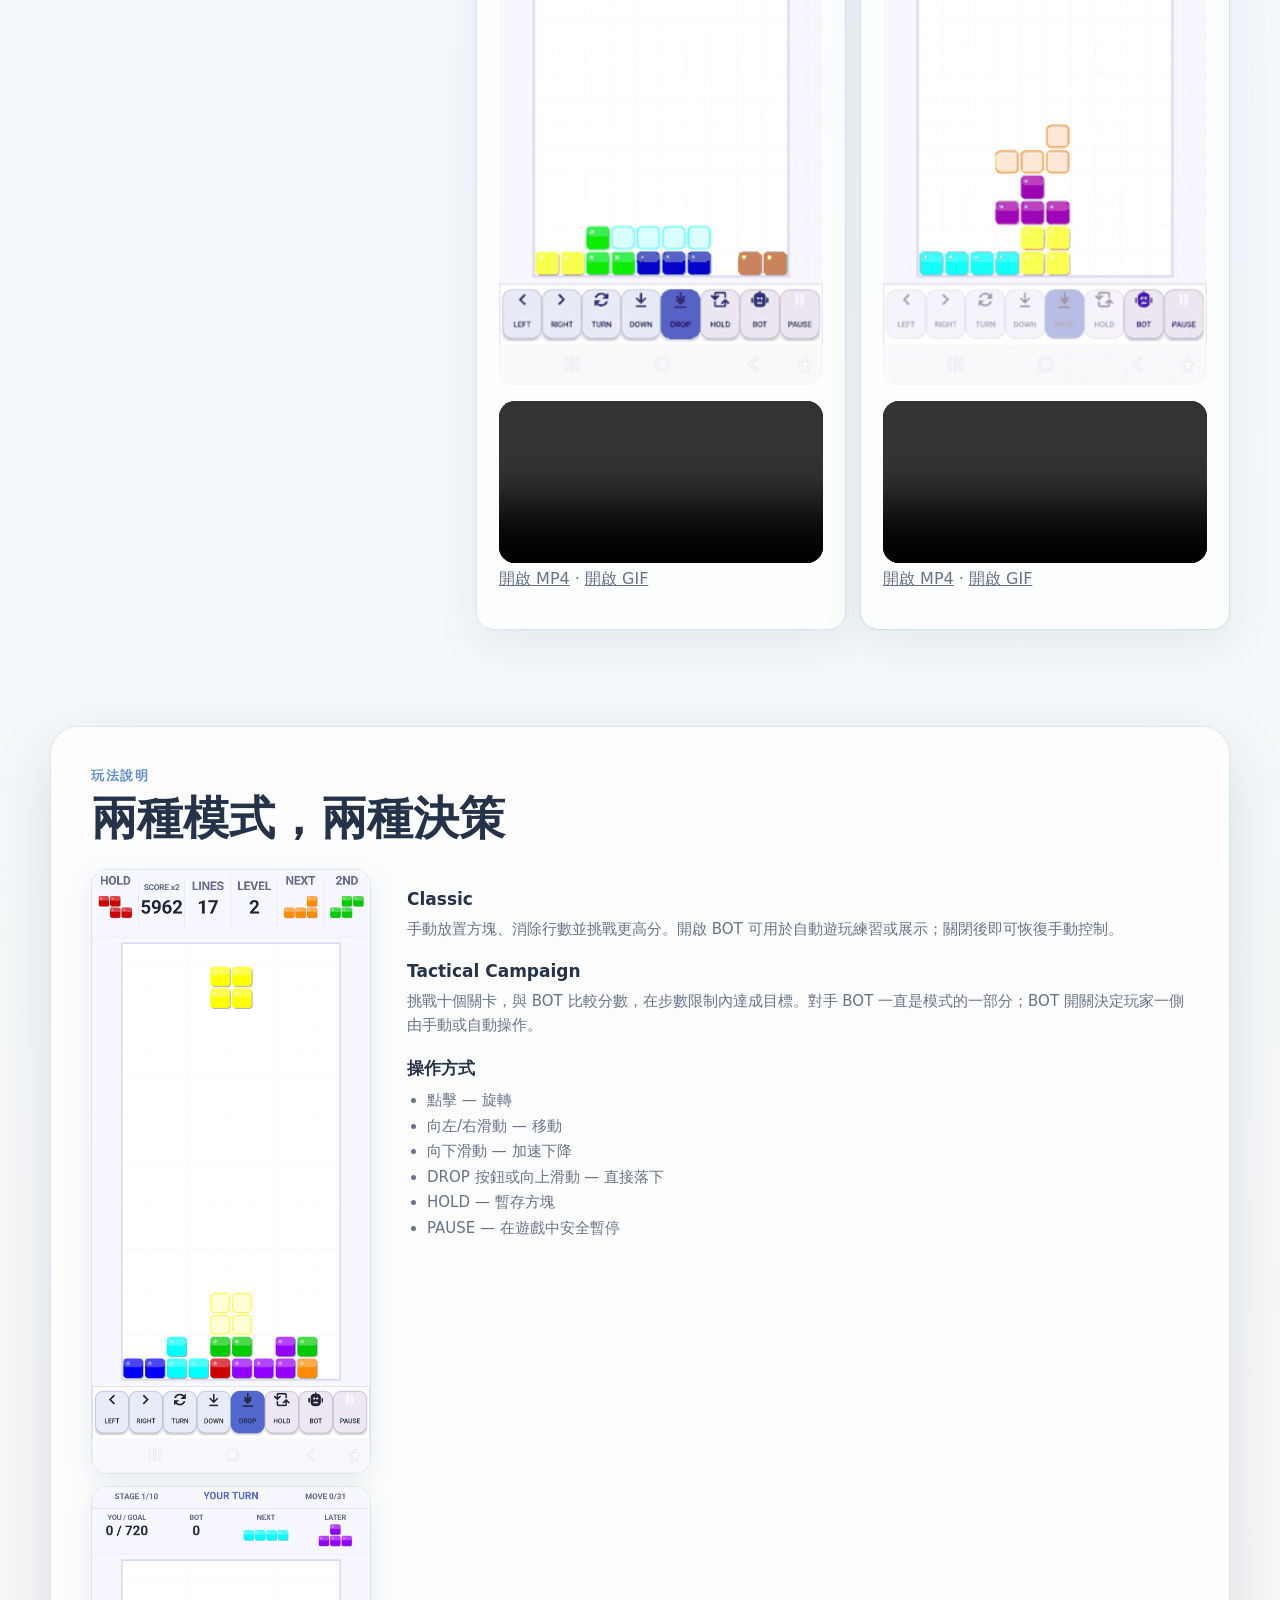
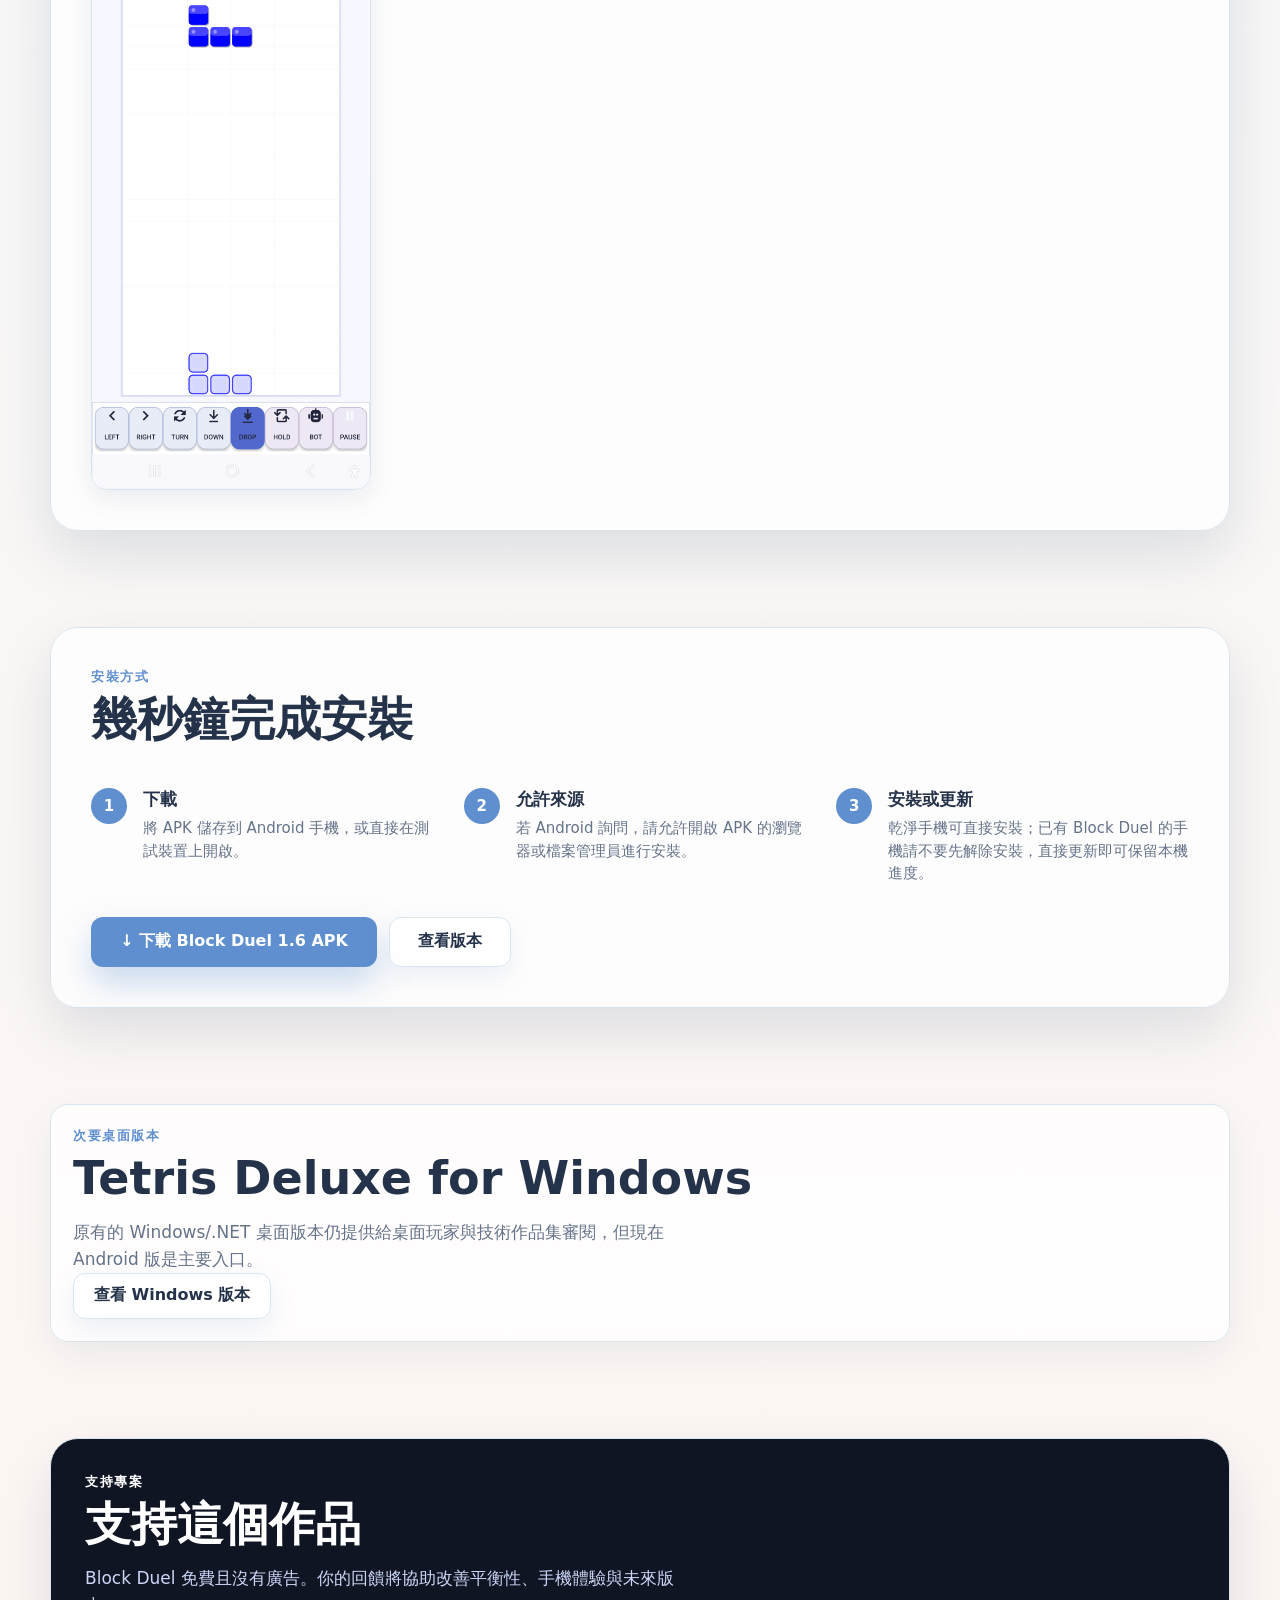
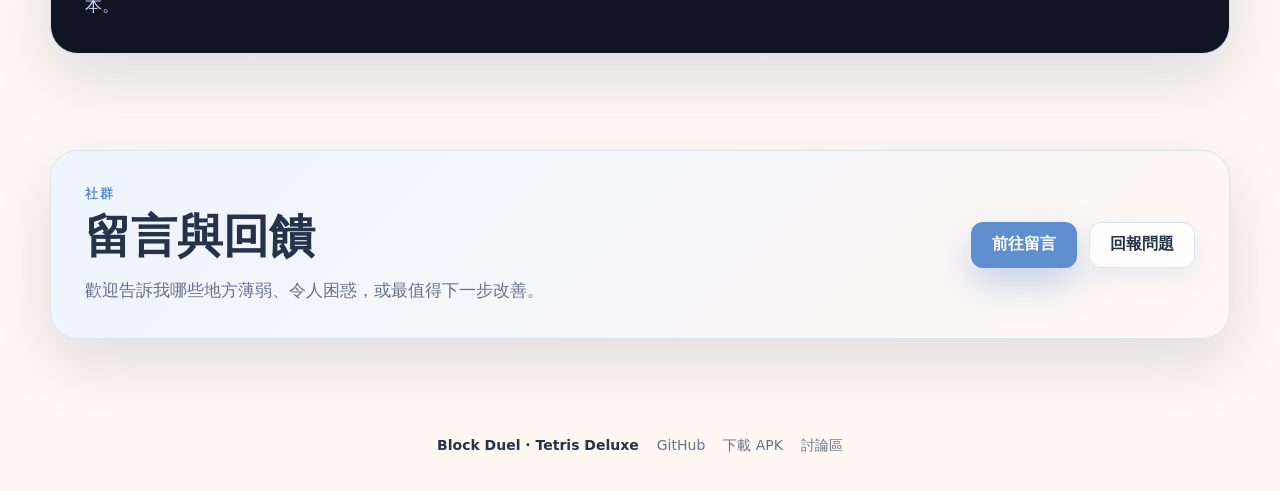
==== commit 689dc29d: "Bust tactical preview asset cache" ====
--- a/docs/index.html
+++ b/docs/index.html
@@ -139,7 +139,7 @@
       <div><p class="eyebrow">安裝前先觀看</p><h2>真實遊戲影片</h2><p class="lead small">兩段影片都來自同一支實體手機上的正式 APK。無需先安裝，就能了解主要遊戲循環。</p></div>
       <div class="feature-grid">
         <article><strong>Classic 遊戲過程</strong><img src="assets/android-classic-gameplay.gif" alt="Classic 遊戲過程 GIF 預覽" style="width:100%;border-radius:16px;margin:12px 0"><video controls preload="metadata" style="width:100%;border-radius:16px;background:#111" src="assets/android-classic-gameplay.mp4"></video><p><a href="assets/android-classic-gameplay.mp4">開啟 MP4</a> · <a href="assets/android-classic-gameplay.gif">開啟 GIF</a></p></article>
-        <article><strong>Tactical BOT 遊戲過程</strong><img src="assets/android-tactical-bot.gif" alt="Tactical BOT 遊戲過程 GIF 預覽" style="width:100%;border-radius:16px;margin:12px 0"><video controls preload="metadata" style="width:100%;border-radius:16px;background:#111" src="assets/android-tactical-bot.mp4"></video><p><a href="assets/android-tactical-bot.mp4">開啟 MP4</a> · <a href="assets/android-tactical-bot.gif">開啟 GIF</a></p></article>
+        <article><strong>Tactical BOT 遊戲過程</strong><img src="assets/android-tactical-bot.gif?v=1.6.3" alt="Tactical BOT 遊戲過程 GIF 預覽" style="width:100%;border-radius:16px;margin:12px 0"><video controls preload="metadata" style="width:100%;border-radius:16px;background:#111" src="assets/android-tactical-bot.mp4?v=1.6.3"></video><p><a href="assets/android-tactical-bot.mp4?v=1.6.3">開啟 MP4</a> · <a href="assets/android-tactical-bot.gif?v=1.6.3">開啟 GIF</a></p></article>
       </div>
     </section>
 
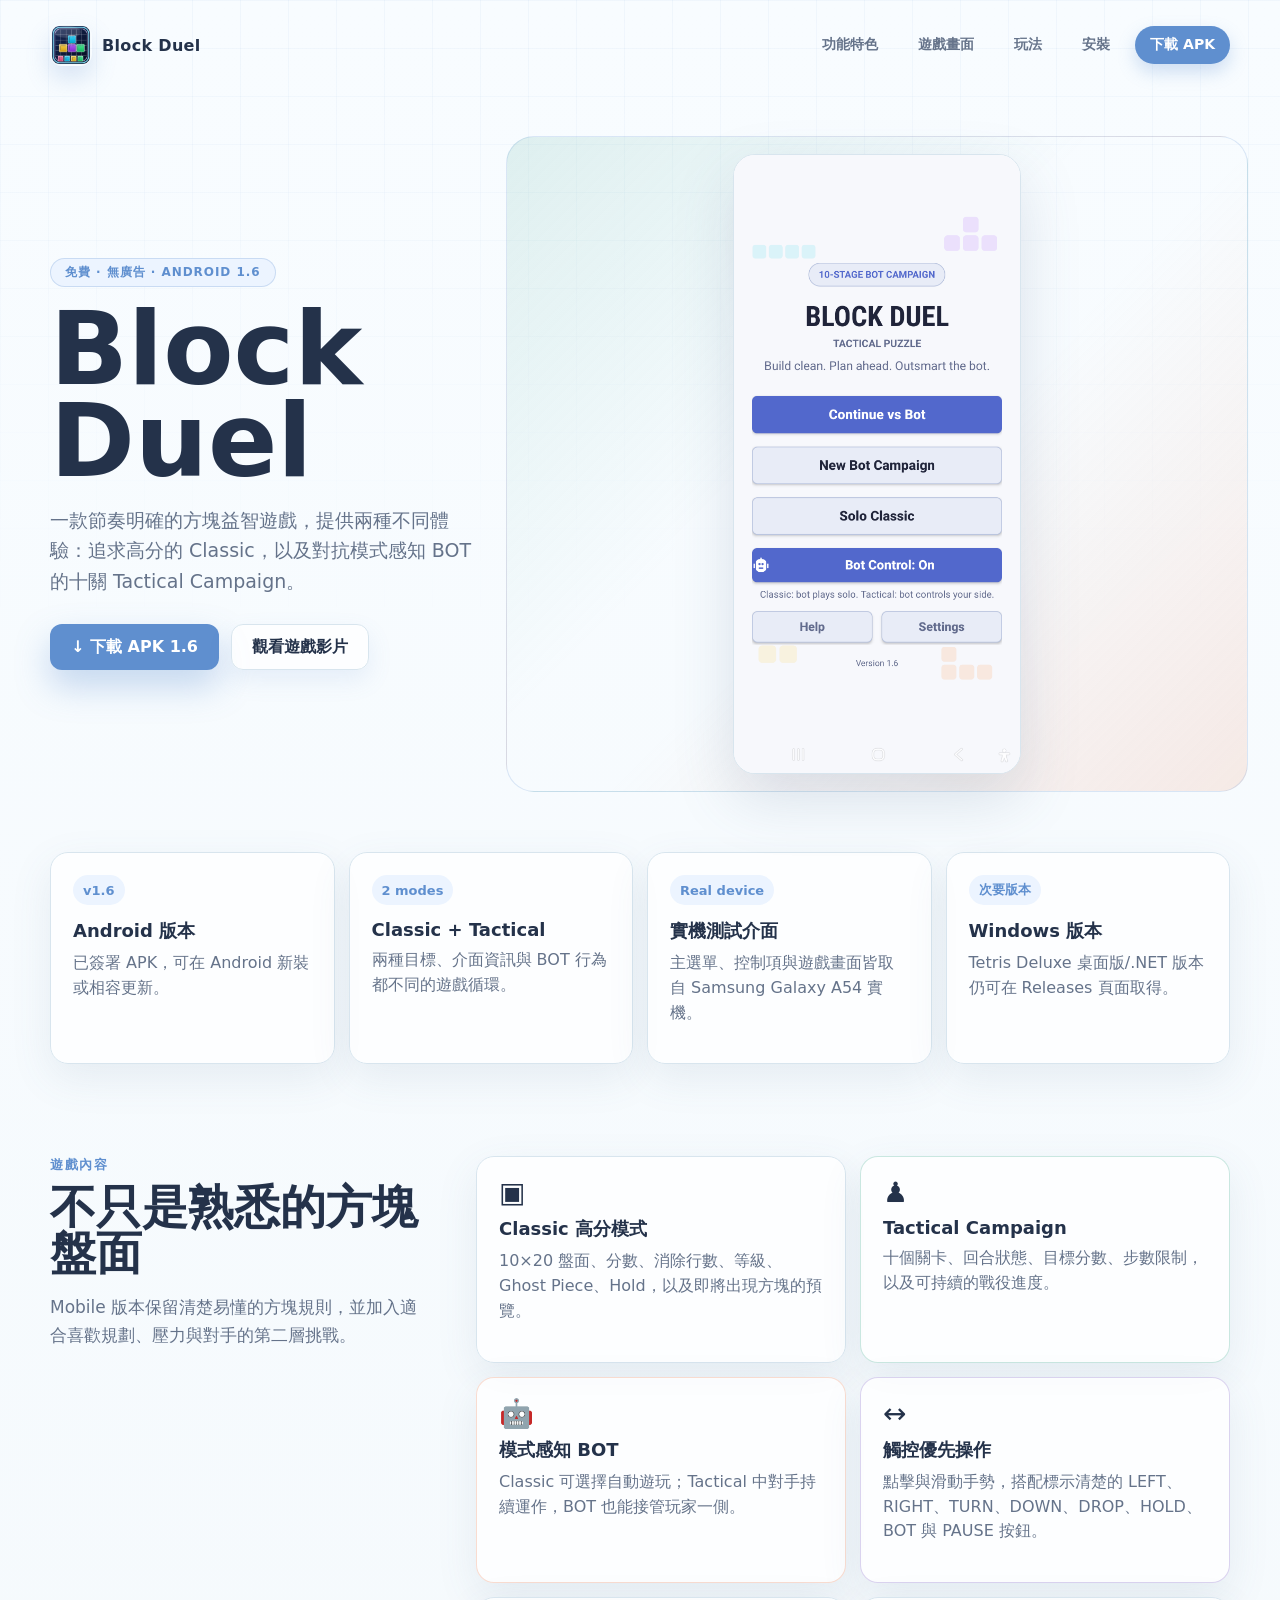
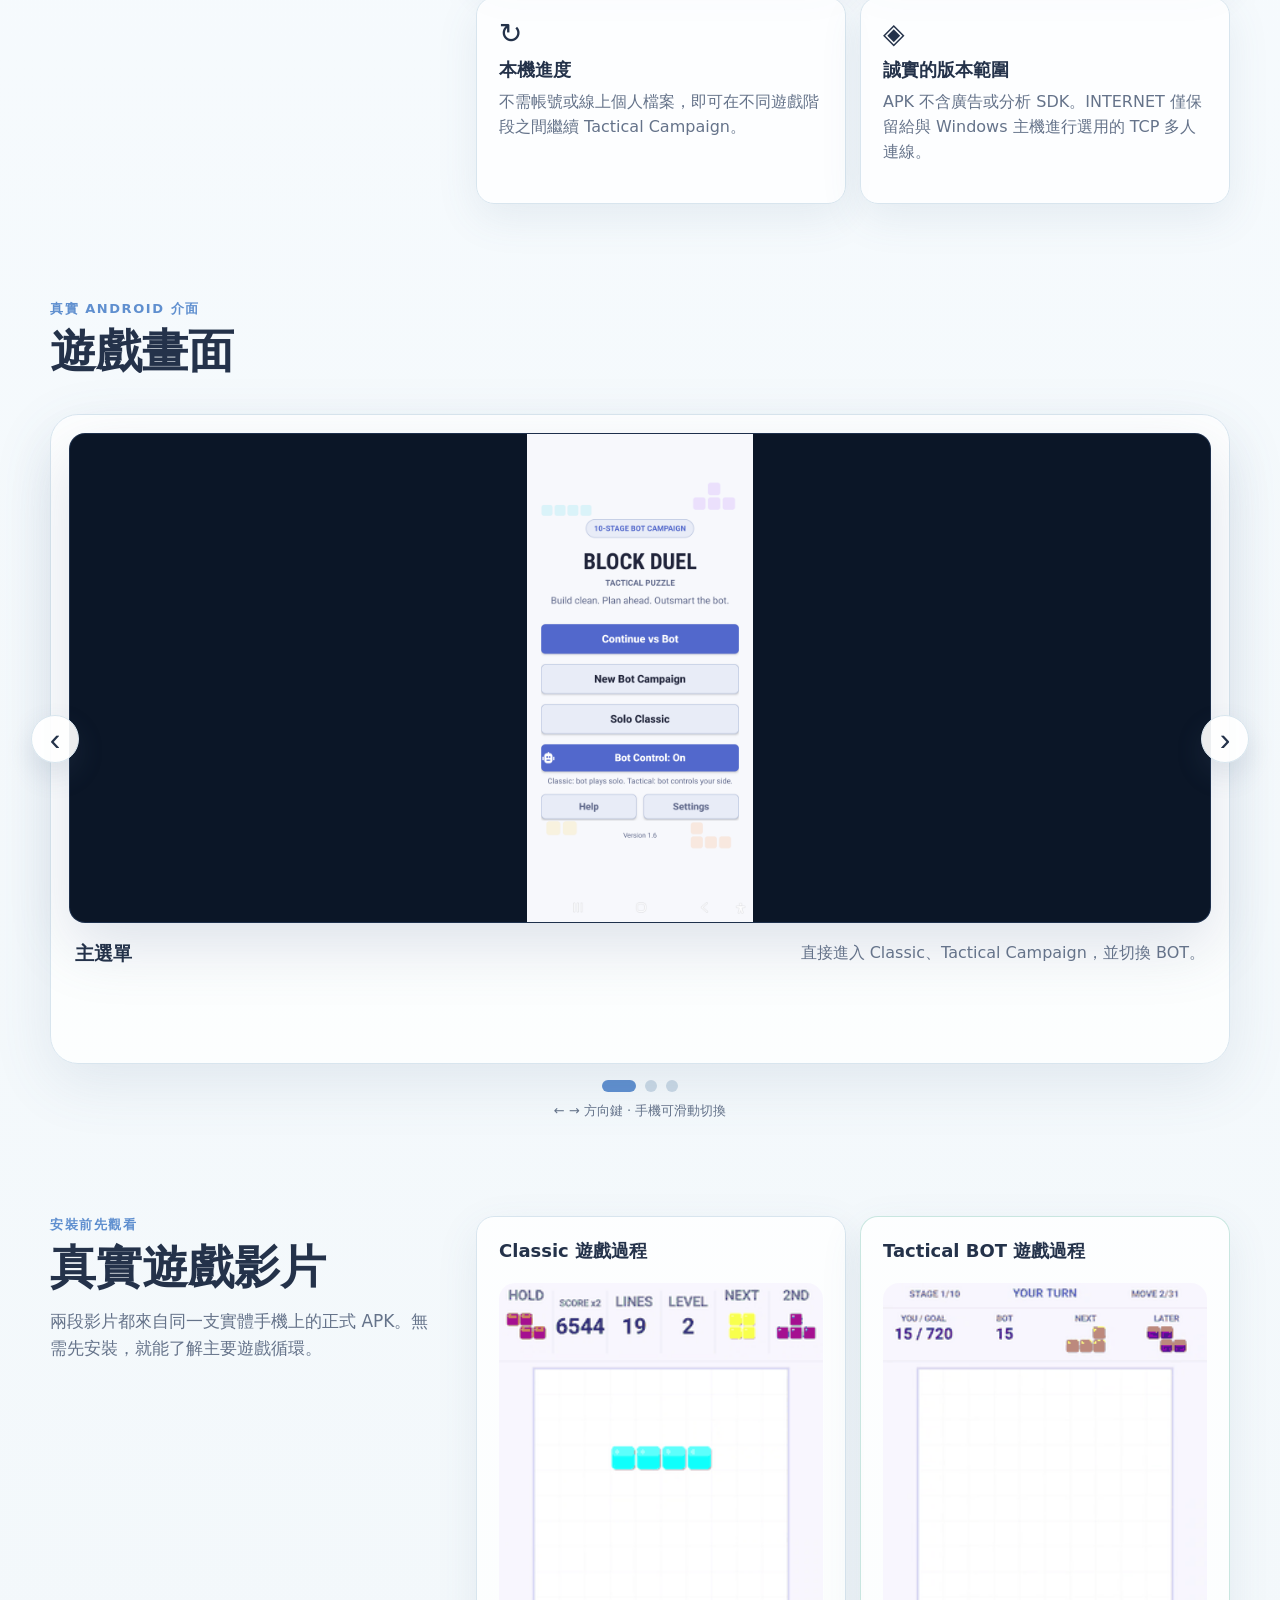
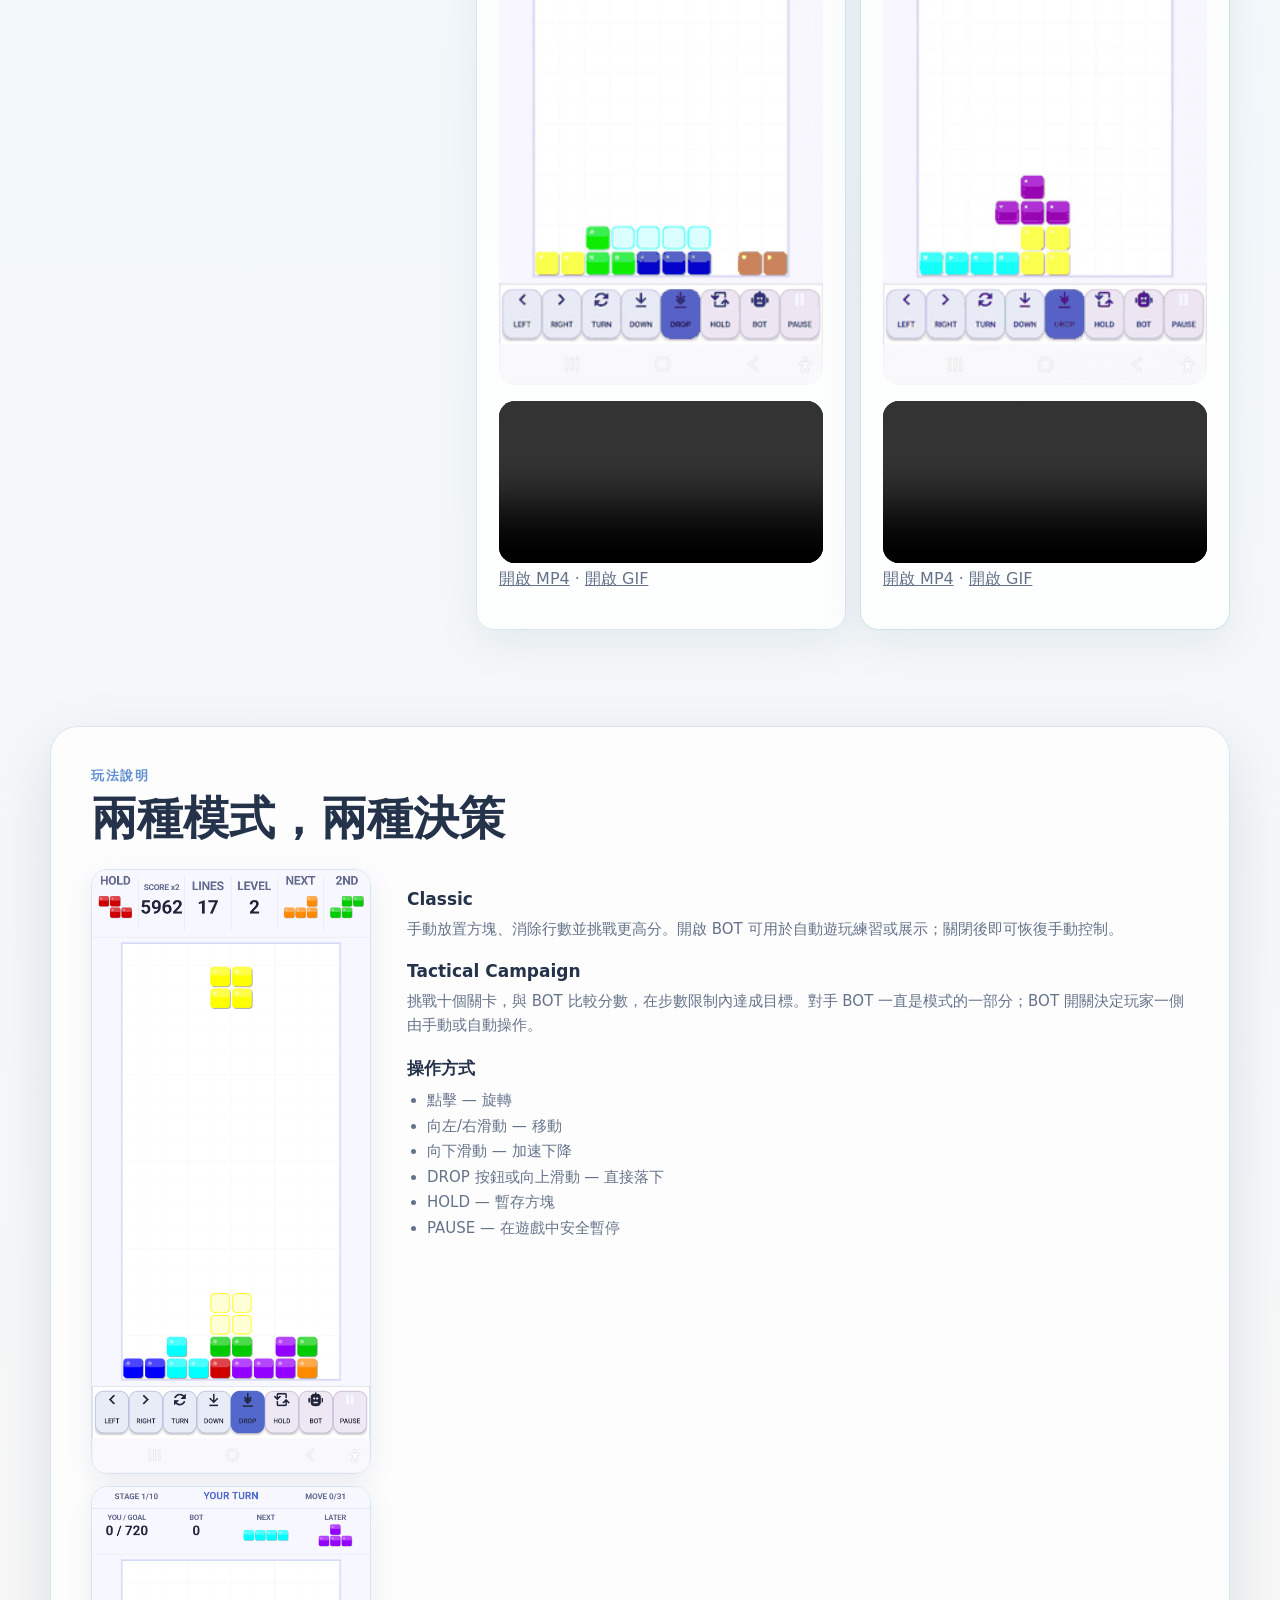
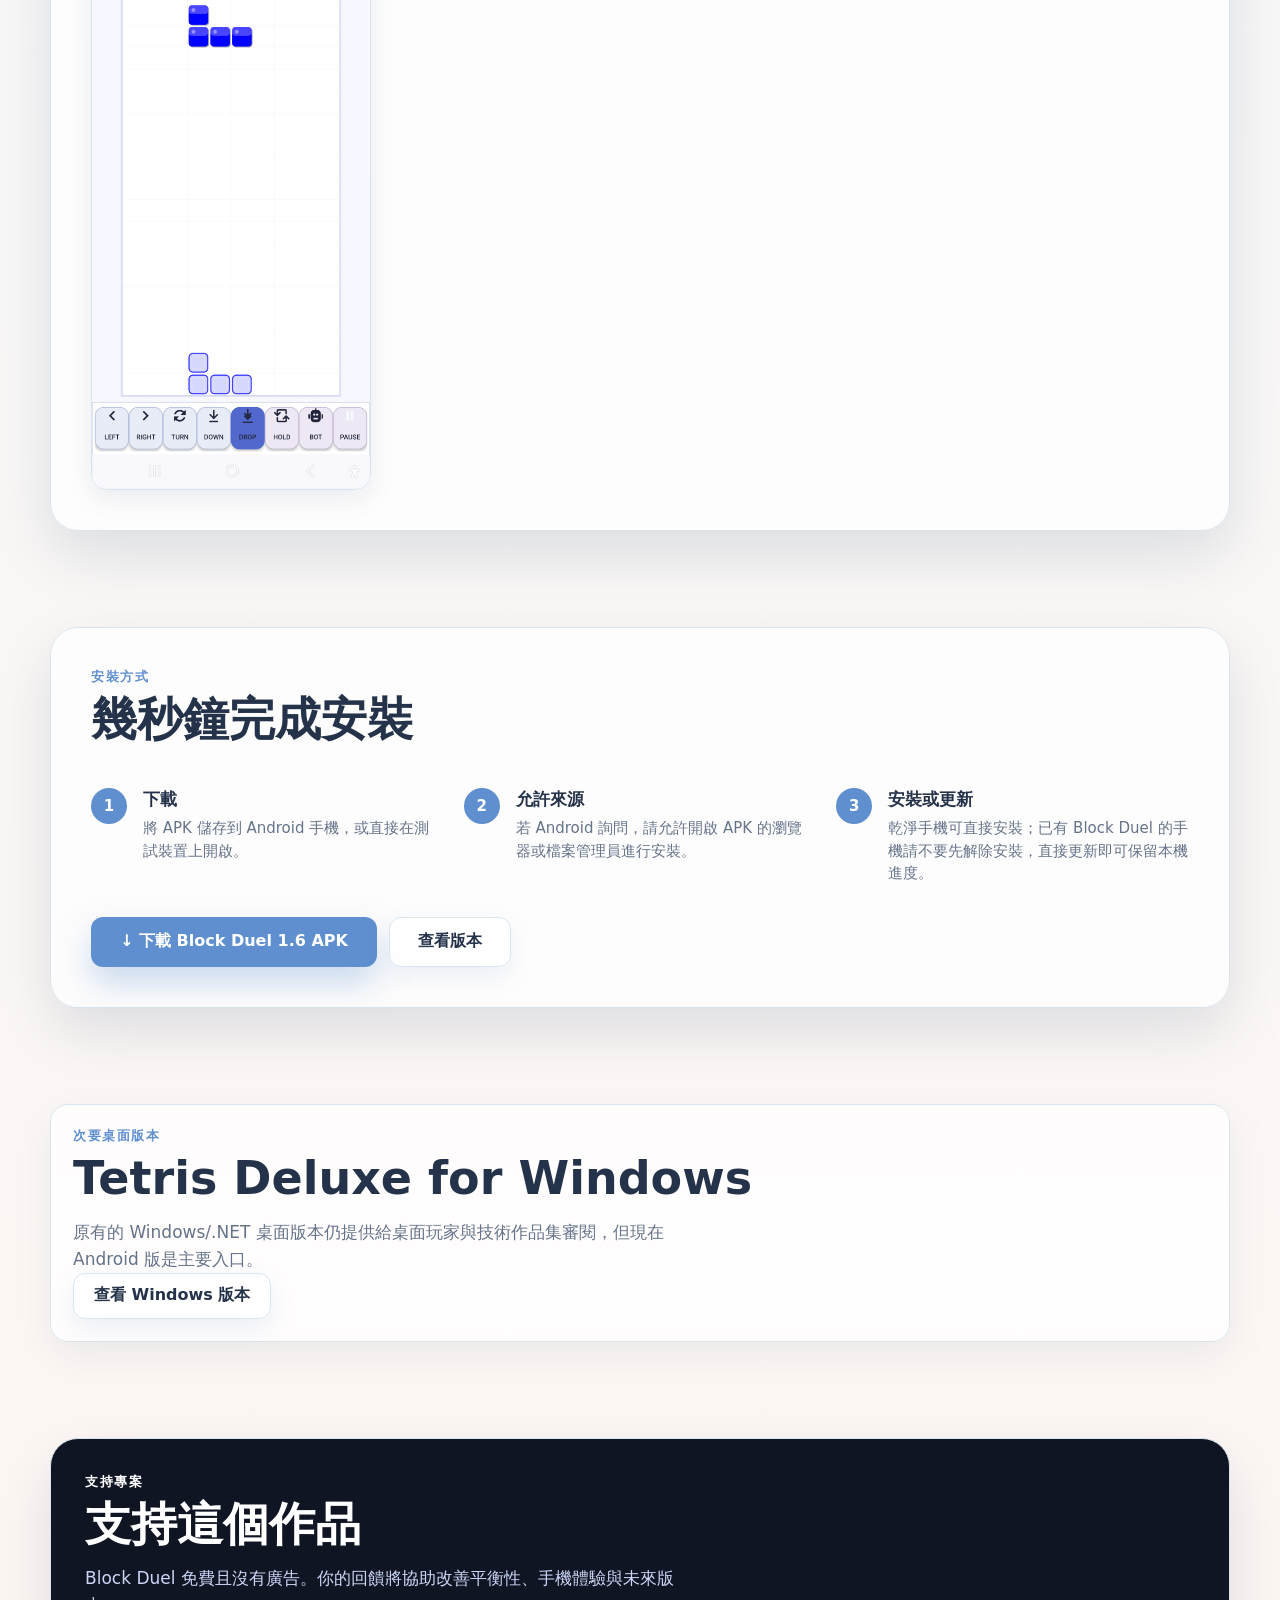
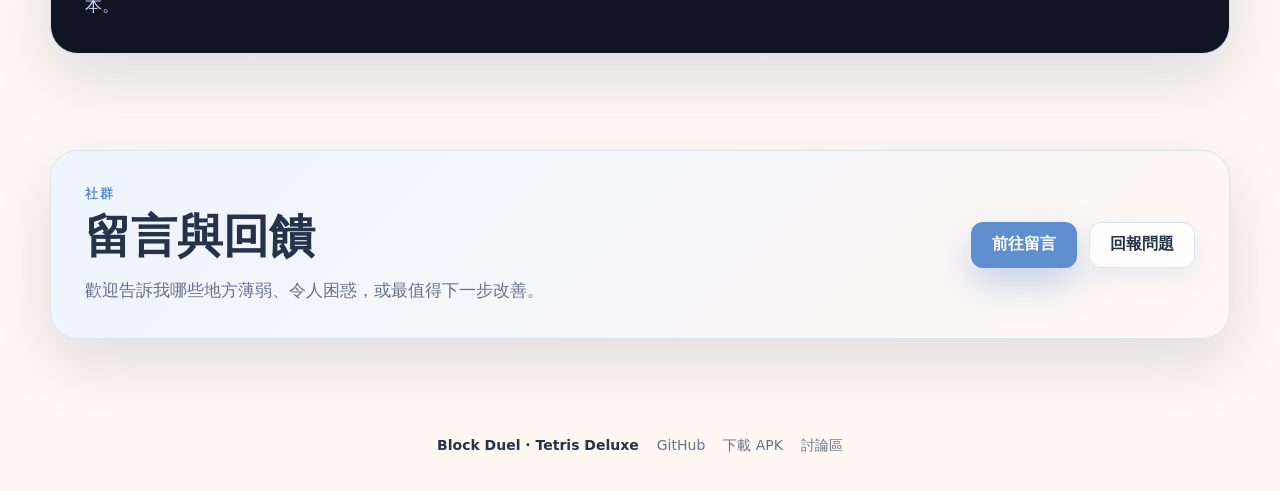
==== commit a08b64af: "Use cache-proof clean tactical preview files" ====
--- a/docs/index.html
+++ b/docs/index.html
@@ -139,7 +139,7 @@
       <div><p class="eyebrow">安裝前先觀看</p><h2>真實遊戲影片</h2><p class="lead small">兩段影片都來自同一支實體手機上的正式 APK。無需先安裝，就能了解主要遊戲循環。</p></div>
       <div class="feature-grid">
         <article><strong>Classic 遊戲過程</strong><img src="assets/android-classic-gameplay.gif" alt="Classic 遊戲過程 GIF 預覽" style="width:100%;border-radius:16px;margin:12px 0"><video controls preload="metadata" style="width:100%;border-radius:16px;background:#111" src="assets/android-classic-gameplay.mp4"></video><p><a href="assets/android-classic-gameplay.mp4">開啟 MP4</a> · <a href="assets/android-classic-gameplay.gif">開啟 GIF</a></p></article>
-        <article><strong>Tactical BOT 遊戲過程</strong><img src="assets/android-tactical-bot.gif?v=1.6.3" alt="Tactical BOT 遊戲過程 GIF 預覽" style="width:100%;border-radius:16px;margin:12px 0"><video controls preload="metadata" style="width:100%;border-radius:16px;background:#111" src="assets/android-tactical-bot.mp4?v=1.6.3"></video><p><a href="assets/android-tactical-bot.mp4?v=1.6.3">開啟 MP4</a> · <a href="assets/android-tactical-bot.gif?v=1.6.3">開啟 GIF</a></p></article>
+        <article><strong>Tactical BOT 遊戲過程</strong><img src="assets/android-tactical-bot-clean.gif" alt="Tactical BOT 遊戲過程 GIF 預覽" style="width:100%;border-radius:16px;margin:12px 0"><video controls preload="metadata" style="width:100%;border-radius:16px;background:#111" src="assets/android-tactical-bot-clean.mp4"></video><p><a href="assets/android-tactical-bot-clean.mp4">開啟 MP4</a> · <a href="assets/android-tactical-bot-clean.gif">開啟 GIF</a></p></article>
       </div>
     </section>
 
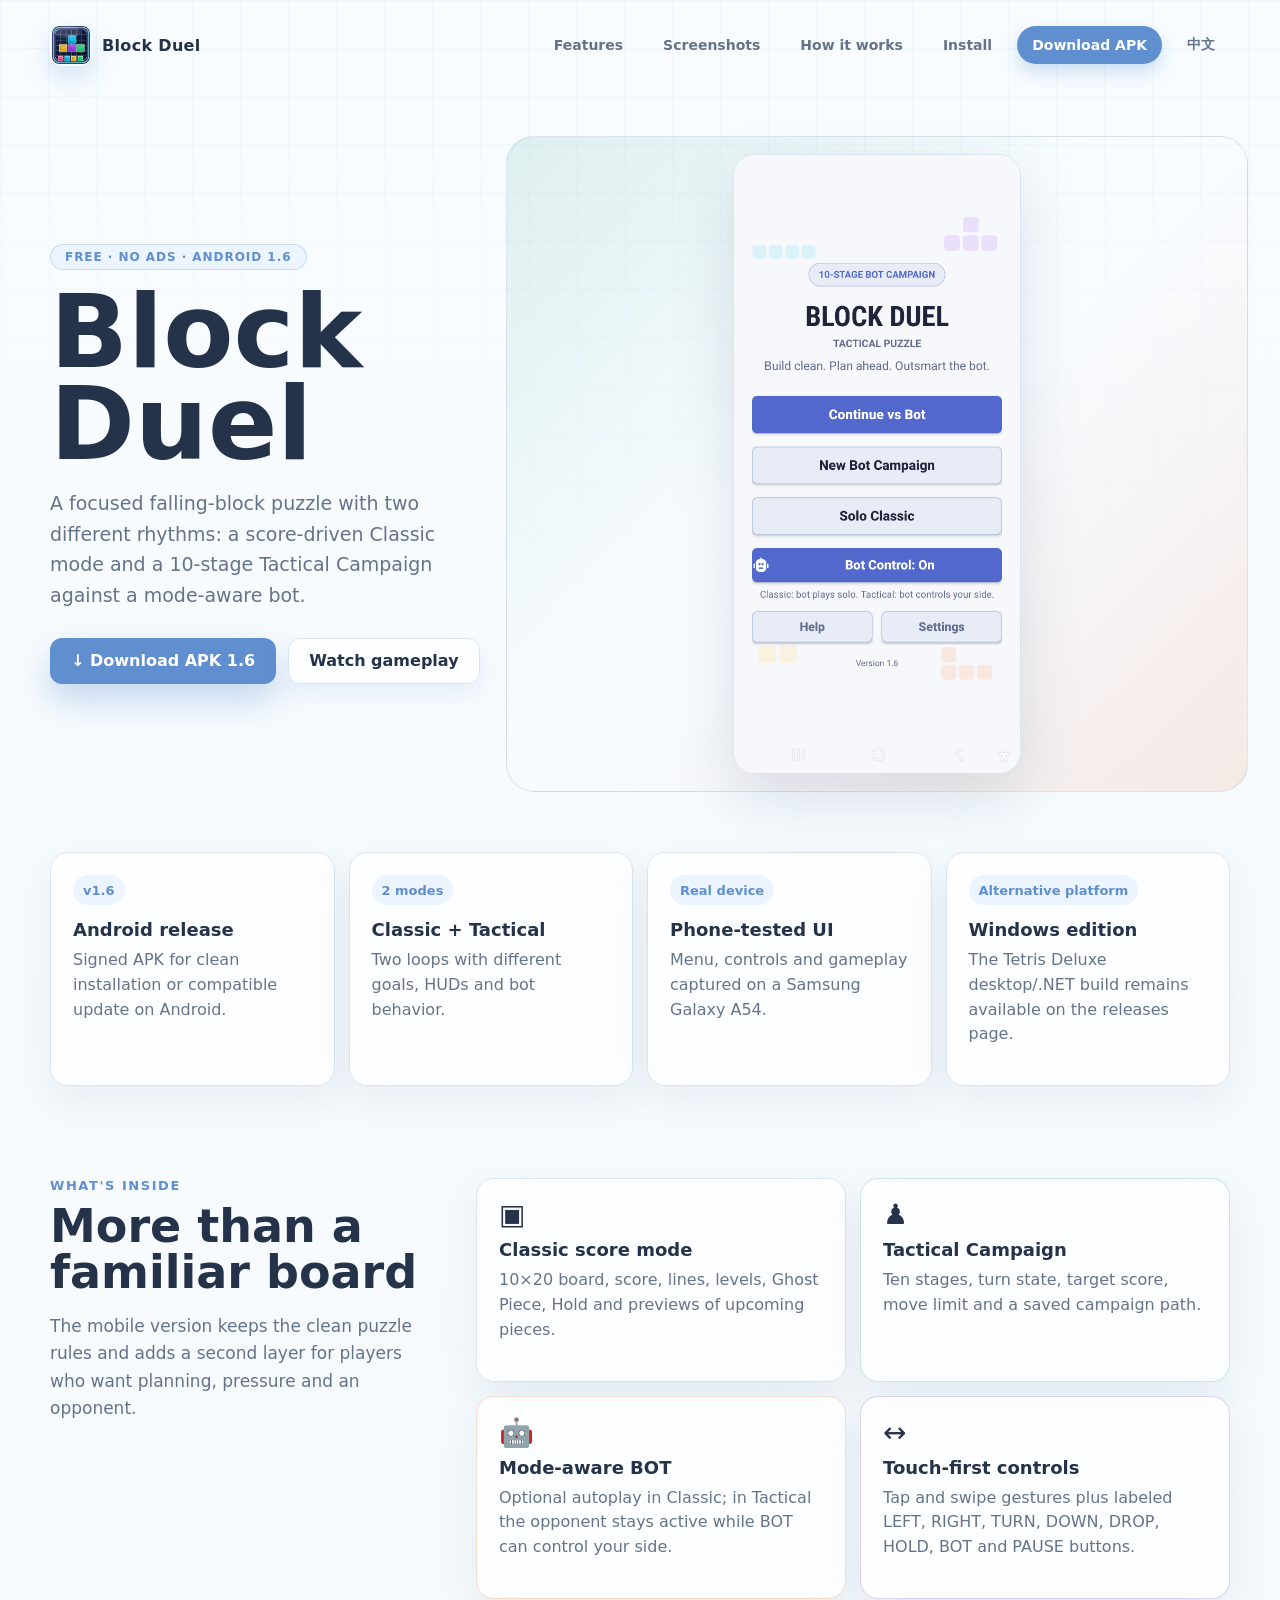
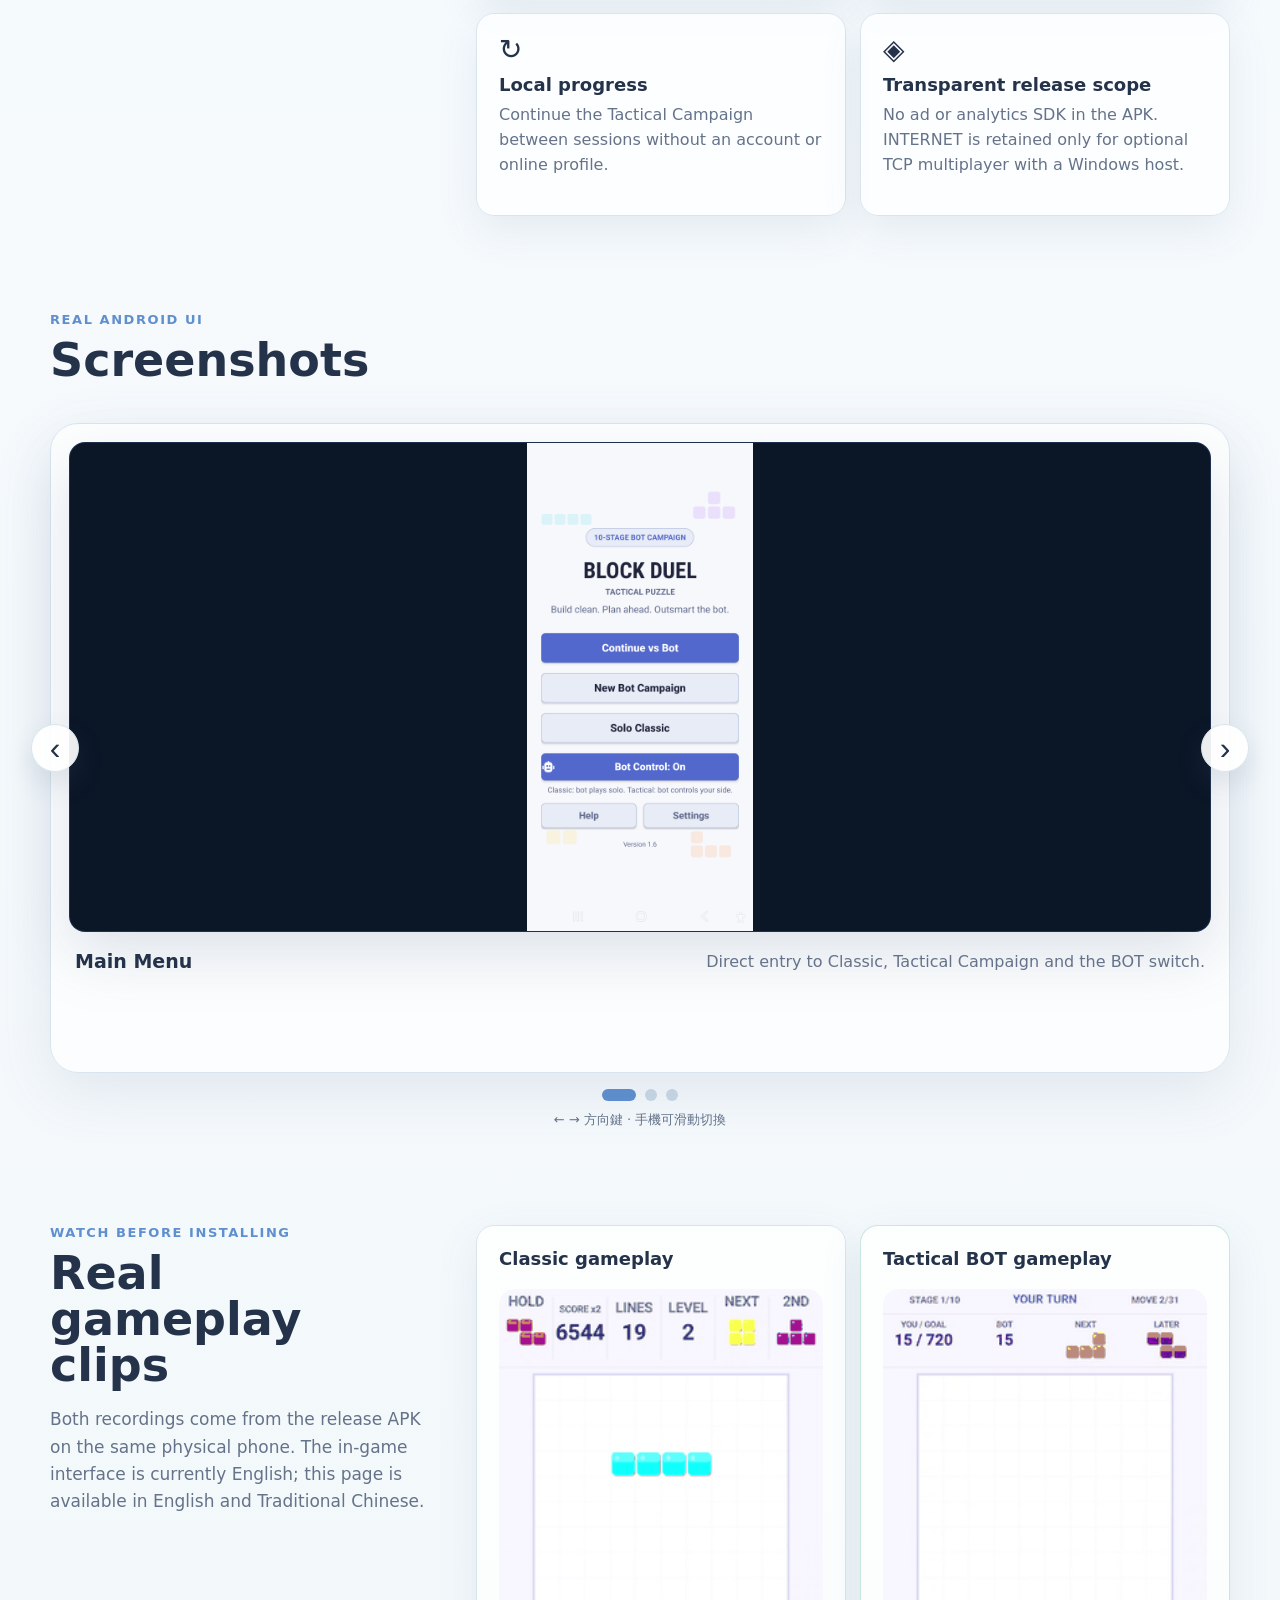
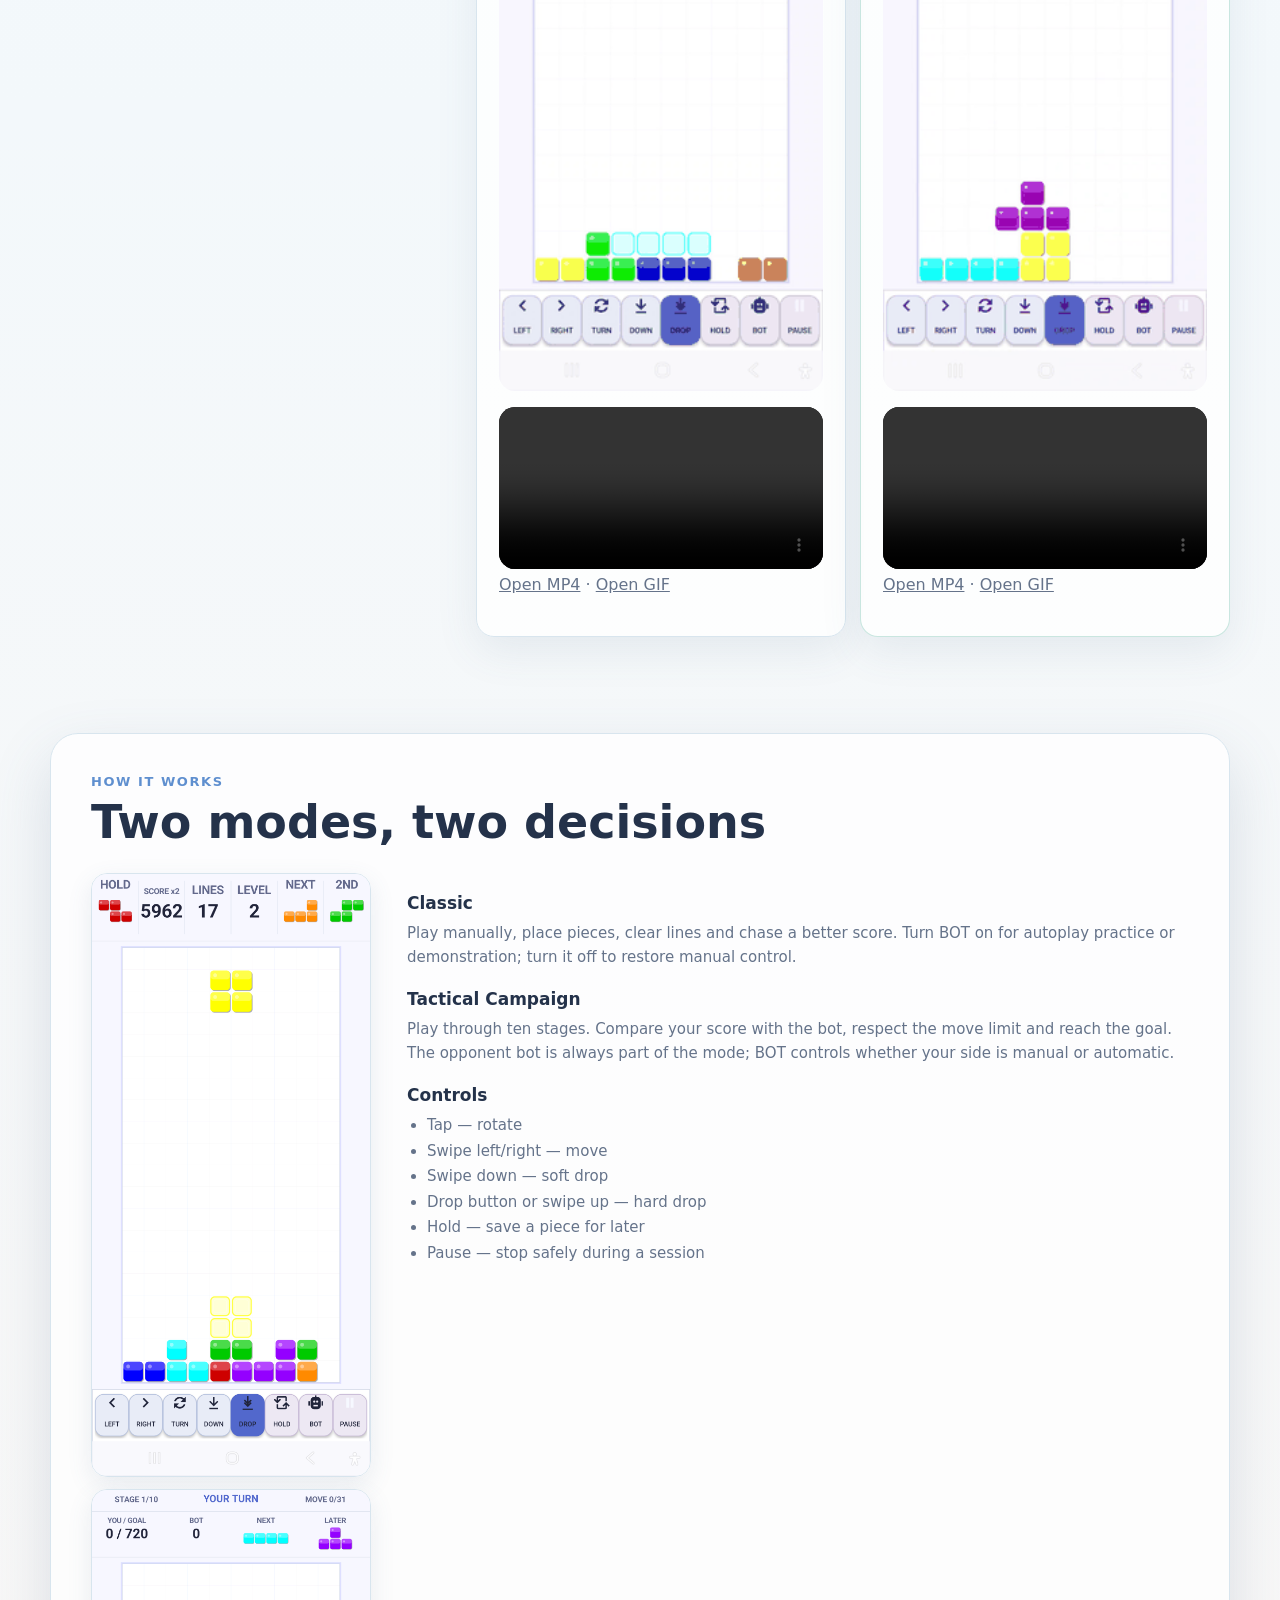
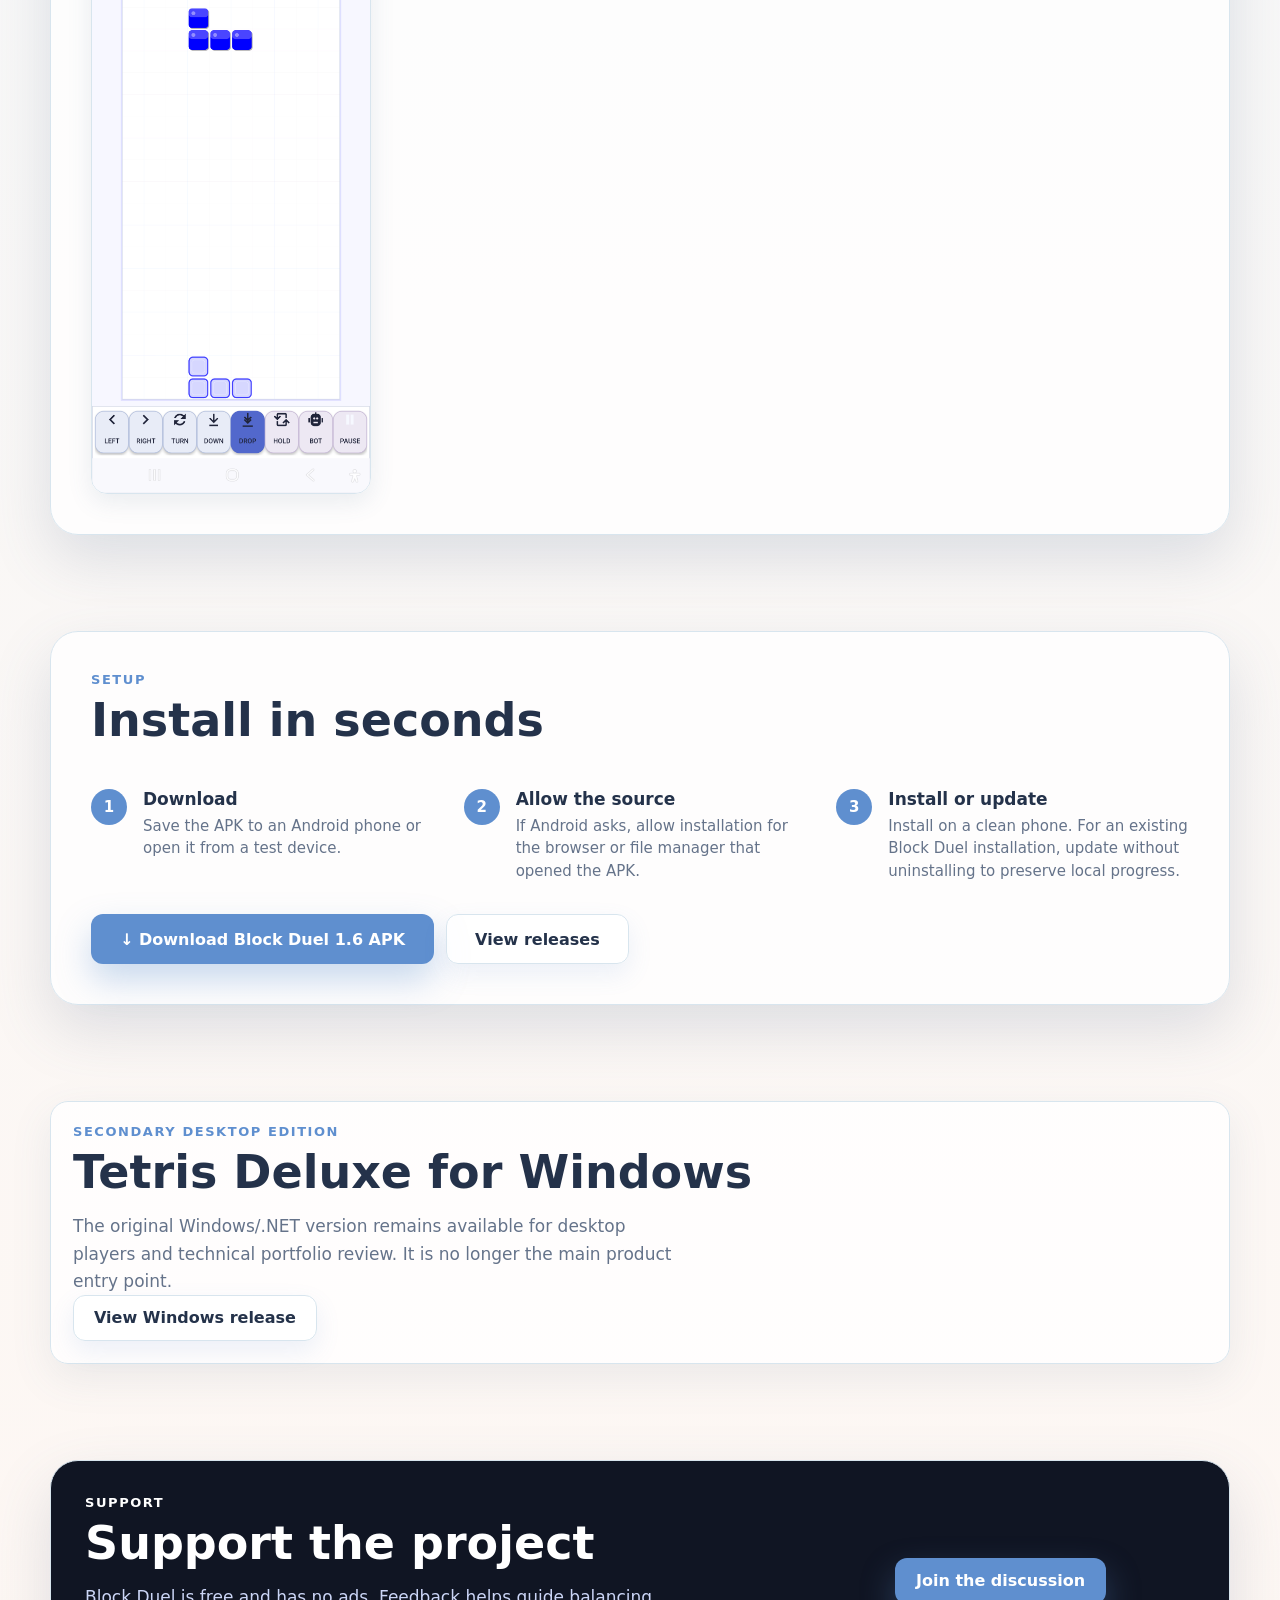
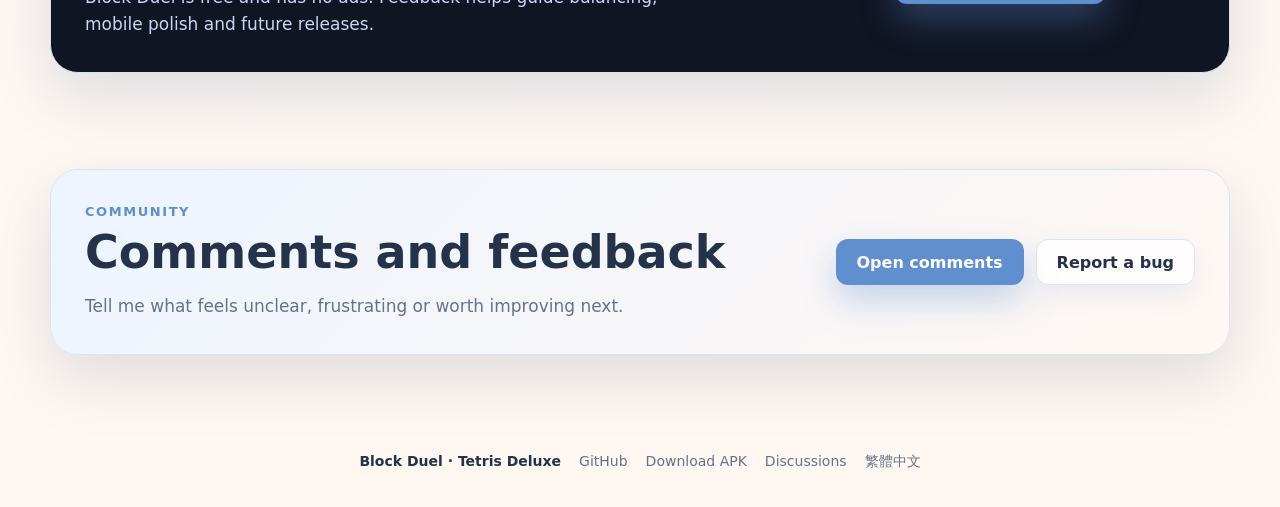
==== commit 32227c1d: "Add English default and polished Taiwan Chinese page" ====
--- a/docs/index.html
+++ b/docs/index.html
@@ -1,25 +1,30 @@
 <!doctype html>
-<html lang="zh-Hant-TW">
+<html lang="en">
 <head>
   <meta charset="utf-8">
   <meta name="viewport" content="width=device-width, initial-scale=1">
-  <title>Block Duel — Android 方塊益智遊戲與戰術機器人戰役</title>
-  <meta name="description" content="下載 Block Duel 1.6 Android 版：經典方塊、觸控操作、戰術戰役，以及會依模式行動的 BOT。">
-  <meta name="keywords" content="Block Duel, Android 遊戲, 方塊益智遊戲, 戰術機器人, 觸控遊戲">
+  <title>Block Duel — Android Puzzle Game with Tactical Bot Campaign</title>
+  <meta name="description" content="Download Block Duel 1.6 for Android: Classic falling blocks, touch controls, a Tactical Campaign and a mode-aware bot.">
+  <meta name="keywords" content="Block Duel, Android puzzle game, Tetris game, tactical bot campaign, touch controls, falling blocks">
   <meta name="author" content="Denis-RZ">
   <meta name="robots" content="index, follow">
   <link rel="canonical" href="https://denis-rz.github.io/TetrisDeluxe/">
   <meta property="og:type" content="website">
-  <meta property="og:title" content="Block Duel — Android 方塊益智遊戲">
-  <meta property="og:description" content="經典方塊玩法，加上對抗智慧 BOT 的十關戰術戰役。">
+  <meta property="og:title" content="Block Duel — Android Puzzle Game">
+  <meta property="og:description" content="Classic falling blocks and a 10-stage Tactical Campaign against a mode-aware bot.">
   <meta property="og:url" content="https://denis-rz.github.io/TetrisDeluxe/">
   <meta property="og:image" content="https://denis-rz.github.io/TetrisDeluxe/assets/android-main-menu.png">
   <meta property="og:site_name" content="Block Duel">
   <meta name="twitter:card" content="summary_large_image">
-  <meta name="twitter:title" content="Block Duel — Android 方塊益智遊戲">
-  <meta name="twitter:description" content="下載 Block Duel 1.6 Android 版，體驗觸控操作、戰術戰役與模式感知 BOT。">
+  <meta name="twitter:title" content="Block Duel — Android Puzzle Game">
+  <meta name="twitter:description" content="Download Block Duel 1.6 for Android with touch controls, Tactical Campaign and a mode-aware bot.">
   <meta name="twitter:image" content="https://denis-rz.github.io/TetrisDeluxe/assets/android-main-menu.png">
   <meta name="theme-color" content="#f7fbff">
+  <link rel="icon" type="image/png" href="assets/icon.png">
+  <link rel="apple-touch-icon" href="assets/icon.png">
+  <link rel="alternate" hreflang="en" href="https://denis-rz.github.io/TetrisDeluxe/">
+  <link rel="alternate" hreflang="zh-Hant-TW" href="https://denis-rz.github.io/TetrisDeluxe/zh-tw/">
+  <link rel="alternate" hreflang="x-default" href="https://denis-rz.github.io/TetrisDeluxe/">
   <link rel="stylesheet" href="styles.css?v=1.6.2">
   <script async src="https://www.googletagmanager.com/gtag/js?id=G-CJQLMPDZRV"></script>
   <script>
@@ -36,7 +41,7 @@
       "applicationCategory": "GameApplication",
       "applicationSubCategory": "Puzzle Game",
       "operatingSystem": "Android",
-      "description": "Android 方塊益智遊戲，包含 Classic、Tactical Campaign、觸控操作與模式感知 BOT。",
+      "description": "Android falling-block puzzle game with Classic play, Tactical Campaign, touch controls and a mode-aware bot.",
       "image": "https://denis-rz.github.io/TetrisDeluxe/assets/android-main-menu.png",
       "screenshot": [
         "https://denis-rz.github.io/TetrisDeluxe/assets/android-main-menu.png",
@@ -54,128 +59,129 @@
 </head>
 <body>
   <header class="site-header">
-    <a class="brand" href="#top" aria-label="Block Duel 首頁">
+    <a class="brand" href="#top" aria-label="Block Duel home">
       <img src="assets/icon.png" alt="" class="brand-icon">
       <span>Block Duel</span>
     </a>
-    <nav aria-label="主要導覽">
-      <a href="#features">功能特色</a>
-      <a href="#gallery">遊戲畫面</a>
-      <a href="#android">玩法</a>
-      <a href="#install">安裝</a>
-      <a href="assets/Block-Duel-1.6.apk" class="nav-download">下載 APK</a>
+    <nav aria-label="Main navigation">
+      <a href="#features">Features</a>
+      <a href="#gallery">Screenshots</a>
+      <a href="#android">How it works</a>
+      <a href="#install">Install</a>
+      <a href="assets/Block-Duel-1.6.apk" class="nav-download">Download APK</a>
+      <a href="zh-tw/" lang="zh-Hant-TW">中文</a>
     </nav>
   </header>
 
   <main id="top">
     <section class="hero">
       <div class="hero-copy">
-        <span class="badge">免費 · 無廣告 · Android 1.6</span>
+        <span class="badge">Free · No ads · Android 1.6</span>
         <h1>Block Duel</h1>
-        <p class="lead">一款節奏明確的方塊益智遊戲，提供兩種不同體驗：追求高分的 Classic，以及對抗模式感知 BOT 的十關 Tactical Campaign。</p>
+        <p class="lead">A focused falling-block puzzle with two different rhythms: a score-driven Classic mode and a 10-stage Tactical Campaign against a mode-aware bot.</p>
         <div class="actions">
-          <a class="button primary" href="assets/Block-Duel-1.6.apk">↓ 下載 APK 1.6</a>
-          <a class="button" href="#mobile-demo">觀看遊戲影片</a>
+          <a class="button primary" href="assets/Block-Duel-1.6.apk">↓ Download APK 1.6</a>
+          <a class="button" href="#mobile-demo">Watch gameplay</a>
         </div>
       </div>
       <div class="hero-media">
-      <img src="assets/android-main-menu.png" alt="Block Duel Android 主選單，包含 Classic、Tactical 與 BOT 控制">
-      </div>
-    </section>
-
-    <section class="release-panel" aria-label="版本重點">
+      <img src="assets/android-main-menu.png" alt="Block Duel Android main menu with Classic, Tactical and BOT controls">
+      </div>
+    </section>
+
+    <section class="release-panel" aria-label="Release highlights">
       <article>
         <span class="metric">v1.6</span>
-        <strong>Android 版本</strong>
-        <p>已簽署 APK，可在 Android 新裝或相容更新。</p>
+        <strong>Android release</strong>
+        <p>Signed APK for clean installation or compatible update on Android.</p>
       </article>
       <article>
         <span class="metric">2 modes</span>
         <strong>Classic + Tactical</strong>
-        <p>兩種目標、介面資訊與 BOT 行為都不同的遊戲循環。</p>
+        <p>Two loops with different goals, HUDs and bot behavior.</p>
       </article>
       <article>
         <span class="metric">Real device</span>
-        <strong>實機測試介面</strong>
-        <p>主選單、控制項與遊戲畫面皆取自 Samsung Galaxy A54 實機。</p>
-      </article>
-      <article>
-        <span class="metric">次要版本</span>
-        <strong>Windows 版本</strong>
-        <p>Tetris Deluxe 桌面版/.NET 版本仍可在 Releases 頁面取得。</p>
+        <strong>Phone-tested UI</strong>
+        <p>Menu, controls and gameplay captured on a Samsung Galaxy A54.</p>
+      </article>
+      <article>
+        <span class="metric">Alternative platform</span>
+        <strong>Windows edition</strong>
+        <p>The Tetris Deluxe desktop/.NET build remains available on the releases page.</p>
       </article>
     </section>
 
     <section id="features" class="section intro">
       <div>
-        <p class="eyebrow">遊戲內容</p>
-        <h2>不只是熟悉的方塊盤面</h2>
-        <p class="lead small">Mobile 版本保留清楚易懂的方塊規則，並加入適合喜歡規劃、壓力與對手的第二層挑戰。</p>
+        <p class="eyebrow">What's inside</p>
+        <h2>More than a familiar board</h2>
+        <p class="lead small">The mobile version keeps the clean puzzle rules and adds a second layer for players who want planning, pressure and an opponent.</p>
       </div>
       <div class="feature-grid">
-        <article><span class="feature-icon">▣</span><strong>Classic 高分模式</strong><p>10×20 盤面、分數、消除行數、等級、Ghost Piece、Hold，以及即將出現方塊的預覽。</p></article>
-        <article><span class="feature-icon">♟</span><strong>Tactical Campaign</strong><p>十個關卡、回合狀態、目標分數、步數限制，以及可持續的戰役進度。</p></article>
-        <article><span class="feature-icon">🤖</span><strong>模式感知 BOT</strong><p>Classic 可選擇自動遊玩；Tactical 中對手持續運作，BOT 也能接管玩家一側。</p></article>
-        <article><span class="feature-icon">↔</span><strong>觸控優先操作</strong><p>點擊與滑動手勢，搭配標示清楚的 LEFT、RIGHT、TURN、DOWN、DROP、HOLD、BOT 與 PAUSE 按鈕。</p></article>
-        <article><span class="feature-icon">↻</span><strong>本機進度</strong><p>不需帳號或線上個人檔案，即可在不同遊戲階段之間繼續 Tactical Campaign。</p></article>
-        <article><span class="feature-icon">◈</span><strong>誠實的版本範圍</strong><p>APK 不含廣告或分析 SDK。INTERNET 僅保留給與 Windows 主機進行選用的 TCP 多人連線。</p></article>
+        <article><span class="feature-icon">▣</span><strong>Classic score mode</strong><p>10×20 board, score, lines, levels, Ghost Piece, Hold and previews of upcoming pieces.</p></article>
+        <article><span class="feature-icon">♟</span><strong>Tactical Campaign</strong><p>Ten stages, turn state, target score, move limit and a saved campaign path.</p></article>
+        <article><span class="feature-icon">🤖</span><strong>Mode-aware BOT</strong><p>Optional autoplay in Classic; in Tactical the opponent stays active while BOT can control your side.</p></article>
+        <article><span class="feature-icon">↔</span><strong>Touch-first controls</strong><p>Tap and swipe gestures plus labeled LEFT, RIGHT, TURN, DOWN, DROP, HOLD, BOT and PAUSE buttons.</p></article>
+        <article><span class="feature-icon">↻</span><strong>Local progress</strong><p>Continue the Tactical Campaign between sessions without an account or online profile.</p></article>
+        <article><span class="feature-icon">◈</span><strong>Transparent release scope</strong><p>No ad or analytics SDK in the APK. INTERNET is retained only for optional TCP multiplayer with a Windows host.</p></article>
       </div>
     </section>
 
     <section id="gallery" class="section gallery-section">
-      <div class="section-heading"><div><p class="eyebrow">真實 Android 介面</p><h2>遊戲畫面</h2></div></div>
+      <div class="section-heading"><div><p class="eyebrow">Real Android UI</p><h2>Screenshots</h2></div></div>
       <div class="slider" data-slider>
-        <button class="slider-arrow previous" type="button" data-previous aria-label="上一張遊戲畫面">‹</button>
-        <figure class="slide is-active" data-slide><img src="assets/android-main-menu.png" alt="Block Duel Android 主選單"><figcaption><strong>主選單</strong><span>直接進入 Classic、Tactical Campaign，並切換 BOT。</span></figcaption></figure>
-        <figure class="slide" data-slide><img src="assets/android-classic.png" alt="Block Duel Android Classic 模式"><figcaption><strong>Classic</strong><span>HUD、Ghost Piece、Hold、Next/2ND 與觸控操作。</span></figcaption></figure>
-        <figure class="slide" data-slide><img src="assets/android-tactical.png" alt="Block Duel Android Tactical Campaign"><figcaption><strong>Tactical Campaign</strong><span>關卡、回合、雙方分數、目標、步數限制與下一個方塊。</span></figcaption></figure>
-        <button class="slider-arrow next" type="button" data-next aria-label="下一張遊戲畫面">›</button>
+        <button class="slider-arrow previous" type="button" data-previous aria-label="Previous screenshot">‹</button>
+        <figure class="slide is-active" data-slide><img src="assets/android-main-menu.png" alt="Block Duel Android main menu"><figcaption><strong>Main Menu</strong><span>Direct entry to Classic, Tactical Campaign and the BOT switch.</span></figcaption></figure>
+        <figure class="slide" data-slide><img src="assets/android-classic.png" alt="Block Duel Android Classic mode"><figcaption><strong>Classic</strong><span>HUD, Ghost Piece, Hold, Next/2ND and touch controls.</span></figcaption></figure>
+        <figure class="slide" data-slide><img src="assets/android-tactical.png" alt="Block Duel Android Tactical Campaign"><figcaption><strong>Tactical Campaign</strong><span>Stage, turn, scores, goal, move limit and next pieces.</span></figcaption></figure>
+        <button class="slider-arrow next" type="button" data-next aria-label="Next screenshot">›</button>
       </div>
       <div class="slider-dots" data-dots aria-label="Gallery navigation"></div>
       <p class="gallery-hint">← → 方向鍵 · 手機可滑動切換</p>
     </section>
 
     <section id="mobile-demo" class="section intro">
-      <div><p class="eyebrow">安裝前先觀看</p><h2>真實遊戲影片</h2><p class="lead small">兩段影片都來自同一支實體手機上的正式 APK。無需先安裝，就能了解主要遊戲循環。</p></div>
+      <div><p class="eyebrow">Watch before installing</p><h2>Real gameplay clips</h2><p class="lead small">Both recordings come from the release APK on the same physical phone. The in-game interface is currently English; this page is available in English and Traditional Chinese.</p></div>
       <div class="feature-grid">
-        <article><strong>Classic 遊戲過程</strong><img src="assets/android-classic-gameplay.gif" alt="Classic 遊戲過程 GIF 預覽" style="width:100%;border-radius:16px;margin:12px 0"><video controls preload="metadata" style="width:100%;border-radius:16px;background:#111" src="assets/android-classic-gameplay.mp4"></video><p><a href="assets/android-classic-gameplay.mp4">開啟 MP4</a> · <a href="assets/android-classic-gameplay.gif">開啟 GIF</a></p></article>
-        <article><strong>Tactical BOT 遊戲過程</strong><img src="assets/android-tactical-bot-clean.gif" alt="Tactical BOT 遊戲過程 GIF 預覽" style="width:100%;border-radius:16px;margin:12px 0"><video controls preload="metadata" style="width:100%;border-radius:16px;background:#111" src="assets/android-tactical-bot-clean.mp4"></video><p><a href="assets/android-tactical-bot-clean.mp4">開啟 MP4</a> · <a href="assets/android-tactical-bot-clean.gif">開啟 GIF</a></p></article>
+        <article><strong>Classic gameplay</strong><img src="assets/android-classic-gameplay.gif" alt="Classic gameplay GIF preview" style="width:100%;border-radius:16px;margin:12px 0"><video controls preload="metadata" style="width:100%;border-radius:16px;background:#111" src="assets/android-classic-gameplay.mp4"></video><p><a href="assets/android-classic-gameplay.mp4">Open MP4</a> · <a href="assets/android-classic-gameplay.gif">Open GIF</a></p></article>
+        <article><strong>Tactical BOT gameplay</strong><img src="assets/android-tactical-bot-clean.gif" alt="Tactical BOT gameplay GIF preview" style="width:100%;border-radius:16px;margin:12px 0"><video controls preload="metadata" style="width:100%;border-radius:16px;background:#111" src="assets/android-tactical-bot-clean.mp4"></video><p><a href="assets/android-tactical-bot-clean.mp4">Open MP4</a> · <a href="assets/android-tactical-bot-clean.gif">Open GIF</a></p></article>
       </div>
     </section>
 
     <section id="android" class="section android-section">
-      <p class="eyebrow">玩法說明</p>
-      <h2>兩種模式，兩種決策</h2>
+      <p class="eyebrow">How it works</p>
+      <h2>Two modes, two decisions</h2>
       <div class="android-layout">
-        <div class="android-screenshots"><img src="assets/android-classic.png" alt="Block Duel Classic 模式"><img src="assets/android-tactical.png" alt="Block Duel Tactical Campaign"></div>
+        <div class="android-screenshots"><img src="assets/android-classic.png" alt="Block Duel Classic mode"><img src="assets/android-tactical.png" alt="Block Duel Tactical Campaign"></div>
         <div class="android-info">
-          <h3>Classic</h3><p class="android-desc">手動放置方塊、消除行數並挑戰更高分。開啟 BOT 可用於自動遊玩練習或展示；關閉後即可恢復手動控制。</p>
-          <h3>Tactical Campaign</h3><p class="android-desc">挑戰十個關卡，與 BOT 比較分數，在步數限制內達成目標。對手 BOT 一直是模式的一部分；BOT 開關決定玩家一側由手動或自動操作。</p>
-          <h3>操作方式</h3><ul><li>點擊 — 旋轉</li><li>向左/右滑動 — 移動</li><li>向下滑動 — 加速下降</li><li>DROP 按鈕或向上滑動 — 直接落下</li><li>HOLD — 暫存方塊</li><li>PAUSE — 在遊戲中安全暫停</li></ul>
+          <h3>Classic</h3><p class="android-desc">Play manually, place pieces, clear lines and chase a better score. Turn BOT on for autoplay practice or demonstration; turn it off to restore manual control.</p>
+          <h3>Tactical Campaign</h3><p class="android-desc">Play through ten stages. Compare your score with the bot, respect the move limit and reach the goal. The opponent bot is always part of the mode; BOT controls whether your side is manual or automatic.</p>
+          <h3>Controls</h3><ul><li>Tap — rotate</li><li>Swipe left/right — move</li><li>Swipe down — soft drop</li><li>Drop button or swipe up — hard drop</li><li>Hold — save a piece for later</li><li>Pause — stop safely during a session</li></ul>
         </div>
       </div>
     </section>
 
     <section id="install" class="section install-section">
-      <div class="section-heading"><div><p class="eyebrow">安裝方式</p><h2>幾秒鐘完成安裝</h2></div></div>
+      <div class="section-heading"><div><p class="eyebrow">Setup</p><h2>Install in seconds</h2></div></div>
       <div class="install-steps">
-        <div class="install-step"><span class="step-num">1</span><div><strong>下載</strong><p>將 APK 儲存到 Android 手機，或直接在測試裝置上開啟。</p></div></div>
-        <div class="install-step"><span class="step-num">2</span><div><strong>允許來源</strong><p>若 Android 詢問，請允許開啟 APK 的瀏覽器或檔案管理員進行安裝。</p></div></div>
-        <div class="install-step"><span class="step-num">3</span><div><strong>安裝或更新</strong><p>乾淨手機可直接安裝；已有 Block Duel 的手機請不要先解除安裝，直接更新即可保留本機進度。</p></div></div>
-      </div>
-      <div class="install-actions"><a class="button primary install-cta" href="assets/Block-Duel-1.6.apk">↓ 下載 Block Duel 1.6 APK</a><a class="button install-cta" href="https://github.com/Denis-RZ/TetrisDeluxe/releases/latest">查看版本</a></div>
+        <div class="install-step"><span class="step-num">1</span><div><strong>Download</strong><p>Save the APK to an Android phone or open it from a test device.</p></div></div>
+        <div class="install-step"><span class="step-num">2</span><div><strong>Allow the source</strong><p>If Android asks, allow installation for the browser or file manager that opened the APK.</p></div></div>
+        <div class="install-step"><span class="step-num">3</span><div><strong>Install or update</strong><p>Install on a clean phone. For an existing Block Duel installation, update without uninstalling to preserve local progress.</p></div></div>
+      </div>
+      <div class="install-actions"><a class="button primary install-cta" href="assets/Block-Duel-1.6.apk">↓ Download Block Duel 1.6 APK</a><a class="button install-cta" href="https://github.com/Denis-RZ/TetrisDeluxe/releases/latest">View releases</a></div>
     </section>
 
     <section class="section" aria-label="Desktop edition">
-      <div style="padding:22px;border:1px solid #d8e5ee;border-radius:18px;background:rgba(255,255,255,.76);box-shadow:0 14px 42px rgba(81,104,136,.1)"><p class="eyebrow">次要桌面版本</p><h2>Tetris Deluxe for Windows</h2><p class="lead small">原有的 Windows/.NET 桌面版本仍提供給桌面玩家與技術作品集審閱，但現在 Android 版是主要入口。</p><a class="button" href="https://github.com/Denis-RZ/TetrisDeluxe/releases/latest">查看 Windows 版本</a></div>
-    </section>
-
-    <section id="support" class="section support-section"><div class="support-copy"><p class="eyebrow">支持專案</p><h2>支持這個作品</h2><p class="lead small">Block Duel 免費且沒有廣告。你的回饋將協助改善平衡性、手機體驗與未來版本。</p></div></section>
-
-    <section id="feedback" class="section feedback-section"><div><p class="eyebrow">社群</p><h2>留言與回饋</h2><p class="lead small">歡迎告訴我哪些地方薄弱、令人困惑，或最值得下一步改善。</p></div><div class="feedback-actions"><a class="button primary" href="https://github.com/Denis-RZ/TetrisDeluxe/discussions">前往留言</a><a class="button" href="https://github.com/Denis-RZ/TetrisDeluxe/issues/new?template=feedback.yml">回報問題</a></div></section>
+      <div style="padding:22px;border:1px solid #d8e5ee;border-radius:18px;background:rgba(255,255,255,.76);box-shadow:0 14px 42px rgba(81,104,136,.1)"><p class="eyebrow">Secondary desktop edition</p><h2>Tetris Deluxe for Windows</h2><p class="lead small">The original Windows/.NET version remains available for desktop players and technical portfolio review. It is no longer the main product entry point.</p><a class="button" href="https://github.com/Denis-RZ/TetrisDeluxe/releases/latest">View Windows release</a></div>
+    </section>
+
+    <section id="support" class="section support-section"><div class="support-copy"><p class="eyebrow">Support</p><h2>Support the project</h2><p class="lead small">Block Duel is free and has no ads. Feedback helps guide balancing, mobile polish and future releases.</p></div><div class="feedback-actions"><a class="button primary" href="https://github.com/Denis-RZ/TetrisDeluxe/discussions">Join the discussion</a></div></section>
+
+    <section id="feedback" class="section feedback-section"><div><p class="eyebrow">Community</p><h2>Comments and feedback</h2><p class="lead small">Tell me what feels unclear, frustrating or worth improving next.</p></div><div class="feedback-actions"><a class="button primary" href="https://github.com/Denis-RZ/TetrisDeluxe/discussions">Open comments</a><a class="button" href="https://github.com/Denis-RZ/TetrisDeluxe/issues/new?template=feedback.yml">Report a bug</a></div></section>
   </main>
 
-  <footer><span>Block Duel · Tetris Deluxe</span><a href="https://github.com/Denis-RZ/TetrisDeluxe">GitHub</a><a href="assets/Block-Duel-1.6.apk">下載 APK</a><a href="https://github.com/Denis-RZ/TetrisDeluxe/discussions">討論區</a></footer>
+  <footer><span>Block Duel · Tetris Deluxe</span><a href="https://github.com/Denis-RZ/TetrisDeluxe">GitHub</a><a href="assets/Block-Duel-1.6.apk">Download APK</a><a href="https://github.com/Denis-RZ/TetrisDeluxe/discussions">Discussions</a><a href="zh-tw/" lang="zh-Hant-TW">繁體中文</a></footer>
 
   <script>
     const slider = document.querySelector("[data-slider]");
@@ -187,7 +193,7 @@
       slides.forEach((slide, i) => slide.classList.toggle("is-active", i === currentSlide));
       [...dotsHost.children].forEach((dot, i) => { dot.classList.toggle("is-active", i === currentSlide); dot.setAttribute("aria-current", i === currentSlide ? "true" : "false"); });
     };
-    slides.forEach((_, index) => { const dot = document.createElement("button"); dot.type = "button"; dot.setAttribute("aria-label", `顯示第 ${index + 1} 張遊戲畫面`); dot.addEventListener("click", () => setSlide(index)); dotsHost.appendChild(dot); });
+    slides.forEach((_, index) => { const dot = document.createElement("button"); dot.type = "button"; dot.setAttribute("aria-label", `Show screenshot ${index + 1}`); dot.addEventListener("click", () => setSlide(index)); dotsHost.appendChild(dot); });
     slider.querySelector("[data-previous]").addEventListener("click", () => setSlide(currentSlide - 1));
     slider.querySelector("[data-next]").addEventListener("click", () => setSlide(currentSlide + 1));
     document.addEventListener("keydown", (e) => { if (e.key === "ArrowLeft") setSlide(currentSlide - 1); if (e.key === "ArrowRight") setSlide(currentSlide + 1); });
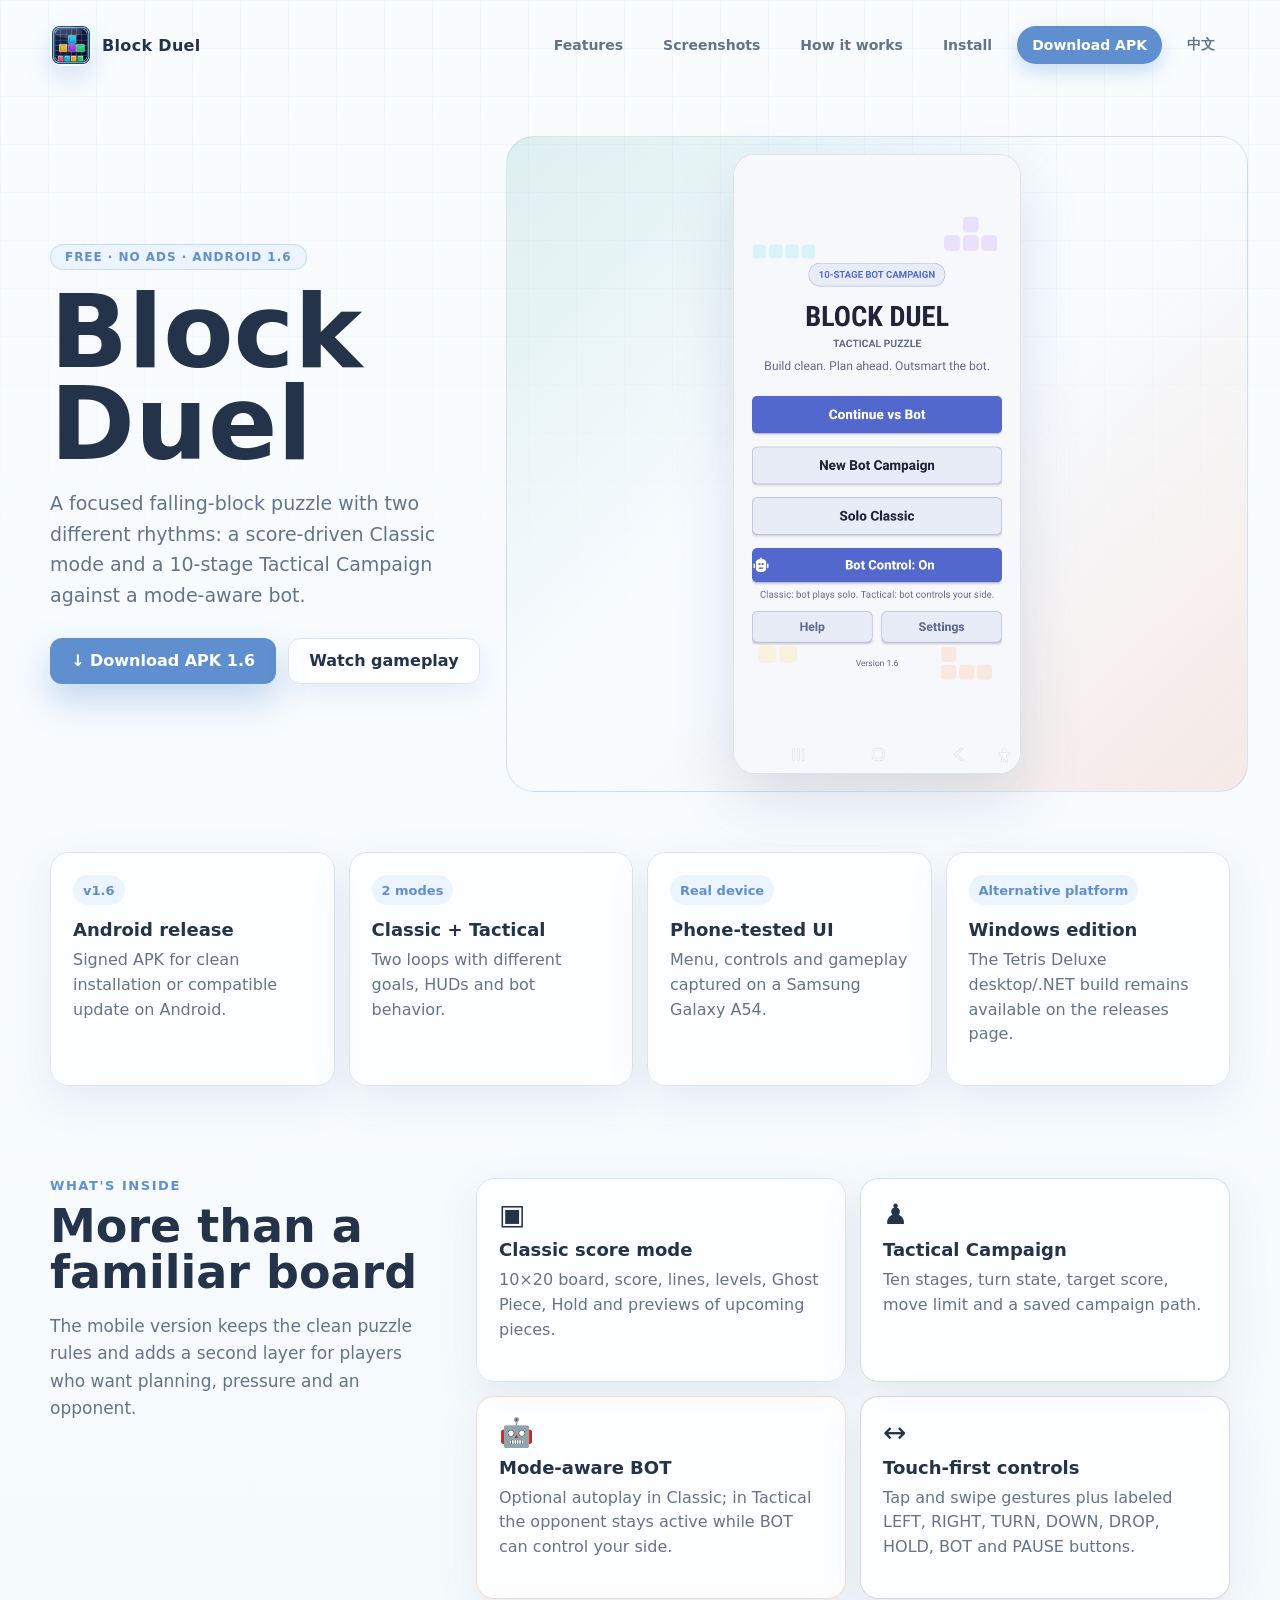
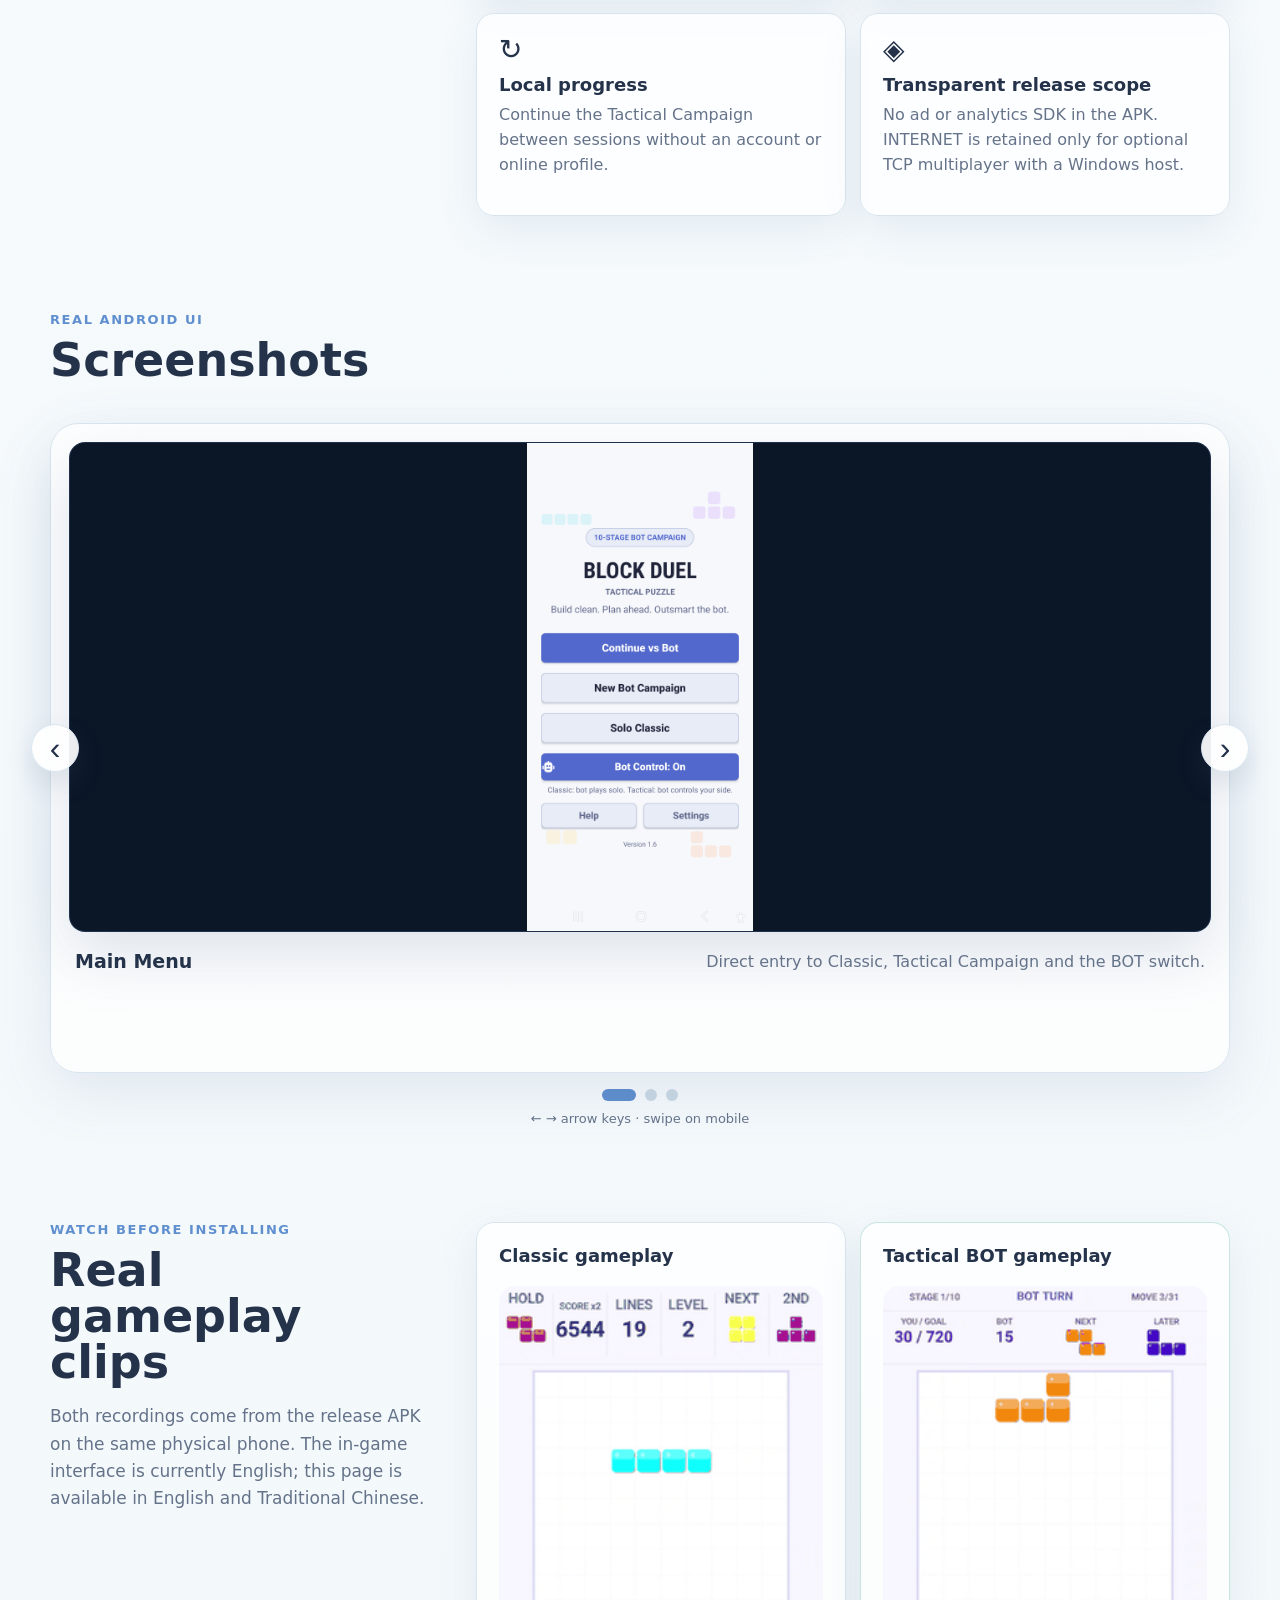
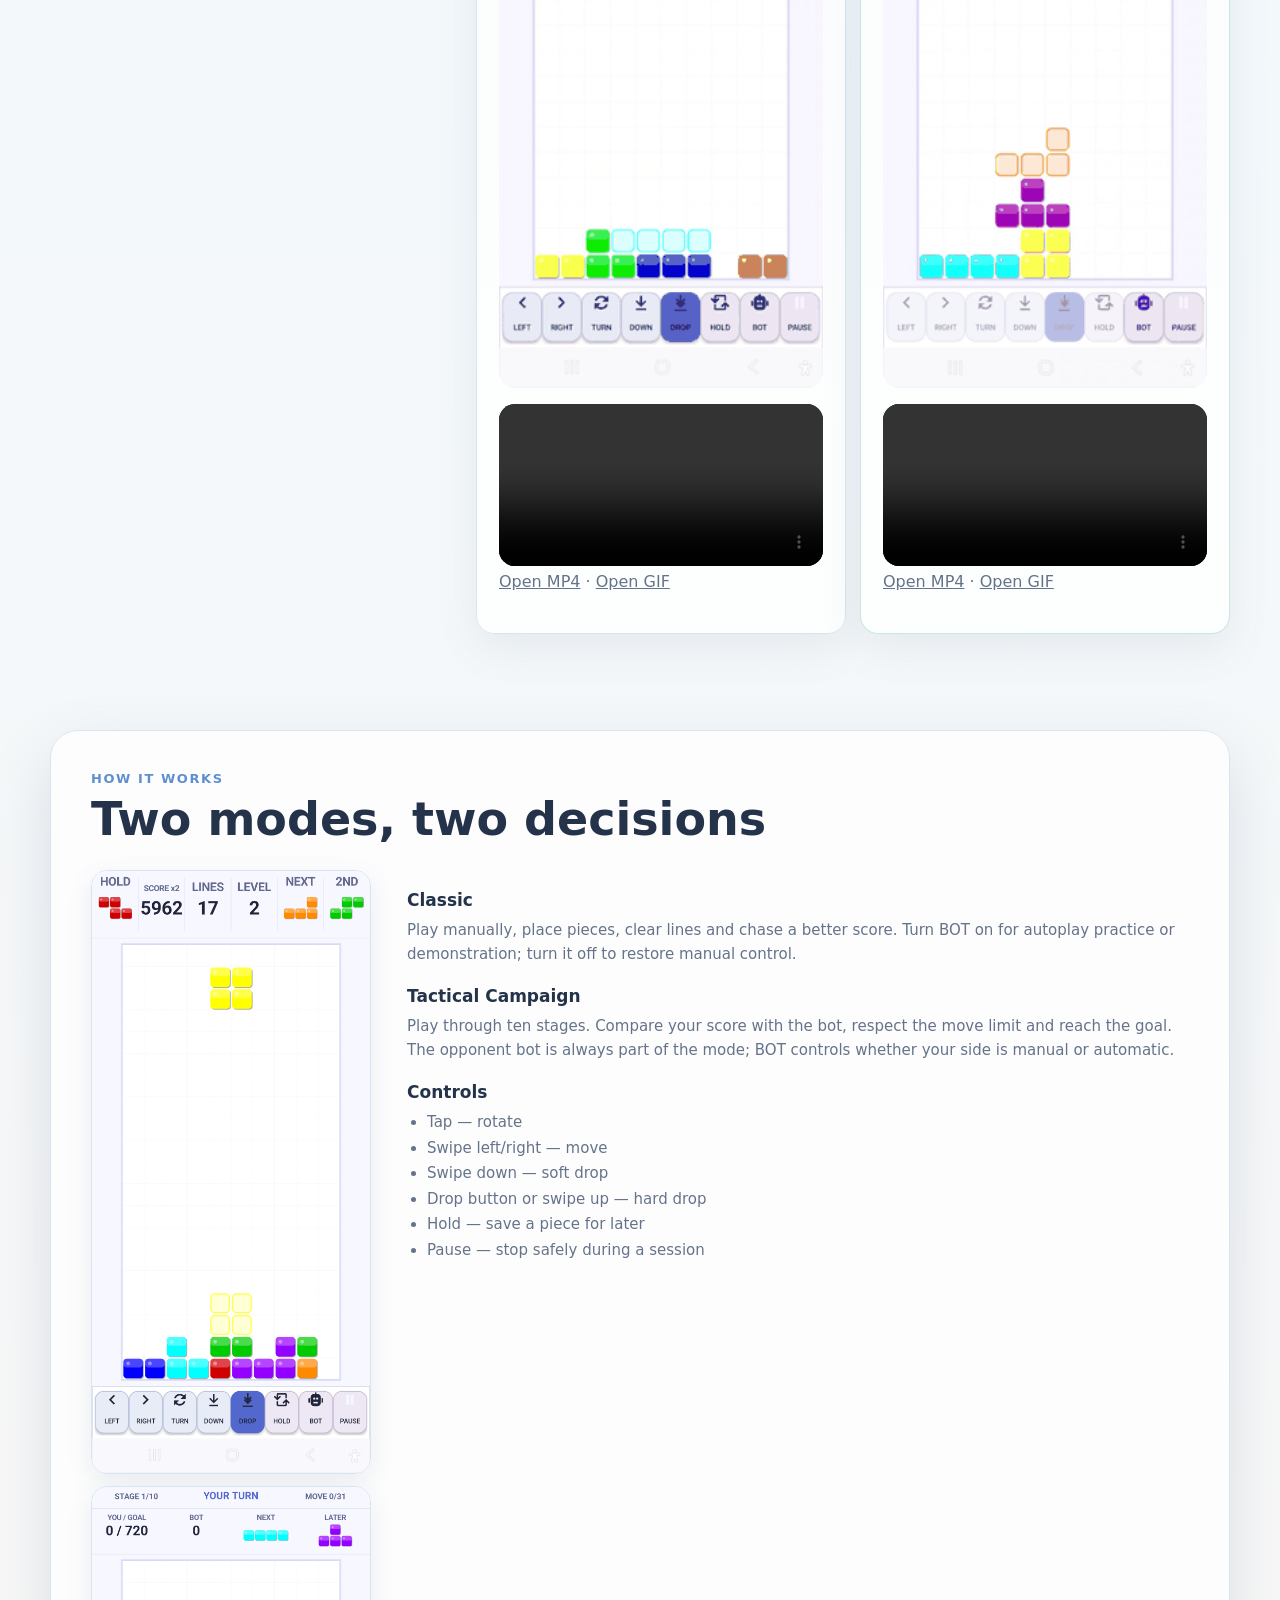
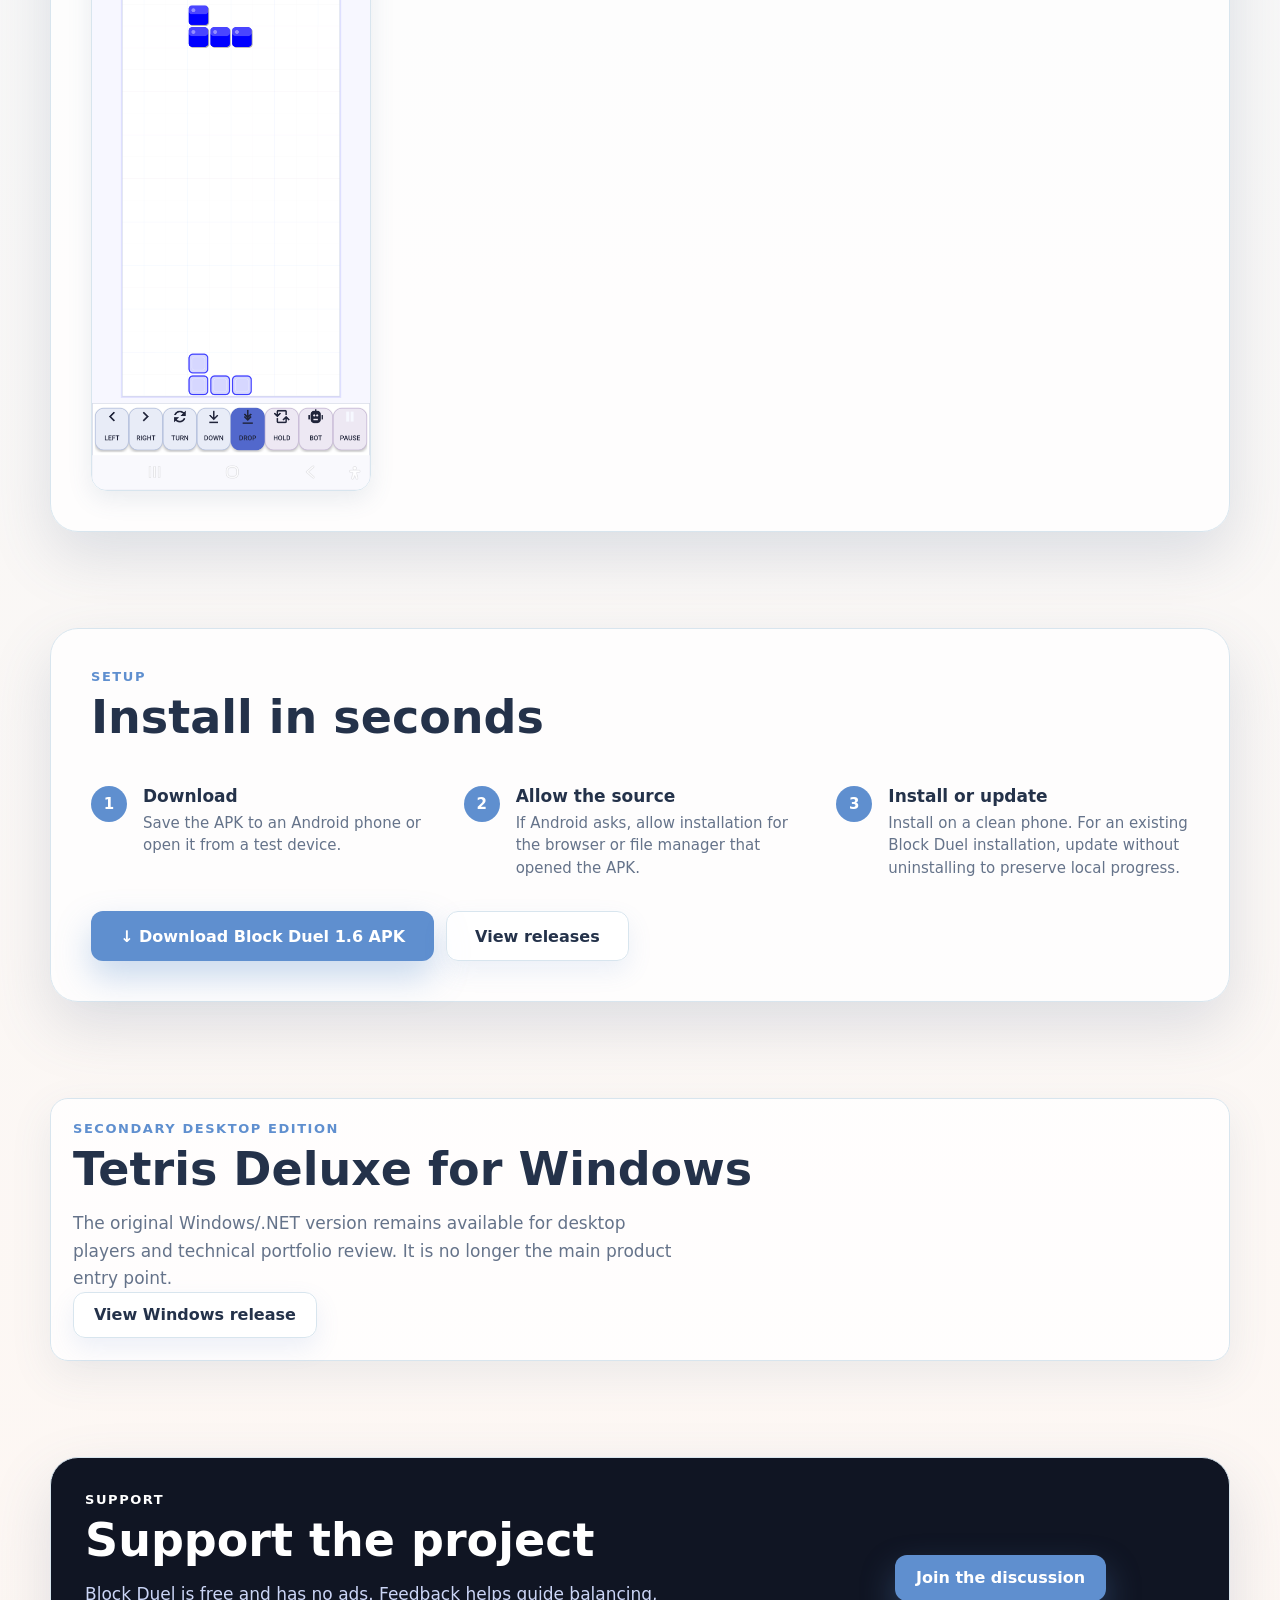
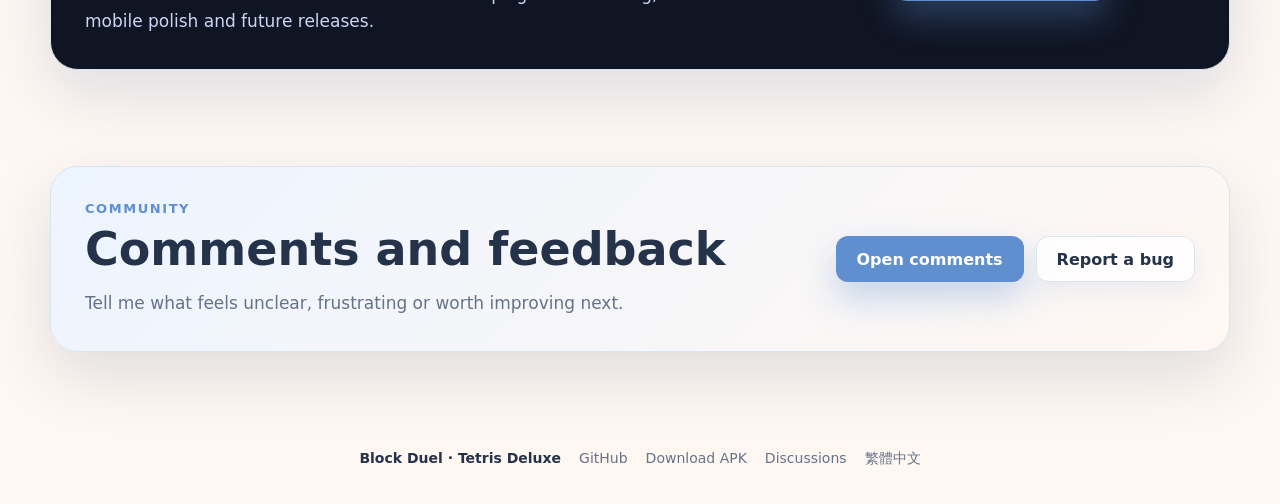
==== commit 5465f0af: "Fix English gallery hint" ====
--- a/docs/index.html
+++ b/docs/index.html
@@ -138,7 +138,7 @@
         <button class="slider-arrow next" type="button" data-next aria-label="Next screenshot">›</button>
       </div>
       <div class="slider-dots" data-dots aria-label="Gallery navigation"></div>
-      <p class="gallery-hint">← → 方向鍵 · 手機可滑動切換</p>
+      <p class="gallery-hint">← → arrow keys · swipe on mobile</p>
     </section>
 
     <section id="mobile-demo" class="section intro">
